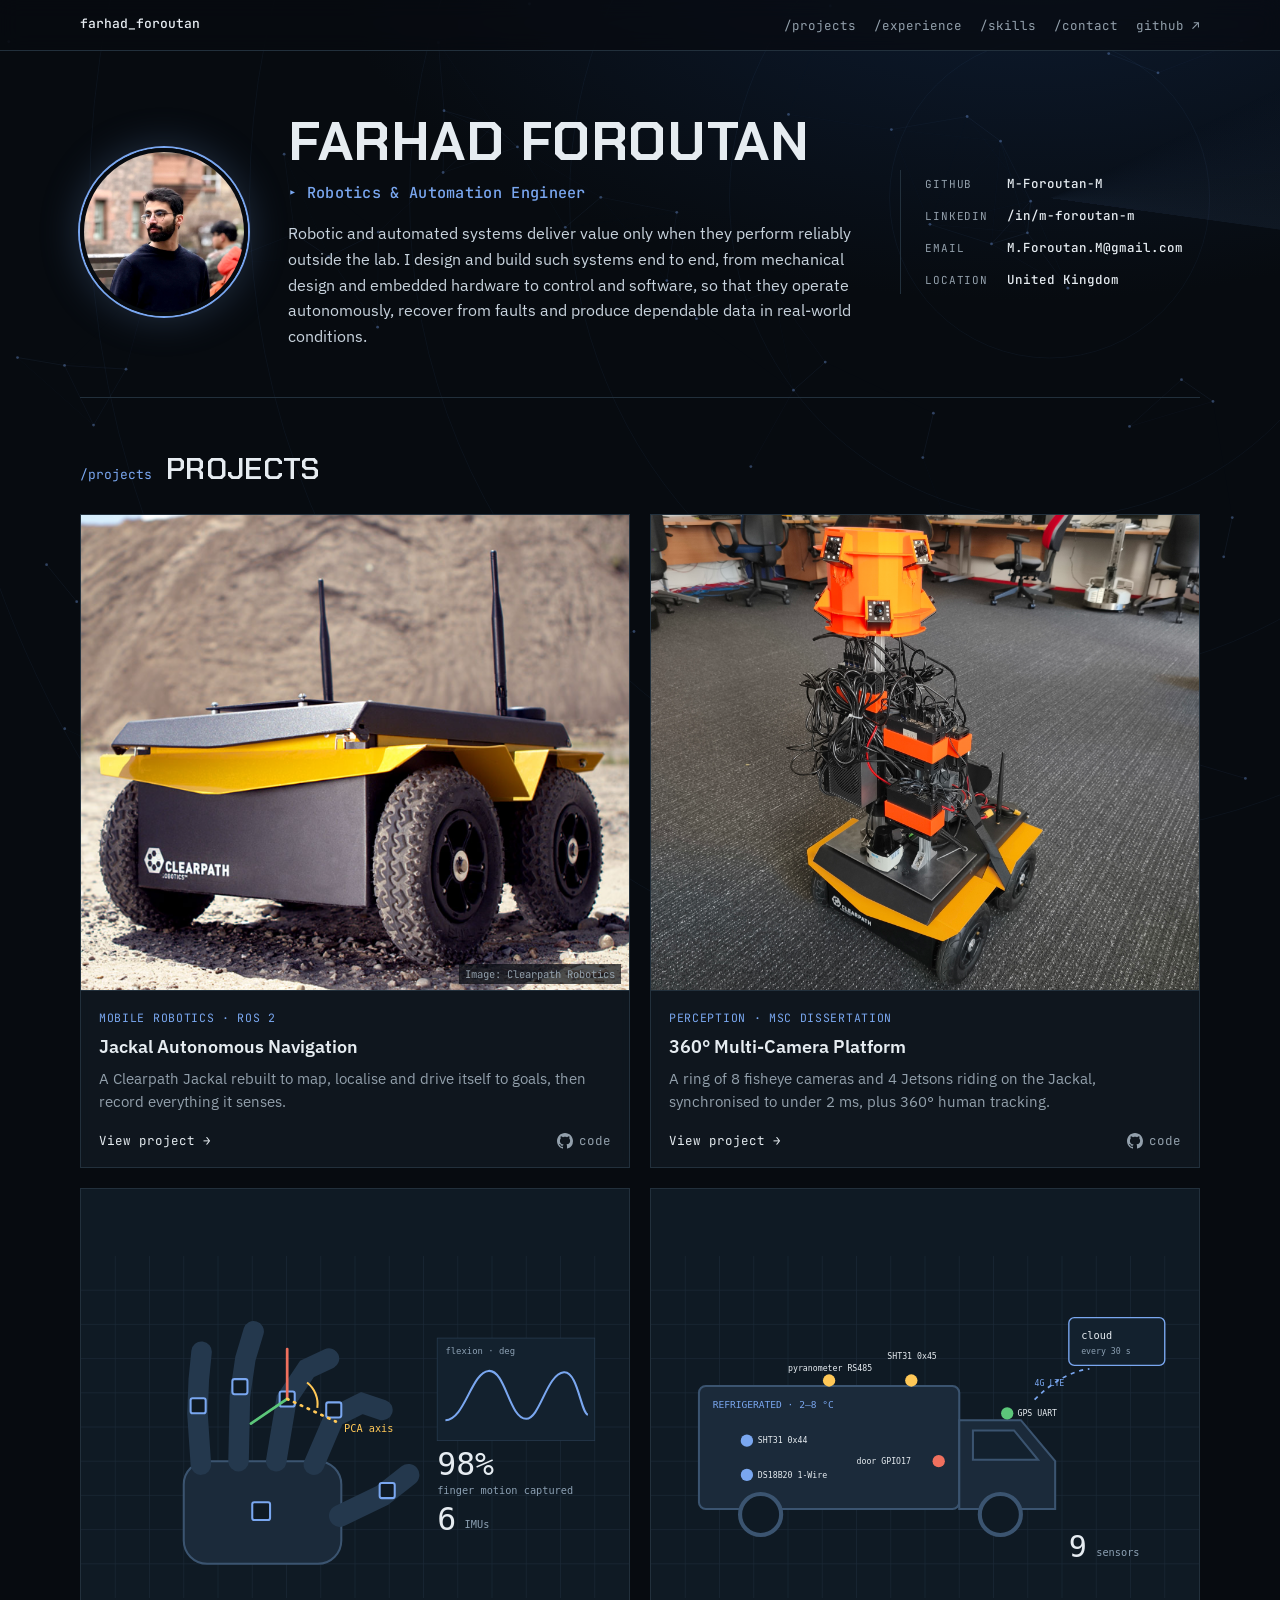
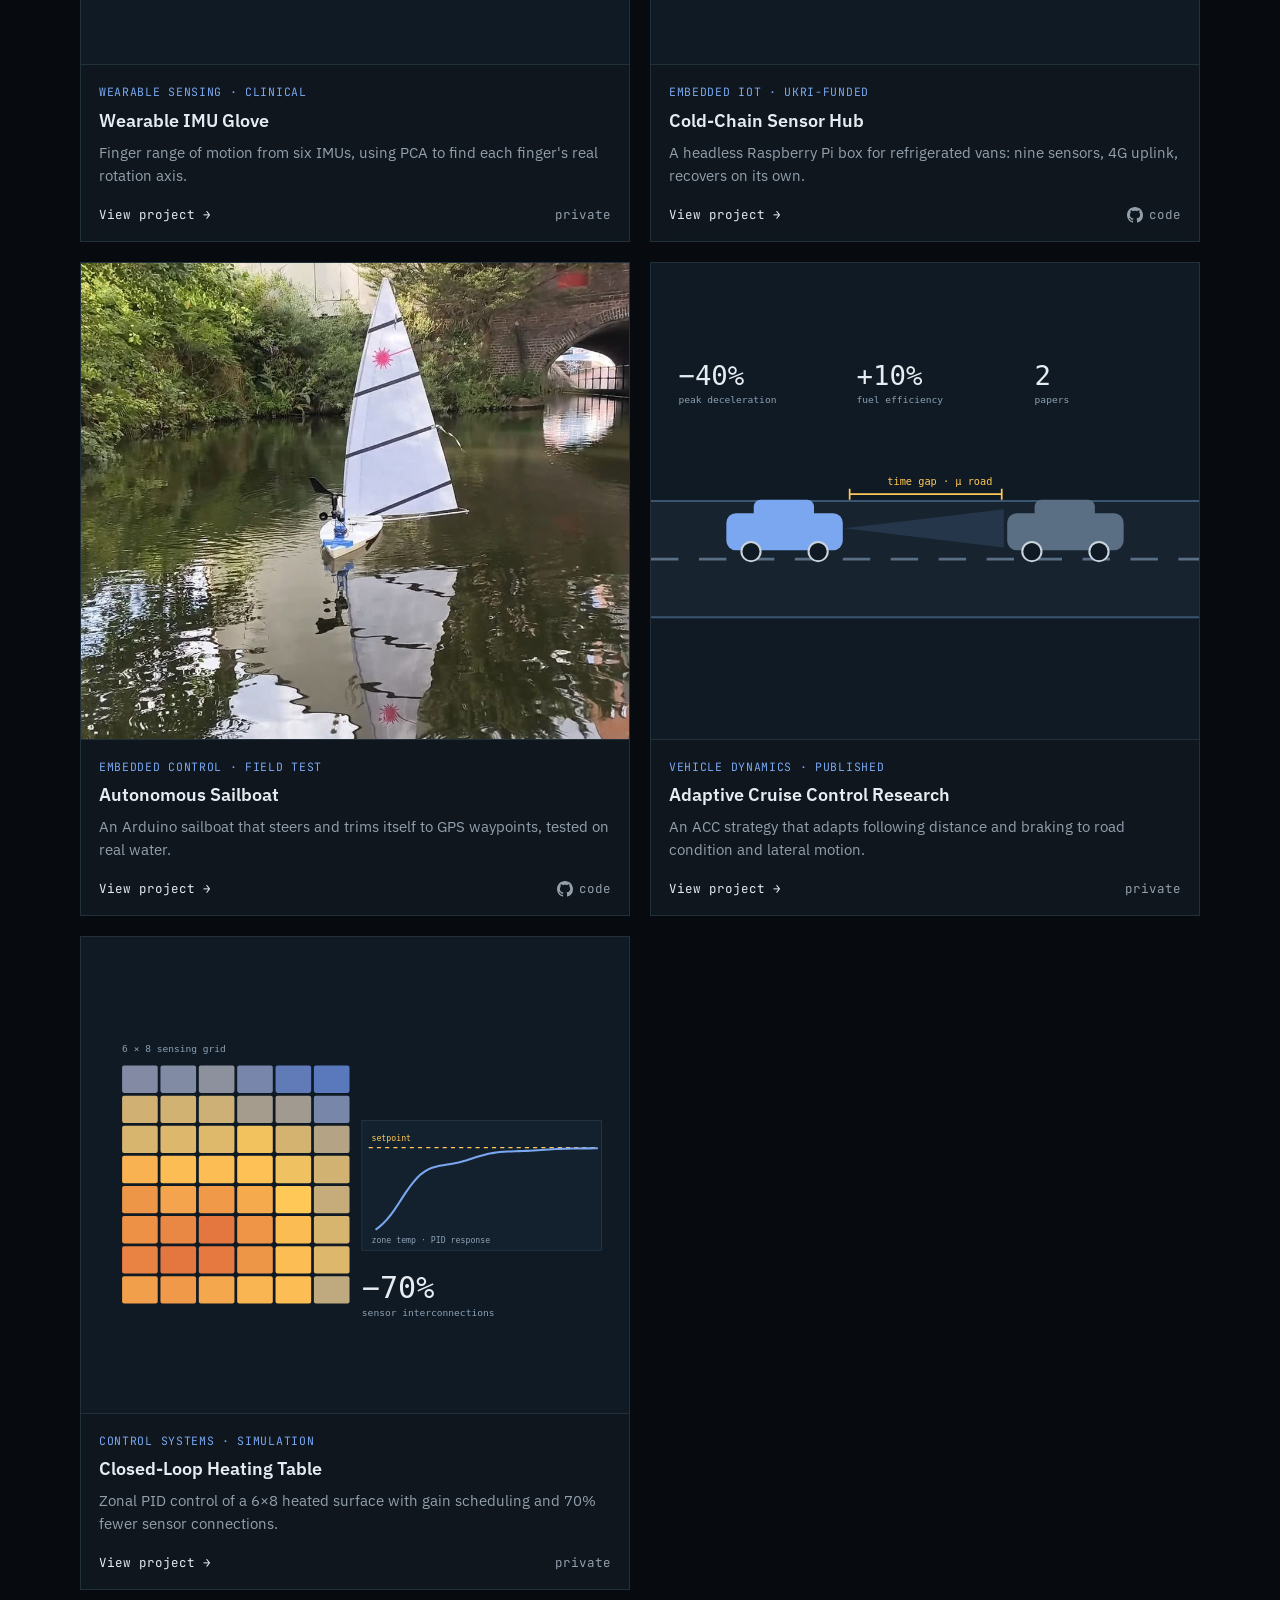
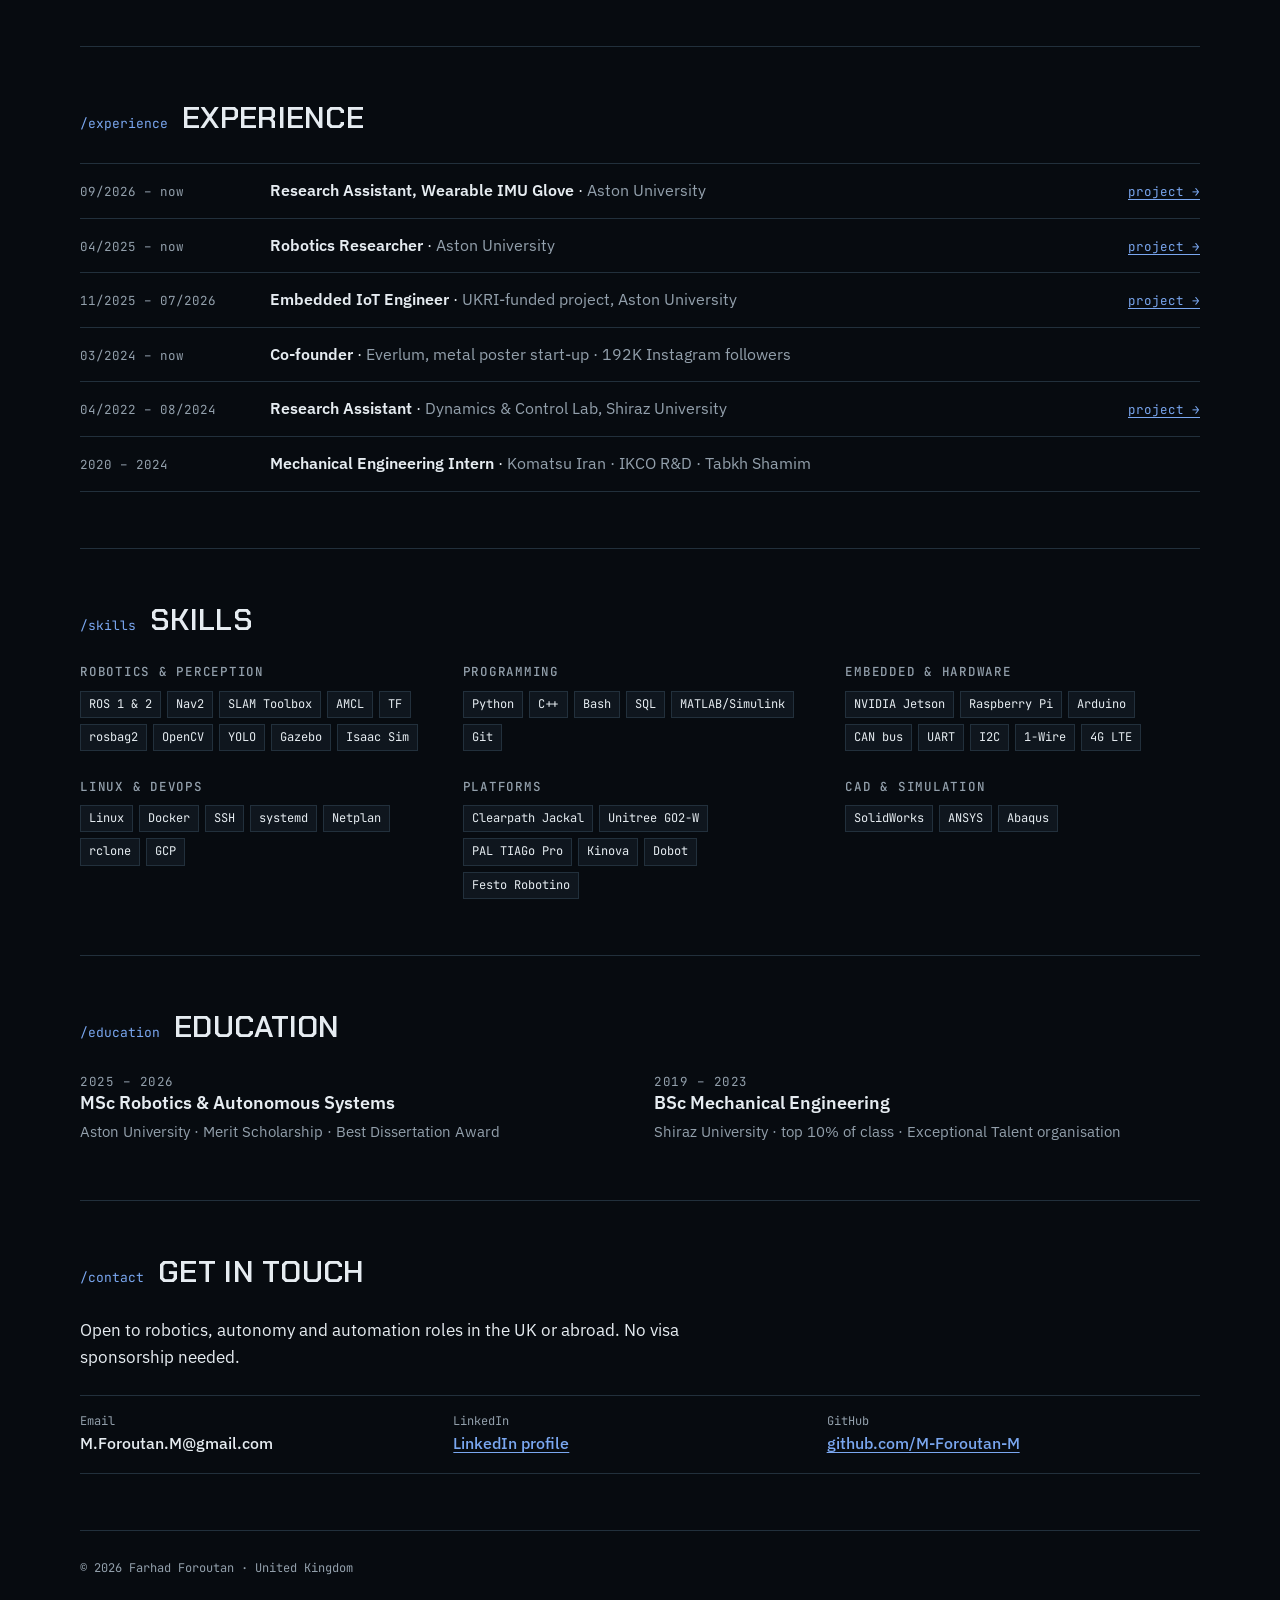
==== index.html @ db60fd9a "Force browsers to load the latest CSS and scripts Co-Authored-By: Claude Opus 5.5 <noreply@anthropic" ====
<!doctype html>
<html lang="en">
<head>
<meta charset="utf-8">
<meta name="viewport" content="width=device-width, initial-scale=1, viewport-fit=cover">
<title>Farhad Foroutan</title>
<meta name="claude:viewport-fit-sides" content="cover">
<meta name="description" content="Farhad Foroutan, Robotics and Automation Engineer in United Kingdom: autonomous mobile robots, multi-camera perception, embedded IoT and wearable sensing.">
<link rel="preconnect" href="https://fonts.googleapis.com"><link rel="preconnect" href="https://fonts.gstatic.com" crossorigin><link rel="stylesheet" href="https://fonts.googleapis.com/css2?family=Barlow+Condensed:wght@500;600;700&family=IBM+Plex+Sans:wght@400;500;600&family=JetBrains+Mono:wght@400;500&display=swap">
<link rel="stylesheet" href="assets/site.css?v=2">
</head>
<body>
<nav class="nav" aria-label="Main"><div class="wrap">
<a class="brand" href="#top">farhad_foroutan</a>
<ul><li><a href="#projects">/projects</a></li><li><a href="#experience">/experience</a></li><li><a href="#skills">/skills</a></li><li><a href="#contact">/contact</a></li>
<li><a href="https://github.com/M-Foroutan-M" target="_blank" rel="noopener" aria-label="GitHub profile">github ↗</a></li></ul>
</div></nav>
<main class="wrap" id="top">
<header class="intro">
  <img class="intro-photo" src="assets/img/me.jpg" alt="Portrait of Farhad Foroutan" width="168" height="168">
  <div class="intro-text">
    <h1>Farhad Foroutan</h1>
    <p class="role">▸ Robotics &amp; Automation Engineer</p>
    <p class="lede">Robotic and automated systems deliver value only when they perform reliably outside the lab. I design and build such systems end to end, from mechanical design and embedded hardware to control and software, so that they operate autonomously, recover from faults and produce dependable data in real-world conditions.</p>
  </div>
  <ul class="vitals" aria-label="Contact details">
    <li><span>GitHub</span><a href="https://github.com/M-Foroutan-M" target="_blank" rel="noopener">M-Foroutan-M</a></li>
    <li><span>LinkedIn</span><a href="https://www.linkedin.com/in/m-foroutan-m" target="_blank" rel="noopener">/in/m-foroutan-m</a></li>
    <li><span>Email</span><a href="mailto:M.Foroutan.M@gmail.com">M.Foroutan.M@gmail.com</a></li>
    <li><span>Location</span><b>United Kingdom</b></li>
  </ul>
</header>

<section class="sec" id="projects">
<div class="sec-head"><code>/projects</code><h2>Projects</h2></div>
<div class="grid">
<article class="card big">
<div class="thumb contain"><img src="assets/img/jackal-clearpath.png" alt="" loading="lazy"><a class="credit" href="https://docs.clearpathrobotics.com/" target="_blank" rel="noopener">Image: Clearpath Robotics</a></div>
<div class="body">
<div class="tag">Mobile robotics · ROS 2</div>
<h3><a href="projects/jackal.html">Jackal Autonomous Navigation</a></h3>
<p>A Clearpath Jackal rebuilt to map, localise and drive itself to goals, then record everything it senses.</p>
<div class="foot"><span class="more">View project →</span><a class="gh" href="https://github.com/M-Foroutan-M/jackal_clearpath" target="_blank" rel="noopener" aria-label="Jackal Autonomous Navigation on GitHub"><svg viewBox="0 0 16 16" aria-hidden="true"><path d="M8 0C3.58 0 0 3.58 0 8c0 3.54 2.29 6.53 5.47 7.59.4.07.55-.17.55-.38 0-.19-.01-.82-.01-1.49-2.01.37-2.53-.49-2.69-.94-.09-.23-.48-.94-.82-1.13-.28-.15-.68-.52-.01-.53.63-.01 1.08.58 1.23.82.72 1.21 1.87.87 2.33.66.07-.52.28-.87.51-1.07-1.78-.2-3.64-.89-3.64-3.95 0-.87.31-1.59.82-2.15-.08-.2-.36-1.02.08-2.12 0 0 .67-.21 2.2.82.64-.18 1.32-.27 2-.27.68 0 1.36.09 2 .27 1.53-1.04 2.2-.82 2.2-.82.44 1.1.16 1.92.08 2.12.51.56.82 1.27.82 2.15 0 3.07-1.87 3.75-3.65 3.95.29.25.54.73.54 1.48 0 1.07-.01 1.93-.01 2.2 0 .21.15.46.55.38A8.013 8.013 0 0016 8c0-4.42-3.58-8-8-8z"/></svg>code</a></div>
</div></article>
<article class="card big">
<div class="thumb"><img src="assets/img/camring-thumb.jpg?v=2" alt="" loading="lazy"></div>
<div class="body">
<div class="tag">Perception · MSc dissertation</div>
<h3><a href="projects/multi-camera.html">360° Multi-Camera Platform</a></h3>
<p>A ring of 8 fisheye cameras and 4 Jetsons riding on the Jackal, synchronised to under 2 ms, plus 360° human tracking.</p>
<div class="foot"><span class="more">View project →</span><a class="gh" href="https://github.com/M-Foroutan-M/jackal_clearpath" target="_blank" rel="noopener" aria-label="360° Multi-Camera Platform on GitHub"><svg viewBox="0 0 16 16" aria-hidden="true"><path d="M8 0C3.58 0 0 3.58 0 8c0 3.54 2.29 6.53 5.47 7.59.4.07.55-.17.55-.38 0-.19-.01-.82-.01-1.49-2.01.37-2.53-.49-2.69-.94-.09-.23-.48-.94-.82-1.13-.28-.15-.68-.52-.01-.53.63-.01 1.08.58 1.23.82.72 1.21 1.87.87 2.33.66.07-.52.28-.87.51-1.07-1.78-.2-3.64-.89-3.64-3.95 0-.87.31-1.59.82-2.15-.08-.2-.36-1.02.08-2.12 0 0 .67-.21 2.2.82.64-.18 1.32-.27 2-.27.68 0 1.36.09 2 .27 1.53-1.04 2.2-.82 2.2-.82.44 1.1.16 1.92.08 2.12.51.56.82 1.27.82 2.15 0 3.07-1.87 3.75-3.65 3.95.29.25.54.73.54 1.48 0 1.07-.01 1.93-.01 2.2 0 .21.15.46.55.38A8.013 8.013 0 0016 8c0-4.42-3.58-8-8-8z"/></svg>code</a></div>
</div></article>
<article class="card ">
<div class="thumb"><img src="assets/img/cover-imu.svg" alt="" loading="lazy"></div>
<div class="body">
<div class="tag">Wearable sensing · Clinical</div>
<h3><a href="projects/imu-glove.html">Wearable IMU Glove</a></h3>
<p>Finger range of motion from six IMUs, using PCA to find each finger&#x27;s real rotation axis.</p>
<div class="foot"><span class="more">View project →</span><span class="private">private</span></div>
</div></article>
<article class="card ">
<div class="thumb"><img src="assets/img/cover-iot.svg" alt="" loading="lazy"></div>
<div class="body">
<div class="tag">Embedded IoT · UKRI-funded</div>
<h3><a href="projects/cold-chain-iot.html">Cold-Chain Sensor Hub</a></h3>
<p>A headless Raspberry Pi box for refrigerated vans: nine sensors, 4G uplink, recovers on its own.</p>
<div class="foot"><span class="more">View project →</span><a class="gh" href="https://github.com/M-Foroutan-M/Refrigeration-Sensor-Hub" target="_blank" rel="noopener" aria-label="Cold-Chain Sensor Hub on GitHub"><svg viewBox="0 0 16 16" aria-hidden="true"><path d="M8 0C3.58 0 0 3.58 0 8c0 3.54 2.29 6.53 5.47 7.59.4.07.55-.17.55-.38 0-.19-.01-.82-.01-1.49-2.01.37-2.53-.49-2.69-.94-.09-.23-.48-.94-.82-1.13-.28-.15-.68-.52-.01-.53.63-.01 1.08.58 1.23.82.72 1.21 1.87.87 2.33.66.07-.52.28-.87.51-1.07-1.78-.2-3.64-.89-3.64-3.95 0-.87.31-1.59.82-2.15-.08-.2-.36-1.02.08-2.12 0 0 .67-.21 2.2.82.64-.18 1.32-.27 2-.27.68 0 1.36.09 2 .27 1.53-1.04 2.2-.82 2.2-.82.44 1.1.16 1.92.08 2.12.51.56.82 1.27.82 2.15 0 3.07-1.87 3.75-3.65 3.95.29.25.54.73.54 1.48 0 1.07-.01 1.93-.01 2.2 0 .21.15.46.55.38A8.013 8.013 0 0016 8c0-4.42-3.58-8-8-8z"/></svg>code</a></div>
</div></article>
<article class="card ">
<div class="thumb"><img src="assets/img/sailboat-water.jpg" alt="" loading="lazy"></div>
<div class="body">
<div class="tag">Embedded control · Field test</div>
<h3><a href="projects/sailboat.html">Autonomous Sailboat</a></h3>
<p>An Arduino sailboat that steers and trims itself to GPS waypoints, tested on real water.</p>
<div class="foot"><span class="more">View project →</span><a class="gh" href="https://github.com/M-Foroutan-M/autonmous_sailboat" target="_blank" rel="noopener" aria-label="Autonomous Sailboat on GitHub"><svg viewBox="0 0 16 16" aria-hidden="true"><path d="M8 0C3.58 0 0 3.58 0 8c0 3.54 2.29 6.53 5.47 7.59.4.07.55-.17.55-.38 0-.19-.01-.82-.01-1.49-2.01.37-2.53-.49-2.69-.94-.09-.23-.48-.94-.82-1.13-.28-.15-.68-.52-.01-.53.63-.01 1.08.58 1.23.82.72 1.21 1.87.87 2.33.66.07-.52.28-.87.51-1.07-1.78-.2-3.64-.89-3.64-3.95 0-.87.31-1.59.82-2.15-.08-.2-.36-1.02.08-2.12 0 0 .67-.21 2.2.82.64-.18 1.32-.27 2-.27.68 0 1.36.09 2 .27 1.53-1.04 2.2-.82 2.2-.82.44 1.1.16 1.92.08 2.12.51.56.82 1.27.82 2.15 0 3.07-1.87 3.75-3.65 3.95.29.25.54.73.54 1.48 0 1.07-.01 1.93-.01 2.2 0 .21.15.46.55.38A8.013 8.013 0 0016 8c0-4.42-3.58-8-8-8z"/></svg>code</a></div>
</div></article>
<article class="card half">
<div class="thumb"><img src="assets/img/cover-acc.svg" alt="" loading="lazy"></div>
<div class="body">
<div class="tag">Vehicle dynamics · Published</div>
<h3><a href="projects/acc-research.html">Adaptive Cruise Control Research</a></h3>
<p>An ACC strategy that adapts following distance and braking to road condition and lateral motion.</p>
<div class="foot"><span class="more">View project →</span><span class="private">private</span></div>
</div></article>
<article class="card half">
<div class="thumb"><img src="assets/img/cover-heating.svg" alt="" loading="lazy"></div>
<div class="body">
<div class="tag">Control systems · Simulation</div>
<h3><a href="projects/heating-table.html">Closed-Loop Heating Table</a></h3>
<p>Zonal PID control of a 6×8 heated surface with gain scheduling and 70% fewer sensor connections.</p>
<div class="foot"><span class="more">View project →</span><span class="private">private</span></div>
</div></article>
</div>
</section>

<section class="sec" id="experience">
<div class="sec-head"><code>/experience</code><h2>Experience</h2></div>
<ul class="timeline">
<li><span class="when">09/2026 – now</span><span class="what"><b>Research Assistant, Wearable IMU Glove</b> · <span>Aston University</span></span><a href="projects/imu-glove.html">project →</a></li>
<li><span class="when">04/2025 – now</span><span class="what"><b>Robotics Researcher</b> · <span>Aston University</span></span><a href="projects/jackal.html">project →</a></li>
<li><span class="when">11/2025 – 07/2026</span><span class="what"><b>Embedded IoT Engineer</b> · <span>UKRI-funded project, Aston University</span></span><a href="projects/cold-chain-iot.html">project →</a></li>
<li><span class="when">03/2024 – now</span><span class="what"><b>Co-founder</b> · <span>Everlum, metal poster start-up · 192K Instagram followers</span></span><span></span></li>
<li><span class="when">04/2022 – 08/2024</span><span class="what"><b>Research Assistant</b> · <span>Dynamics &amp; Control Lab, Shiraz University</span></span><a href="projects/acc-research.html">project →</a></li>
<li><span class="when">2020 – 2024</span><span class="what"><b>Mechanical Engineering Intern</b> · <span>Komatsu Iran · IKCO R&amp;D · Tabkh Shamim</span></span><span></span></li>
</ul>
</section>

<section class="sec" id="skills">
<div class="sec-head"><code>/skills</code><h2>Skills</h2></div>
<div class="skills">
<div><h3>Robotics &amp; perception</h3><div class="chips"><span>ROS 1 &amp; 2</span><span>Nav2</span><span>SLAM Toolbox</span><span>AMCL</span><span>TF</span><span>rosbag2</span><span>OpenCV</span><span>YOLO</span><span>Gazebo</span><span>Isaac Sim</span></div></div>
<div><h3>Programming</h3><div class="chips"><span>Python</span><span>C++</span><span>Bash</span><span>SQL</span><span>MATLAB/Simulink</span><span>Git</span></div></div>
<div><h3>Embedded &amp; hardware</h3><div class="chips"><span>NVIDIA Jetson</span><span>Raspberry Pi</span><span>Arduino</span><span>CAN bus</span><span>UART</span><span>I2C</span><span>1-Wire</span><span>4G LTE</span></div></div>
<div><h3>Linux &amp; DevOps</h3><div class="chips"><span>Linux</span><span>Docker</span><span>SSH</span><span>systemd</span><span>Netplan</span><span>rclone</span><span>GCP</span></div></div>
<div><h3>Platforms</h3><div class="chips"><span>Clearpath Jackal</span><span>Unitree GO2-W</span><span>PAL TIAGo Pro</span><span>Kinova</span><span>Dobot</span><span>Festo Robotino</span></div></div>
<div><h3>CAD &amp; simulation</h3><div class="chips"><span>SolidWorks</span><span>ANSYS</span><span>Abaqus</span></div></div>
</div>
</section>

<section class="sec" id="education">
<div class="sec-head"><code>/education</code><h2>Education</h2></div>
<div class="edu">
<div><div class="eyebrow">2025 – 2026</div><h3>MSc Robotics &amp; Autonomous Systems</h3><p>Aston University · Merit Scholarship · Best Dissertation Award</p></div>
<div><div class="eyebrow">2019 – 2023</div><h3>BSc Mechanical Engineering</h3><p>Shiraz University · top 10% of class · Exceptional Talent organisation</p></div>
</div>
</section>

<section class="sec" id="contact">
<div class="sec-head"><code>/contact</code><h2>Get in touch</h2></div>
<p class="lede">Open to robotics, autonomy and automation roles in the UK or abroad. No visa sponsorship needed.</p>
<div class="contact">
<div><span>Email</span><b>M.Foroutan.M@gmail.com</b></div>
<div><span>LinkedIn</span><a href="https://www.linkedin.com/in/m-foroutan-m" target="_blank" rel="noopener">LinkedIn profile</a></div>
<div><span>GitHub</span><a href="https://github.com/M-Foroutan-M" target="_blank" rel="noopener">github.com/M-Foroutan-M</a></div>
</div>
</section>
<footer>© 2026 Farhad Foroutan · United Kingdom</footer>
</main>
<script src="assets/bg.js?v=2"></script>
</body>
</html>
---- assets/site.css ----
@import url("https://fonts.googleapis.com/css2?family=Chakra+Petch:wght@500;600;700&display=swap");
/* Layout: engineering-notebook site. Wide photo-led project grid on home; project pages = header, big visual, metric strip, short notes, gallery */
:root{
  --bg:#F2F4F6; --surface:#FFFFFF; --ink:#16202A; --muted:#5A6672; --line:#D5DBE1;
  --accent:#1D58B8; --accent-soft:#E2EAF7; --panel:#0F1A24;
  --ax-x:#D2412F; --ax-y:#2E9A4B; --ax-z:#2F63D6; --warm:#C98A00;
  --f-display:"Barlow Condensed","Arial Narrow",Arial,sans-serif;
  --f-body:"IBM Plex Sans",-apple-system,"Segoe UI",Roboto,sans-serif;
  --f-mono:"JetBrains Mono",ui-monospace,Menlo,Consolas,monospace;
}
@media (prefers-color-scheme: dark){:root:not([data-theme="light"]){
  --bg:#0B1117; --surface:#131B23; --ink:#E6ECF1; --muted:#93A0AC; --line:#25303B;
  --accent:#7AA7F0; --accent-soft:#18283C; --panel:#0F1A24;
  --ax-x:#F0705E; --ax-y:#5CC77A; --ax-z:#7AA0FF; --warm:#FFC857; color-scheme:dark}}
:root[data-theme="dark"]{
  --bg:#0B1117; --surface:#131B23; --ink:#E6ECF1; --muted:#93A0AC; --line:#25303B;
  --accent:#7AA7F0; --accent-soft:#18283C; --panel:#0F1A24;
  --ax-x:#F0705E; --ax-y:#5CC77A; --ax-z:#7AA0FF; --warm:#FFC857; color-scheme:dark}

*{box-sizing:border-box}
html{scroll-behavior:smooth}
body{margin:0;background:var(--bg);color:var(--ink);font-family:var(--f-body);font-size:16px;line-height:1.6;
  padding-left:max(16px,env(safe-area-inset-left,0px));padding-right:max(16px,env(safe-area-inset-right,0px))}
img{max-width:100%;display:block}
a{color:var(--accent);text-underline-offset:3px}
a:focus-visible,button:focus-visible{outline:2px solid var(--accent);outline-offset:3px}
.wrap{max-width:1120px;margin:0 auto}
.mono{font-family:var(--f-mono)}

/* nav */
.nav{position:sticky;top:env(safe-area-inset-top,0px);z-index:10;background:var(--bg);border-bottom:1px solid var(--line);
  margin-left:calc(-1 * max(16px,env(safe-area-inset-left,0px)));margin-right:calc(-1 * max(16px,env(safe-area-inset-right,0px)));
  padding-left:max(16px,env(safe-area-inset-left,0px));padding-right:max(16px,env(safe-area-inset-right,0px))}
.nav .wrap{display:flex;align-items:center;justify-content:space-between;gap:16px;padding-block:12px;flex-wrap:wrap}
.brand{font-family:var(--f-mono);font-size:13px;color:var(--ink);text-decoration:none;font-weight:500}
.nav ul{list-style:none;display:flex;gap:18px;margin:0;padding:0;flex-wrap:wrap;align-items:center}
.nav ul a{font-family:var(--f-mono);font-size:12.5px;color:var(--muted);text-decoration:none}
.nav ul a:hover{color:var(--accent)}

/* type */
h1,h2{font-family:var(--f-display);text-transform:uppercase;text-wrap:balance;margin:0}
h1{font-weight:700;font-size:clamp(2.8rem,7vw,5.2rem);line-height:.92;letter-spacing:-.005em}
h2{font-weight:600;font-size:2.1rem;line-height:1;letter-spacing:.01em}
h3{font-size:1.1rem;font-weight:600;margin:0;line-height:1.3}
.eyebrow{font-family:var(--f-mono);font-size:12.5px;color:var(--muted);letter-spacing:.04em}
.lede{max-width:60ch;margin:0;font-size:1.05rem}
.sec{padding-block:56px;border-top:1px solid var(--line)}
.sec-head{display:flex;align-items:baseline;gap:14px;margin-bottom:28px;flex-wrap:wrap}
.sec-head code{font-family:var(--f-mono);font-size:13px;color:var(--accent)}

/* buttons */
.btns{display:flex;flex-wrap:wrap;gap:10px}
.btn{display:inline-flex;align-items:center;gap:8px;font-family:var(--f-mono);font-size:13px;padding:10px 16px;border:1px solid var(--ink);color:var(--ink);text-decoration:none;background:transparent;line-height:1.2}
.btn svg{width:16px;height:16px;fill:currentColor;flex:none}
.btn.primary{background:var(--ink);color:var(--bg)}
.btn:hover{border-color:var(--accent);color:var(--accent)}
.btn.primary:hover{background:var(--accent);border-color:var(--accent);color:var(--bg)}

/* home hero */
.hero{display:grid;grid-template-columns:1.25fr 1fr;gap:48px;align-items:center;padding-block:56px}
.hero > *{min-width:0}
.hero .role{font-family:var(--f-display);font-weight:500;font-size:1.6rem;color:var(--accent);margin:12px 0 16px}
.hero .lede{margin-bottom:26px}
.hero-photo{position:relative;margin:0}
.hero-photo img{width:100%;aspect-ratio:1/1;object-fit:cover;border:1px solid var(--line)}
.hero-photo figcaption{position:absolute;left:0;bottom:0;background:var(--panel);color:#C9D4DE;font-family:var(--f-mono);font-size:11.5px;padding:6px 10px}

.facts{display:grid;grid-template-columns:repeat(4,1fr);border-top:1px solid var(--line);border-bottom:1px solid var(--line);margin-bottom:8px}
.facts div{padding:16px 14px;border-left:1px solid var(--line);min-width:0}
.facts div:first-child{border-left:0;padding-left:0}
.facts b{display:block;font-family:var(--f-display);font-size:2.1rem;font-weight:600;line-height:1;font-variant-numeric:tabular-nums}
.facts span{font-size:13px;color:var(--muted)}

/* project grid */
.grid{display:grid;grid-template-columns:repeat(6,1fr);gap:20px}
.card{grid-column:span 2;position:relative;background:var(--surface);border:1px solid var(--line);display:flex;flex-direction:column;min-width:0;transition:border-color .15s,transform .15s}
.card.big{grid-column:span 3}
.card.half{grid-column:span 3}
.card:hover{border-color:var(--accent);transform:translateY(-2px)}
.card .thumb{aspect-ratio:16/10;overflow:hidden;background:var(--panel);border-bottom:1px solid var(--line)}
.card .thumb img{width:100%;height:100%;object-fit:cover;transition:transform .4s}
.card:hover .thumb img{transform:scale(1.03)}
.card .body{padding:18px 18px 16px;display:flex;flex-direction:column;gap:8px;flex:1}
.card .tag{font-family:var(--f-mono);font-size:11.5px;color:var(--accent);text-transform:uppercase;letter-spacing:.06em}
.card h3 a{color:var(--ink);text-decoration:none}
.card h3 a::after{content:"";position:absolute;inset:0;z-index:1}
.card p{margin:0;font-size:14.5px;color:var(--muted)}
.card .foot{margin-top:auto;padding-top:10px;display:flex;justify-content:space-between;align-items:center;gap:10px;font-family:var(--f-mono);font-size:12.5px}
.card .more{color:var(--ink)}
.card:hover .more{color:var(--accent)}
.gh{position:relative;z-index:2;display:inline-flex;align-items:center;gap:6px;color:var(--muted);text-decoration:none}
.gh svg{width:16px;height:16px;fill:currentColor}
.gh:hover{color:var(--accent)}
.private{color:var(--muted)}

/* timeline */
.timeline{list-style:none;margin:0;padding:0;border-top:1px solid var(--line)}
.timeline li{display:grid;grid-template-columns:170px 1fr auto;gap:20px;padding-block:14px;border-bottom:1px solid var(--line);align-items:baseline}
.timeline li > *{min-width:0}
.timeline .when{font-family:var(--f-mono);font-size:12.5px;color:var(--muted);font-variant-numeric:tabular-nums}
.timeline .what b{font-weight:600}
.timeline .what span{color:var(--muted)}
.timeline a{font-family:var(--f-mono);font-size:12.5px;white-space:nowrap}

/* skills */
.skills{display:grid;grid-template-columns:repeat(3,1fr);gap:28px}
.skills > div{min-width:0}
.skills h3{font-family:var(--f-mono);font-size:12.5px;font-weight:500;color:var(--muted);margin-bottom:10px;text-transform:uppercase;letter-spacing:.06em}
.chips{display:flex;flex-wrap:wrap;gap:6px}
.chips span{font-family:var(--f-mono);font-size:12px;border:1px solid var(--line);background:var(--surface);padding:3px 8px}

.edu{display:grid;grid-template-columns:1fr 1fr;gap:28px}
.edu > div{min-width:0}
.edu p{margin:6px 0 0;font-size:15px;color:var(--muted)}

.contact{display:grid;grid-template-columns:repeat(3,1fr);border-top:1px solid var(--line);margin-top:24px}
.contact div{padding:16px 0;border-bottom:1px solid var(--line);min-width:0}
.contact span{display:block;font-family:var(--f-mono);font-size:12px;color:var(--muted)}
.contact a,.contact b{font-weight:500;overflow-wrap:anywhere}
footer{padding-block:28px 40px;font-family:var(--f-mono);font-size:12px;color:var(--muted);border-top:1px solid var(--line)}

/* project page */
.p-head{padding-block:44px 28px;display:grid;gap:16px}
.p-head .back{font-family:var(--f-mono);font-size:12.5px;color:var(--muted);text-decoration:none}
.p-head .back:hover{color:var(--accent)}
.p-visual{margin:0;background:var(--panel);border:1px solid var(--line);position:relative;overflow:hidden}
.p-visual img{width:100%;max-height:640px;object-fit:cover}
.p-visual canvas{display:block;width:100%;height:auto;aspect-ratio:16/9;max-width:100%}
.p-visual .cap{position:absolute;left:0;bottom:0;background:rgba(15,26,36,.88);color:#C9D4DE;font-family:var(--f-mono);font-size:11.5px;padding:6px 10px}
.controls{display:flex;flex-wrap:wrap;gap:8px;align-items:center;padding:12px 14px;background:var(--panel);border-top:1px solid #22313F;font-family:var(--f-mono);font-size:12px;color:#C9D4DE}
.controls button{font-family:var(--f-mono);font-size:12px;background:transparent;color:#C9D4DE;border:1px solid #3B5470;padding:6px 10px;cursor:pointer}
.controls button[aria-pressed="true"]{background:#7AA7F0;color:#0F1A24;border-color:#7AA7F0}
.controls .hint{margin-left:auto;color:#8CA0B3}
.metrics{display:grid;grid-template-columns:repeat(3,1fr);border-bottom:1px solid var(--line);margin-block:0 8px}
.metrics div{padding:20px 16px;border-left:1px solid var(--line);min-width:0}
.metrics div:first-child{border-left:0;padding-left:0}
.metrics b{display:block;font-family:var(--f-display);font-size:2.4rem;font-weight:600;line-height:1}
.metrics span{font-size:13.5px;color:var(--muted)}
.notes{display:grid;grid-template-columns:repeat(2,1fr);gap:28px 40px}
.notes > div{min-width:0}
.notes h3{margin-bottom:6px}
.notes p{margin:0;color:var(--muted);max-width:60ch}
.gallery{display:grid;grid-template-columns:repeat(auto-fill,minmax(260px,1fr));gap:16px}
.gallery figure{margin:0;background:var(--surface);border:1px solid var(--line);min-width:0}
.gallery a{display:block;aspect-ratio:4/3;overflow:hidden;background:var(--panel)}
.gallery img{width:100%;height:100%;object-fit:cover;transition:transform .3s}
.gallery img.contain{object-fit:contain;background:#fff}
.gallery a:hover img{transform:scale(1.03)}
.gallery figcaption{padding:10px 12px;font-size:13.5px;color:var(--muted)}
.pager{display:grid;grid-template-columns:1fr 1fr;gap:16px}
.pager a{display:block;padding:18px;border:1px solid var(--line);background:var(--surface);text-decoration:none;color:var(--ink);min-width:0}
.pager a:hover{border-color:var(--accent)}
.pager span{display:block;font-family:var(--f-mono);font-size:12px;color:var(--muted)}
.pager .next{text-align:right}
.note-box{font-size:14px;color:var(--muted);border-left:3px solid var(--line);padding-left:12px;margin:0}

@media (max-width:860px){
  .grid{grid-template-columns:repeat(2,1fr)}
  .card,.card.big,.card.half{grid-column:span 1}
  .skills{grid-template-columns:1fr 1fr}
}
@media (max-width:860px) and (min-width:641px){.card.big:first-child{grid-column:span 2}}
@media (max-width:640px){
  .hero{grid-template-columns:1fr;gap:28px;padding-block:36px}
  .grid{grid-template-columns:1fr}
  .facts{grid-template-columns:repeat(2,1fr)}
  .facts div:nth-child(3){border-left:0;padding-left:0}
  .facts div:nth-child(n+3){border-top:1px solid var(--line)}
  .timeline li{grid-template-columns:1fr;gap:2px}
  .skills,.edu,.notes,.contact,.pager{grid-template-columns:1fr}
  .metrics{grid-template-columns:1fr}
  .metrics div{border-left:0;padding-left:0;border-top:1px solid var(--line)}
  .metrics div:first-child{border-top:0}
  .nav ul{gap:12px}
  .controls .hint{margin-left:0;width:100%}
}
@media (prefers-reduced-motion:reduce){*{transition:none!important;scroll-behavior:auto!important}}
.duo{display:grid;grid-template-columns:1fr 1fr;gap:16px}
.duo .p-visual img{aspect-ratio:4/5;max-height:640px;width:100%;object-fit:cover}
@media (max-width:640px){.duo{grid-template-columns:1fr}.duo .p-visual img{aspect-ratio:4/3}}

/* ===== Dark theme, tech font, animated background, new intro ===== */
:root:root:root{
  --bg:#070B10; --surface:rgba(17,25,33,.85); --ink:#E6ECF1; --muted:#93A0AC; --line:#22303C;
  --accent:#7AA7F0; --accent-soft:#18283C; --panel:#0F1A24;
  --ax-x:#F0705E; --ax-y:#5CC77A; --ax-z:#7AA0FF; --warm:#FFC857;
  --f-display:"Chakra Petch","Arial Narrow",Arial,sans-serif;
  color-scheme:dark;
}
body{background:radial-gradient(1100px 600px at 80% -10%,#0E1D33 0%,transparent 65%),var(--bg);background-attachment:fixed}
#bg{position:fixed;inset:0;width:100%;height:100%;z-index:0;pointer-events:none}
main{position:relative;z-index:1}
.nav{background:rgba(7,11,16,.72);-webkit-backdrop-filter:blur(10px);backdrop-filter:blur(10px)}
.card{-webkit-backdrop-filter:blur(6px);backdrop-filter:blur(6px)}
h1{letter-spacing:.01em}
h2{font-size:1.9rem}

/* intro: round photo | text | contact table */
.intro{display:grid;grid-template-columns:168px minmax(0,1fr) 300px;gap:40px;align-items:center;padding-block:64px 48px}
.intro > *{min-width:0}
.intro-photo{width:168px;height:168px;border-radius:50%;object-fit:cover;border:4px solid var(--bg);box-shadow:0 0 0 2px var(--accent),0 0 40px rgba(122,167,240,.25)}
.intro h1{font-size:clamp(2.2rem,4.4vw,3.4rem);line-height:1}
.intro .role{font-family:var(--f-mono);font-size:.95rem;font-weight:500;color:var(--accent);margin:12px 0 16px;letter-spacing:.02em}
.intro .lede{margin:0;max-width:60ch;font-size:1rem;color:#C9D4DE}
.vitals{list-style:none;margin:0;padding:4px 0 4px 24px;border-top:0;border-left:1px solid var(--line);display:grid;gap:12px}
.vitals li{display:grid;grid-template-columns:72px minmax(0,1fr);gap:10px;align-items:baseline;font-family:var(--f-mono);font-size:12.5px;min-width:0}
.vitals span{font-size:11px;color:var(--muted);text-transform:uppercase;letter-spacing:.08em}
.vitals a,.vitals b{color:var(--ink);font-weight:500;text-decoration:none;overflow-wrap:anywhere}
.vitals a:hover{color:var(--accent)}
@media (max-width:900px){
  .intro{grid-template-columns:140px minmax(0,1fr);gap:28px}
  .intro-photo{width:140px;height:140px}
  .vitals{grid-column:1 / -1;border-left:0;padding:16px 0 0;border-top:1px solid var(--line);grid-template-columns:repeat(2,minmax(0,1fr))}
}
@media (max-width:640px){
  .intro{grid-template-columns:1fr;padding-block:36px 28px}
  .intro-photo{width:120px;height:120px}
  .vitals{grid-template-columns:1fr}
}

/* project pages: image + text feature rows */
.feature{display:grid;grid-template-columns:minmax(0,1.15fr) minmax(0,1fr);gap:44px;align-items:center;padding-block:48px;border-top:1px solid var(--line)}
.feature.flip .feature-media{order:2}
.feature.solo{grid-template-columns:minmax(0,.8fr) minmax(0,1.2fr);align-items:start}
.feature-media{margin:0;display:grid;gap:12px;min-width:0}
.feature-media a{display:block}
.feature-media img{width:100%;border:1px solid var(--line);background:var(--panel)}
.feature-media .pair{display:grid;grid-template-columns:1fr 1fr;gap:12px}
.feature-media .pair img{aspect-ratio:4/3;object-fit:cover}
.feature-media a:hover img{border-color:var(--accent)}
.feature-media figcaption{font-family:var(--f-mono);font-size:11.5px;color:var(--muted)}
.feature-text{min-width:0}
.feature-text .kicker{font-family:var(--f-mono);font-size:12px;color:var(--accent);text-transform:uppercase;letter-spacing:.08em;margin-bottom:8px}
.feature-text h3{font-family:var(--f-display);font-size:1.7rem;font-weight:600;line-height:1.15;margin:0 0 14px}
.feature-text p{margin:0 0 12px;color:#C9D4DE;max-width:62ch}
.feature-text .chips{margin-top:16px}
.feature-text .more-link{margin-top:16px;font-family:var(--f-mono);font-size:13px}
@media (max-width:760px){
  .feature,.feature.solo{grid-template-columns:minmax(0,1fr);gap:20px;padding-block:36px}
  .feature.flip .feature-media{order:0}
  .feature.solo h3{margin-bottom:0}
}

/* project page: full-width summary */
.p-head .lede{max-width:none}

/* project page: tools panel */
.toolbox{display:grid;grid-template-columns:repeat(3,minmax(0,1fr));border:1px solid var(--line);background:var(--surface);-webkit-backdrop-filter:blur(6px);backdrop-filter:blur(6px)}
.tool-group{padding:20px 22px;border-left:1px solid var(--line);min-width:0;--dot:var(--accent)}
.tool-group:first-child{border-left:0}
.tool-group:nth-child(2){--dot:var(--ax-y)}
.tool-group:nth-child(3){--dot:var(--warm)}
.tool-group h4{margin:0 0 14px;font-family:var(--f-mono);font-size:11.5px;font-weight:500;color:var(--dot);text-transform:uppercase;letter-spacing:.08em}
.tools{display:flex;flex-wrap:wrap;gap:8px}
.tools span{display:inline-flex;align-items:center;gap:8px;font-family:var(--f-mono);font-size:12.5px;color:var(--ink);padding:5px 10px;border:1px solid var(--line);background:rgba(255,255,255,.03);transition:border-color .15s,background .15s}
.tools span::before{content:"";flex:none;width:6px;height:6px;border-radius:50%;background:var(--dot);box-shadow:0 0 8px var(--dot)}
.tools span:hover{border-color:var(--dot);background:rgba(255,255,255,.07)}
@media (max-width:760px){
  .toolbox{grid-template-columns:minmax(0,1fr)}
  .tool-group{border-left:0;border-top:1px solid var(--line)}
  .tool-group:first-child{border-top:0}
}

/* project page: summary next to an image */
.p-intro{display:grid;grid-template-columns:minmax(0,1.1fr) minmax(0,1fr);gap:40px;align-items:center}
.p-intro > *{min-width:0}
.p-intro .lede{max-width:62ch;margin-bottom:22px}
.p-head-media{margin:0;padding:18px;border:1px solid var(--line);background:radial-gradient(circle at 50% 60%,rgba(122,167,240,.16),transparent 70%),var(--surface)}
.p-head-media img{width:100%;max-height:300px;object-fit:contain}
.p-head-media figcaption{margin-top:8px;font-family:var(--f-mono);font-size:11px;color:var(--muted);text-align:right}
.p-head-media figcaption a{color:var(--muted)}
.p-head-media figcaption a:hover{color:var(--accent)}
@media (max-width:760px){.p-intro{grid-template-columns:minmax(0,1fr);gap:24px}}

/* home card: product image with credit */
.card .thumb.contain{position:relative;display:flex;align-items:center;justify-content:center;padding:16px;background:radial-gradient(circle at 50% 60%,rgba(122,167,240,.18),transparent 70%),var(--panel)}
.card .thumb.contain img{object-fit:contain}
.thumb .credit{position:absolute;right:8px;bottom:6px;z-index:2;font-family:var(--f-mono);font-size:10.5px;color:var(--muted);text-decoration:none;background:rgba(7,11,16,.7);padding:2px 6px}
.thumb .credit:hover{color:var(--accent)}

/* project page: part headings, wide figure, pipeline stages */
.part-head{padding-block:64px 16px;border-top:1px solid var(--line)}
.part-head .kicker{font-family:var(--f-mono);font-size:12px;color:var(--accent);text-transform:uppercase;letter-spacing:.08em}
.part-head h2{margin-top:8px}
.part-head p{margin:12px 0 0;color:#C9D4DE;max-width:62ch}
.feature-media .pair.tall img{aspect-ratio:3/4}
.wide-figure{margin:24px 0 0}
.wide-figure a{display:block}
.wide-figure img{width:100%;border:1px solid var(--line);background:var(--panel)}
.wide-figure a:hover img{border-color:var(--accent)}
.wide-figure figcaption{margin-top:10px;font-family:var(--f-mono);font-size:11.5px;color:var(--muted)}
.stages{list-style:none;margin:28px 0 8px;padding:0;display:grid;grid-template-columns:repeat(5,minmax(0,1fr));gap:14px;counter-reset:st}
.stages li{position:relative;min-width:0;padding:16px;background:var(--surface);border:1px solid var(--line)}
.stages li::before{counter-increment:st;content:"0" counter(st);display:block;margin-bottom:8px;font-family:var(--f-mono);font-size:12px;color:var(--accent)}
.stages li:not(:last-child)::after{content:"›";position:absolute;right:-12px;top:50%;transform:translateY(-50%);font-family:var(--f-mono);font-size:18px;color:var(--accent)}
.stages h4{margin:0 0 6px;font-family:var(--f-display);font-size:1.05rem;font-weight:600}
.stages p{margin:0;font-size:13.5px;line-height:1.5;color:var(--muted)}
@media (max-width:900px){.stages{grid-template-columns:repeat(2,minmax(0,1fr))}.stages li::after{display:none}}
@media (max-width:640px){.stages{grid-template-columns:minmax(0,1fr)}.part-head{padding-block:48px 8px}}

/* remove frames around header and card images, show tall photos uncropped */
.p-head-media{padding:0;border:0;background:none}
.p-head-media img{display:block;margin-inline:auto;width:auto;max-width:100%;max-height:440px;object-fit:contain}
.card .thumb.contain{padding:0;background:var(--panel)}
.card .thumb.contain img{object-fit:cover}
.feature-media .pair.tall{align-items:start}
.feature-media .pair.tall img{aspect-ratio:auto;height:auto;object-fit:contain}


.card .thumb img[src$=".svg"]{object-fit:contain}

/* project page: inline diagrams */
.diagram{border:1px solid var(--line);background:var(--surface);padding:12px}
.diagram svg{display:block;width:100%;height:auto;font-family:var(--f-mono);font-size:13px}
.diagram .grid-l path{stroke:var(--line);stroke-width:1}
.diagram .panel-r{fill:rgba(255,255,255,.02);stroke:var(--line)}
.diagram .s-line{stroke:var(--line);stroke-width:1;fill:none}
.diagram .s-accent{stroke:var(--accent)} .diagram .f-accent{fill:var(--accent)} .diagram .t-accent{fill:var(--accent)}
.diagram .s-green{stroke:var(--ax-y)} .diagram .f-green{fill:var(--ax-y)} .diagram .t-green{fill:var(--ax-y)}
.diagram .s-warm{stroke:var(--warm)} .diagram .f-warm{fill:var(--warm)} .diagram .t-warm{fill:var(--warm)}
.diagram .s-muted{stroke:var(--muted)} .diagram .f-muted{fill:var(--muted)} .diagram .t-muted{fill:var(--muted)}
.diagram .f-ink{fill:var(--ink)} .diagram .t-ink{fill:var(--ink)} .diagram .s-bg{stroke:var(--bg)}

/* home: every project card the same size and shape */
@media (min-width:861px){
  .card,.card.big,.card.half{grid-column:span 3}
}
.card .thumb{aspect-ratio:1837/1597 !important}

/* sailboat page: boat photo and parts grid */
.boat-media{background:var(--surface);border:1px solid var(--line);padding:20px;display:flex;justify-content:center}
.boat-media img{width:auto;max-width:100%;max-height:520px;border:0;background:none}
.parts{display:grid;grid-template-columns:repeat(4,minmax(0,1fr));gap:10px;margin-top:18px}
.parts figure{margin:0;min-width:0;display:flex;flex-direction:column;align-items:center;gap:8px;padding:12px 8px;background:var(--surface);border:1px solid var(--line);transition:border-color .15s}
.parts figure:hover{border-color:var(--accent)}
.parts img{width:100%;height:64px;object-fit:contain}
.parts figcaption{font-family:var(--f-mono);font-size:11px;line-height:1.3;color:var(--muted);text-align:center}
.credit-line{margin-top:14px;font-family:var(--f-mono);font-size:11.5px;color:var(--muted)}
.credit-line a{color:var(--muted)}
.credit-line a:hover{color:var(--accent)}
@media (max-width:640px){.parts{grid-template-columns:repeat(2,minmax(0,1fr))}}
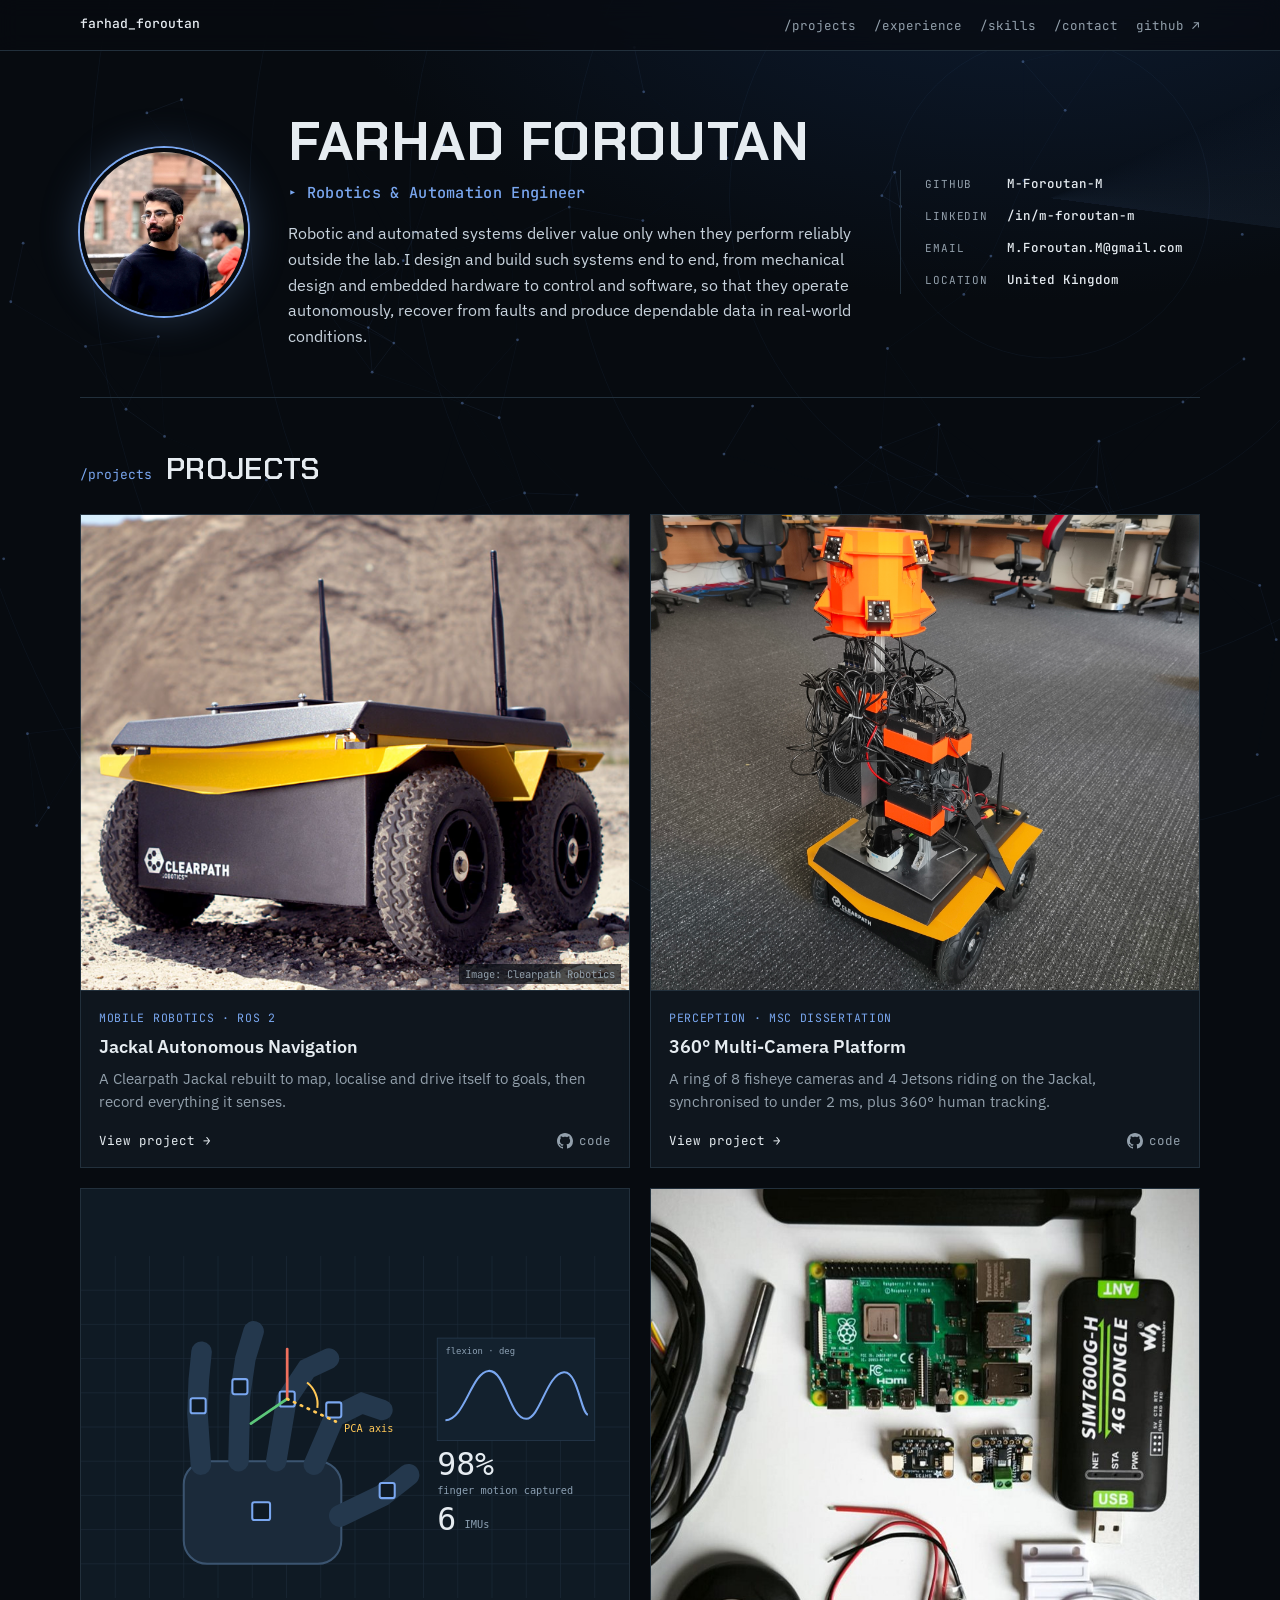
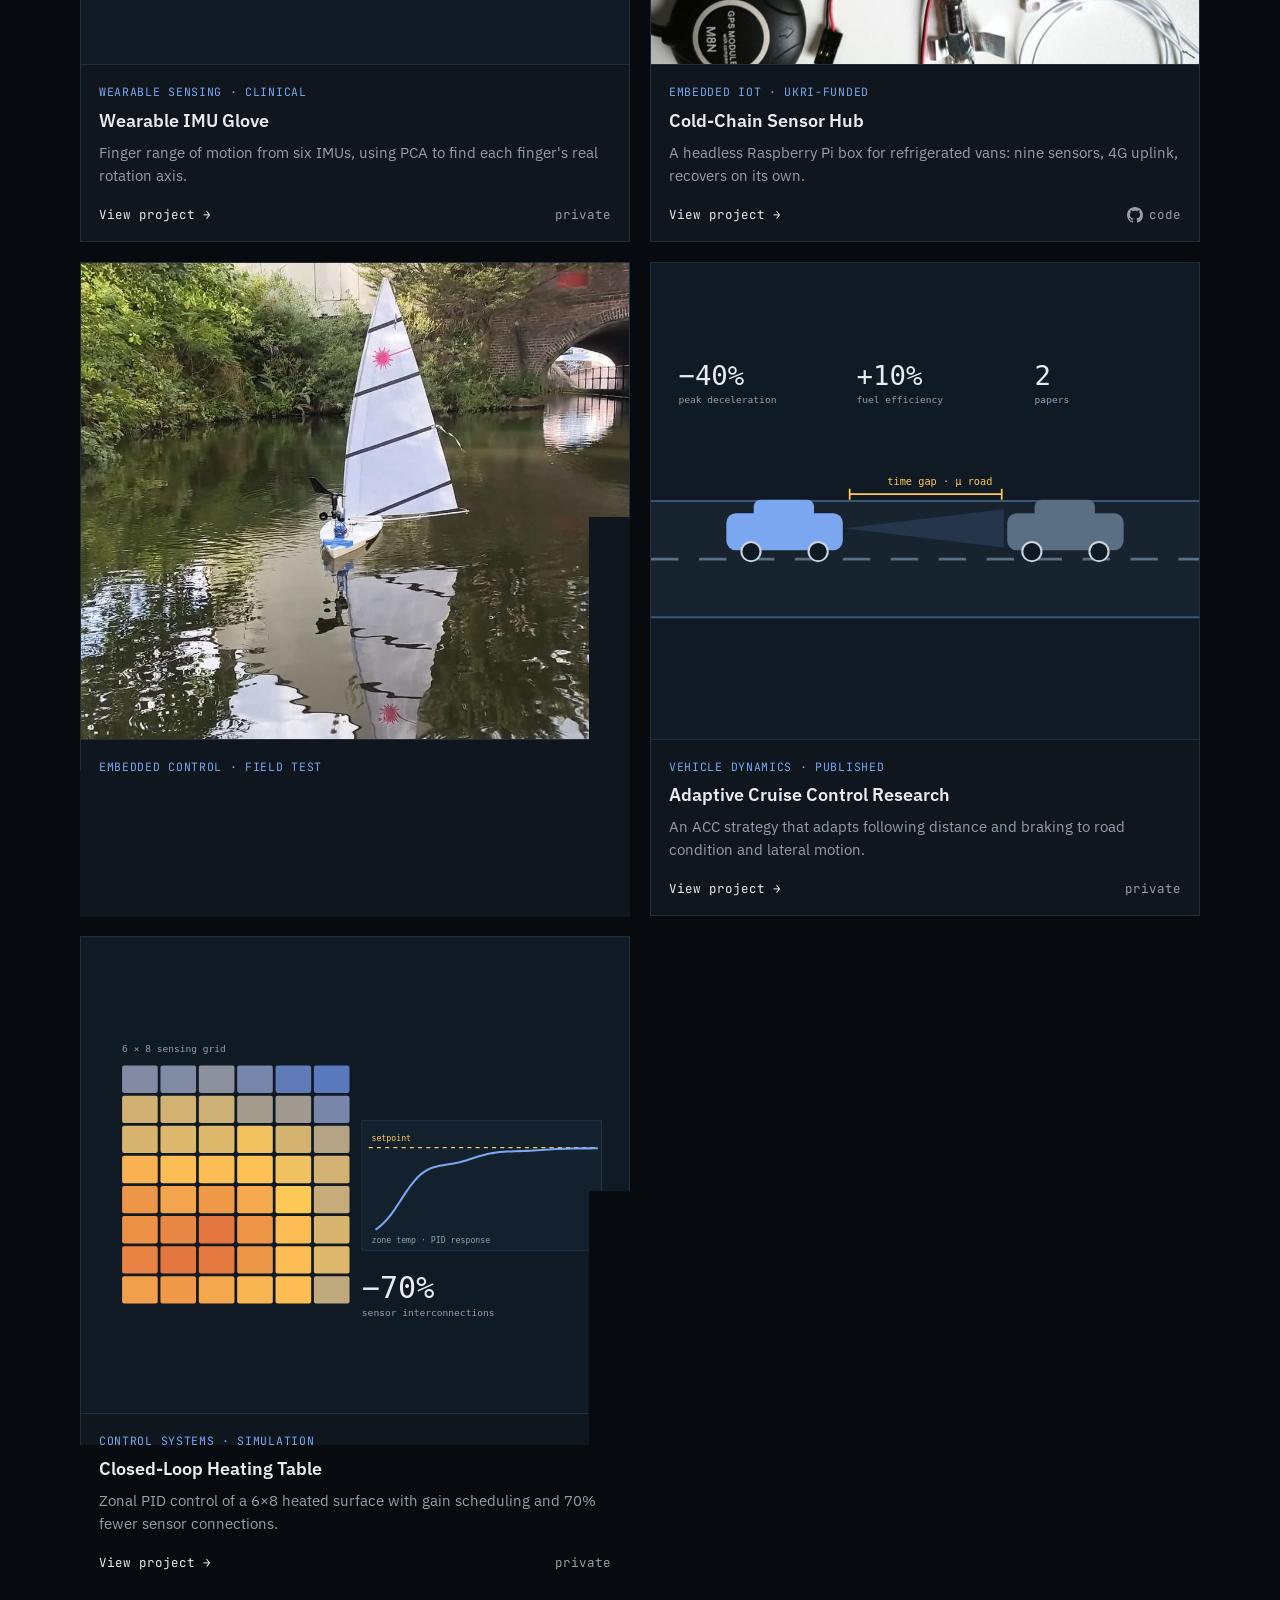
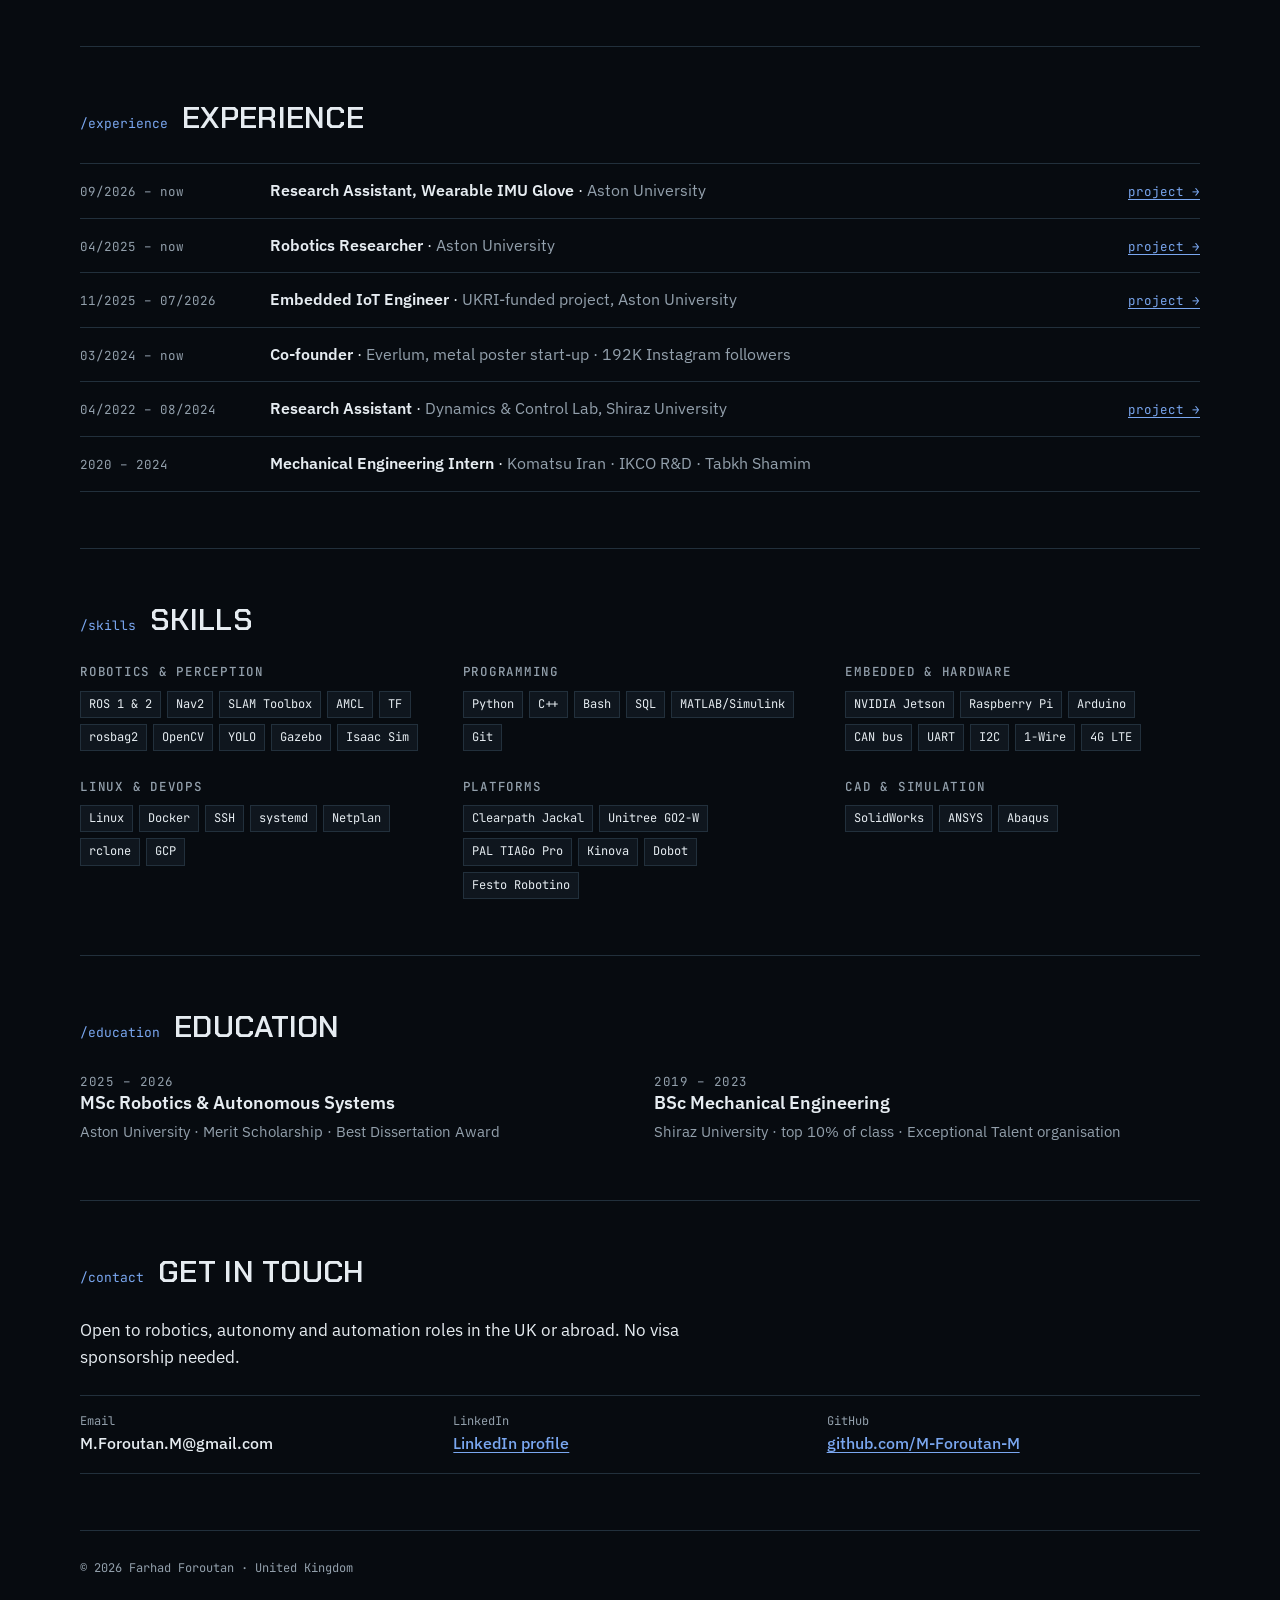
==== commit b8bf0790: "Rebuild cold-chain sensor hub page with real photos and diagrams Co-Authored-By: Claude Opus 5.5 <no" ====
--- a/index.html
+++ b/index.html
@@ -7,7 +7,7 @@
 <meta name="claude:viewport-fit-sides" content="cover">
 <meta name="description" content="Farhad Foroutan, Robotics and Automation Engineer in United Kingdom: autonomous mobile robots, multi-camera perception, embedded IoT and wearable sensing.">
 <link rel="preconnect" href="https://fonts.googleapis.com"><link rel="preconnect" href="https://fonts.gstatic.com" crossorigin><link rel="stylesheet" href="https://fonts.googleapis.com/css2?family=Barlow+Condensed:wght@500;600;700&family=IBM+Plex+Sans:wght@400;500;600&family=JetBrains+Mono:wght@400;500&display=swap">
-<link rel="stylesheet" href="assets/site.css?v=2">
+<link rel="stylesheet" href="assets/site.css?v=3">
 </head>
 <body>
 <nav class="nav" aria-label="Main"><div class="wrap">
@@ -43,7 +43,7 @@
 <div class="foot"><span class="more">View project →</span><a class="gh" href="https://github.com/M-Foroutan-M/jackal_clearpath" target="_blank" rel="noopener" aria-label="Jackal Autonomous Navigation on GitHub"><svg viewBox="0 0 16 16" aria-hidden="true"><path d="M8 0C3.58 0 0 3.58 0 8c0 3.54 2.29 6.53 5.47 7.59.4.07.55-.17.55-.38 0-.19-.01-.82-.01-1.49-2.01.37-2.53-.49-2.69-.94-.09-.23-.48-.94-.82-1.13-.28-.15-.68-.52-.01-.53.63-.01 1.08.58 1.23.82.72 1.21 1.87.87 2.33.66.07-.52.28-.87.51-1.07-1.78-.2-3.64-.89-3.64-3.95 0-.87.31-1.59.82-2.15-.08-.2-.36-1.02.08-2.12 0 0 .67-.21 2.2.82.64-.18 1.32-.27 2-.27.68 0 1.36.09 2 .27 1.53-1.04 2.2-.82 2.2-.82.44 1.1.16 1.92.08 2.12.51.56.82 1.27.82 2.15 0 3.07-1.87 3.75-3.65 3.95.29.25.54.73.54 1.48 0 1.07-.01 1.93-.01 2.2 0 .21.15.46.55.38A8.013 8.013 0 0016 8c0-4.42-3.58-8-8-8z"/></svg>code</a></div>
 </div></article>
 <article class="card big">
-<div class="thumb"><img src="assets/img/camring-thumb.jpg?v=2" alt="" loading="lazy"></div>
+<div class="thumb"><img src="assets/img/camring-thumb.jpg?v=3" alt="" loading="lazy"></div>
 <div class="body">
 <div class="tag">Perception · MSc dissertation</div>
 <h3><a href="projects/multi-camera.html">360° Multi-Camera Platform</a></h3>
@@ -59,7 +59,7 @@
 <div class="foot"><span class="more">View project →</span><span class="private">private</span></div>
 </div></article>
 <article class="card ">
-<div class="thumb"><img src="assets/img/cover-iot.svg" alt="" loading="lazy"></div>
+<div class="thumb"><img src="assets/img/hub-components.jpg" alt="" loading="lazy"></div>
 <div class="body">
 <div class="tag">Embedded IoT · UKRI-funded</div>
 <h3><a href="projects/cold-chain-iot.html">Cold-Chain Sensor Hub</a></h3>
@@ -136,6 +136,6 @@
 </section>
 <footer>© 2026 Farhad Foroutan · United Kingdom</footer>
 </main>
-<script src="assets/bg.js?v=2"></script>
+<script src="assets/bg.js?v=3"></script>
 </body>
 </html>
--- a/assets/site.css
+++ b/assets/site.css
@@ -339,3 +339,12 @@
 .credit-line a{color:var(--muted)}
 .credit-line a:hover{color:var(--accent)}
 @media (max-width:640px){.parts{grid-template-columns:repeat(2,minmax(0,1fr))}}
+
+/* project page: code panel (JSON record) */
+.code-panel{border:1px solid var(--line);background:var(--surface);padding:18px 20px;overflow-x:auto}
+.code-panel pre{margin:0;font-family:var(--f-mono);font-size:12.5px;line-height:1.65;color:var(--ink);white-space:pre}
+.code-panel .k{color:var(--accent)}
+.code-panel .s{color:var(--ax-y)}
+.code-panel .n{color:var(--warm)}
+.code-panel .b{color:var(--ax-x)}
+.code-panel .c{color:var(--muted)}
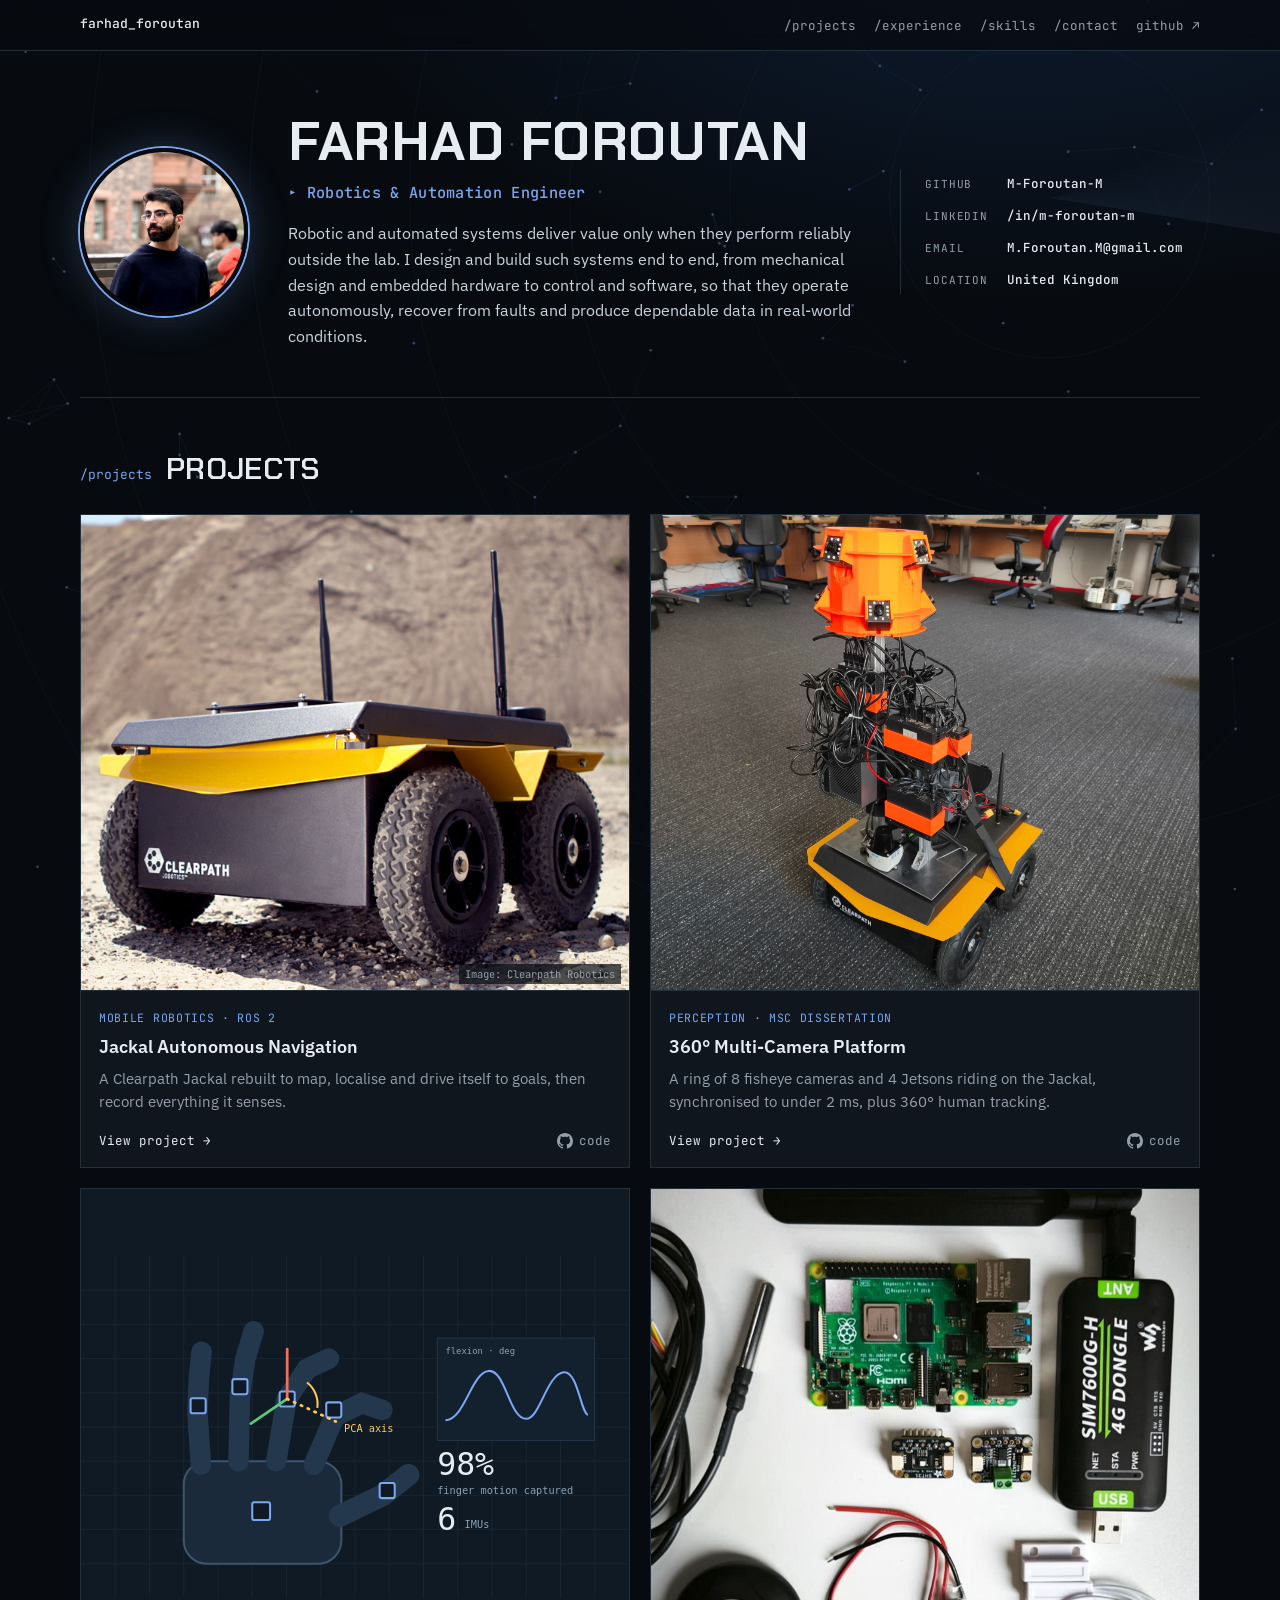
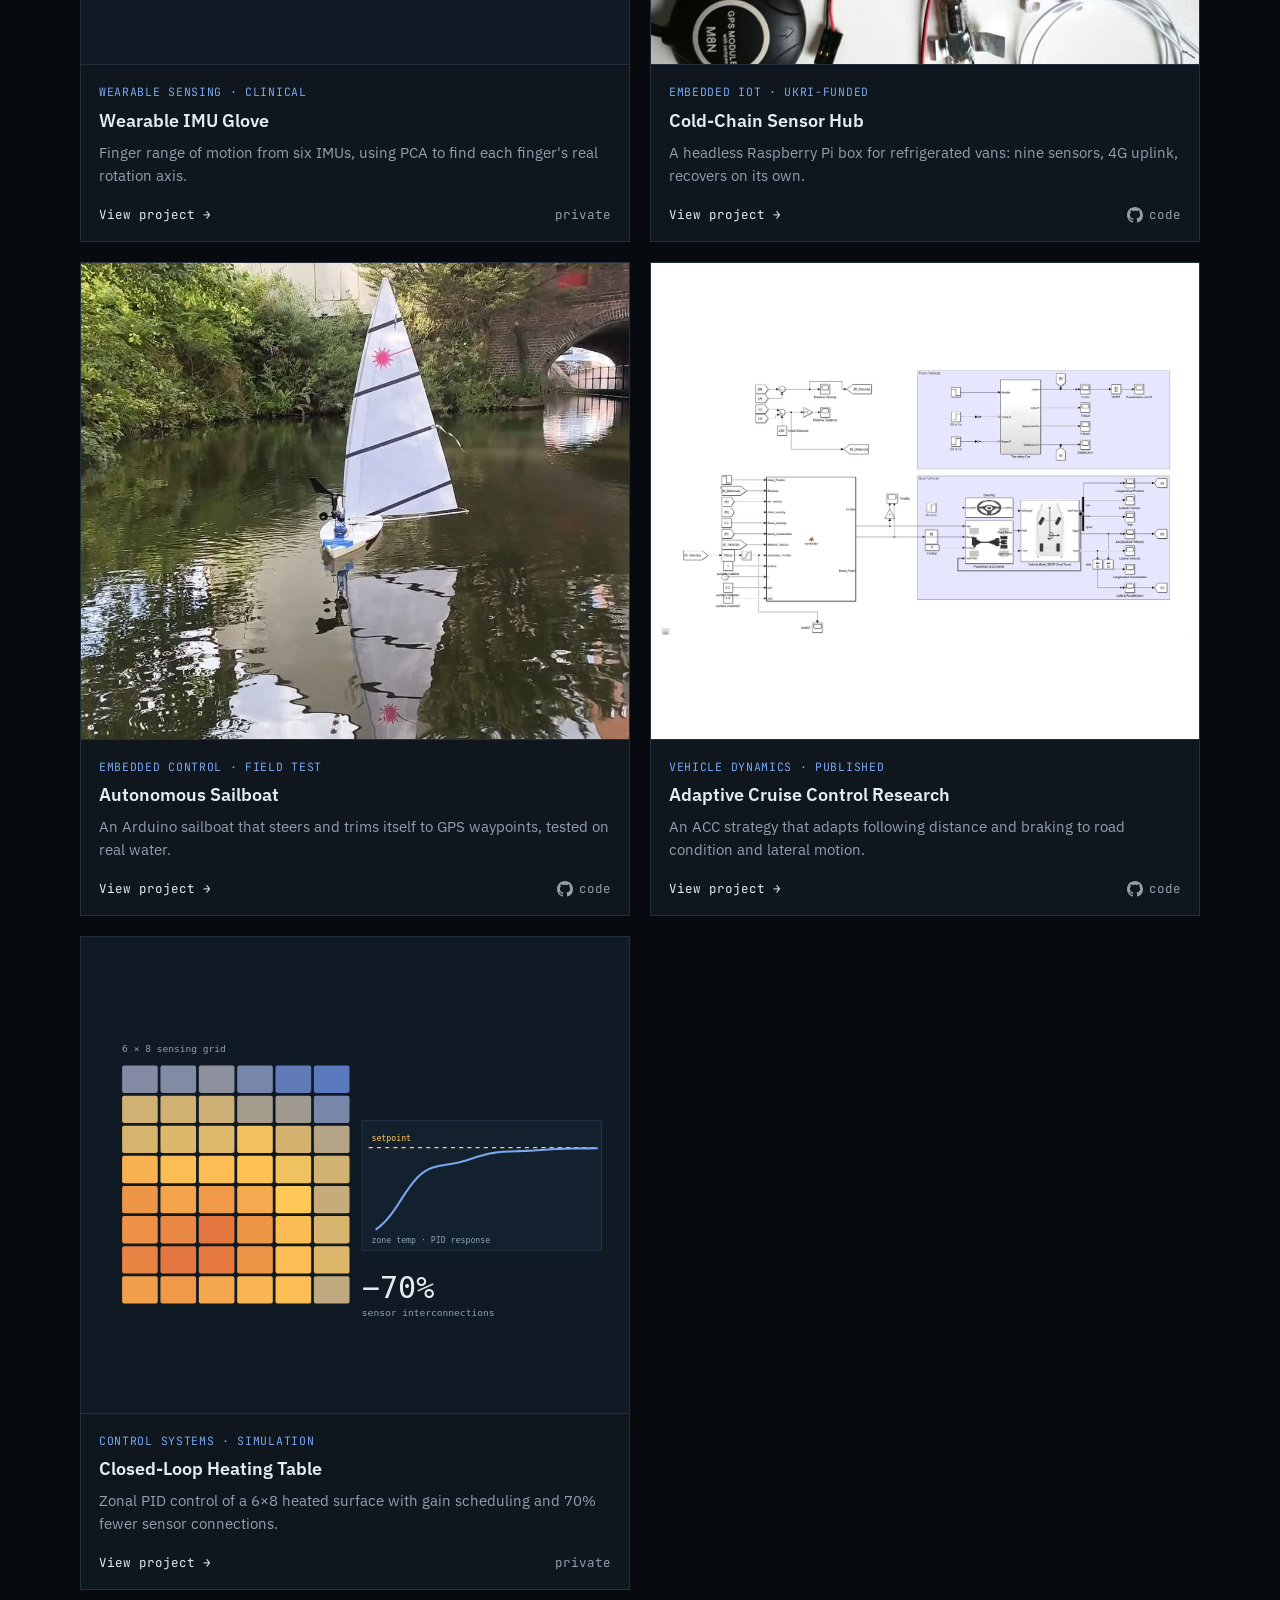
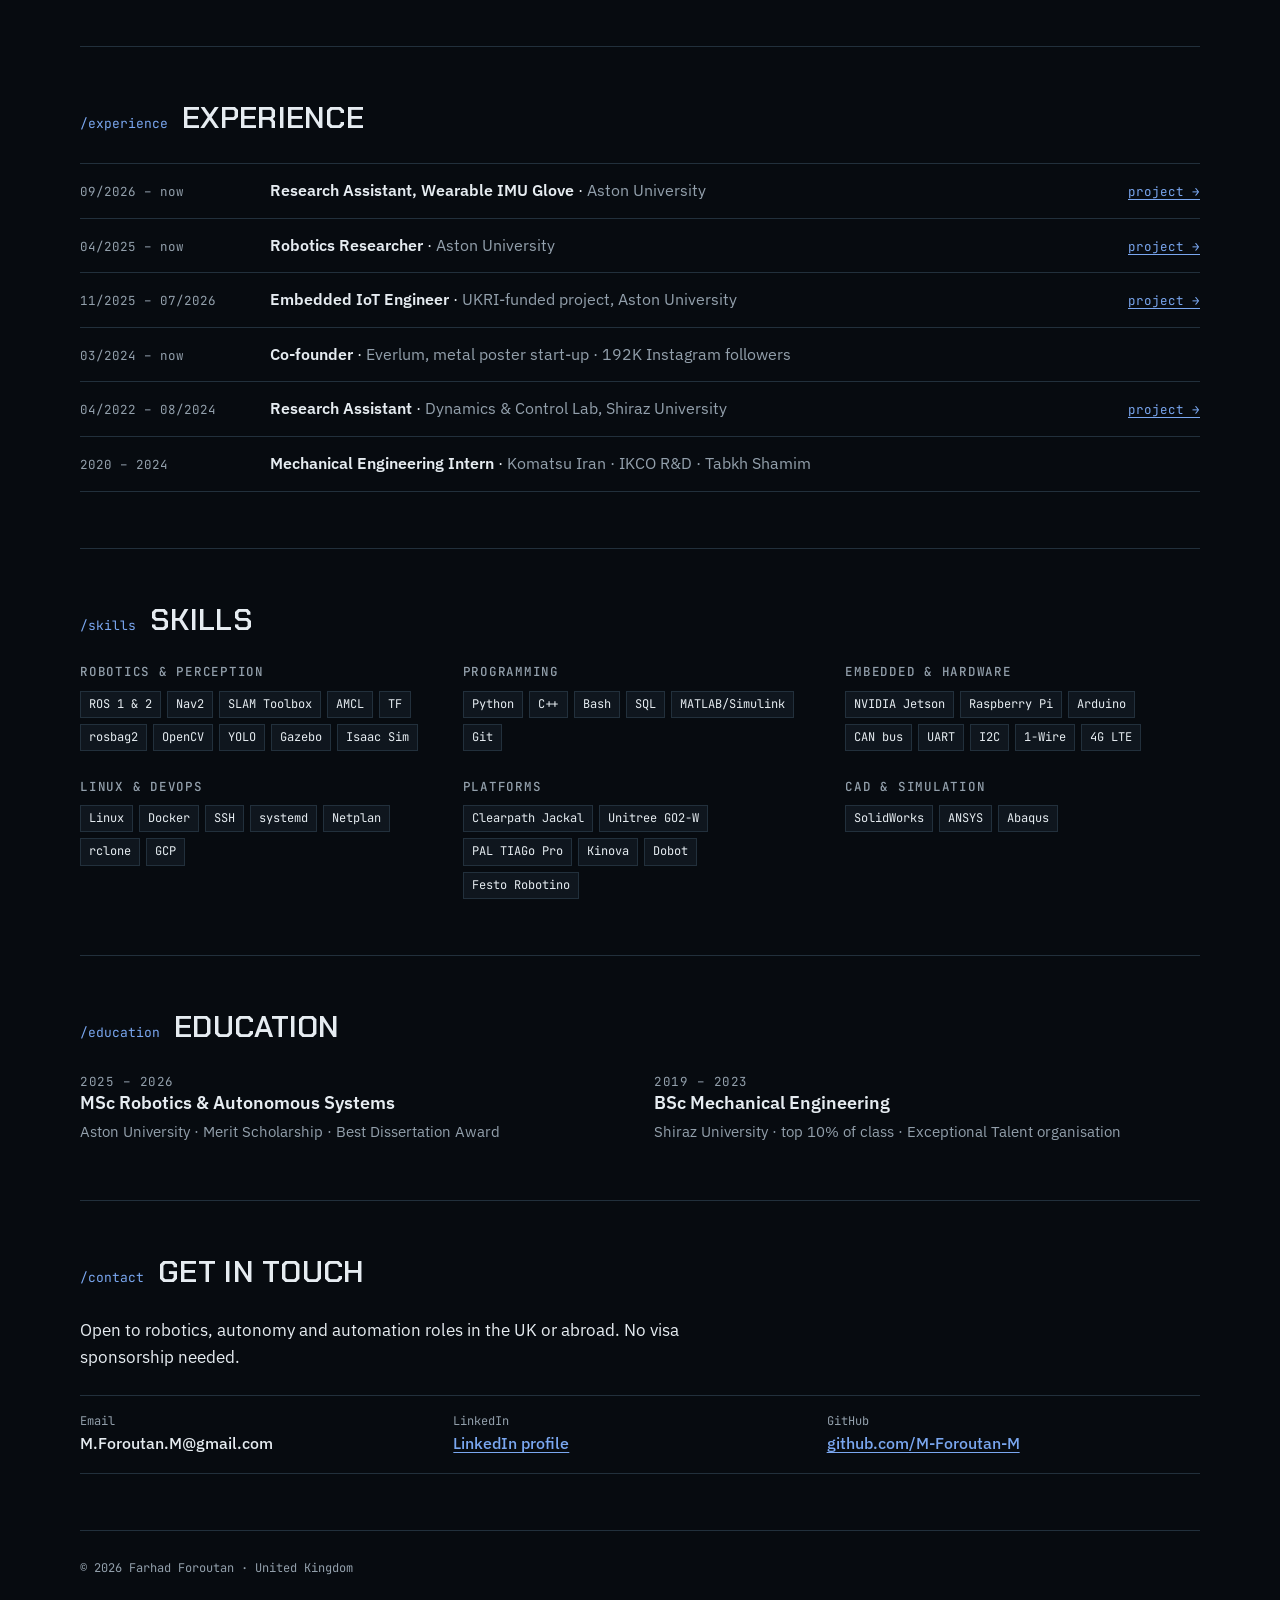
==== commit ffa9bd8c: "Rebuild adaptive cruise control page with Simulink model images Co-Authored-By: Claude Opus 5.5 <nor" ====
--- a/index.html
+++ b/index.html
@@ -7,7 +7,7 @@
 <meta name="claude:viewport-fit-sides" content="cover">
 <meta name="description" content="Farhad Foroutan, Robotics and Automation Engineer in United Kingdom: autonomous mobile robots, multi-camera perception, embedded IoT and wearable sensing.">
 <link rel="preconnect" href="https://fonts.googleapis.com"><link rel="preconnect" href="https://fonts.gstatic.com" crossorigin><link rel="stylesheet" href="https://fonts.googleapis.com/css2?family=Barlow+Condensed:wght@500;600;700&family=IBM+Plex+Sans:wght@400;500;600&family=JetBrains+Mono:wght@400;500&display=swap">
-<link rel="stylesheet" href="assets/site.css?v=3">
+<link rel="stylesheet" href="assets/site.css?v=4">
 </head>
 <body>
 <nav class="nav" aria-label="Main"><div class="wrap">
@@ -43,7 +43,7 @@
 <div class="foot"><span class="more">View project →</span><a class="gh" href="https://github.com/M-Foroutan-M/jackal_clearpath" target="_blank" rel="noopener" aria-label="Jackal Autonomous Navigation on GitHub"><svg viewBox="0 0 16 16" aria-hidden="true"><path d="M8 0C3.58 0 0 3.58 0 8c0 3.54 2.29 6.53 5.47 7.59.4.07.55-.17.55-.38 0-.19-.01-.82-.01-1.49-2.01.37-2.53-.49-2.69-.94-.09-.23-.48-.94-.82-1.13-.28-.15-.68-.52-.01-.53.63-.01 1.08.58 1.23.82.72 1.21 1.87.87 2.33.66.07-.52.28-.87.51-1.07-1.78-.2-3.64-.89-3.64-3.95 0-.87.31-1.59.82-2.15-.08-.2-.36-1.02.08-2.12 0 0 .67-.21 2.2.82.64-.18 1.32-.27 2-.27.68 0 1.36.09 2 .27 1.53-1.04 2.2-.82 2.2-.82.44 1.1.16 1.92.08 2.12.51.56.82 1.27.82 2.15 0 3.07-1.87 3.75-3.65 3.95.29.25.54.73.54 1.48 0 1.07-.01 1.93-.01 2.2 0 .21.15.46.55.38A8.013 8.013 0 0016 8c0-4.42-3.58-8-8-8z"/></svg>code</a></div>
 </div></article>
 <article class="card big">
-<div class="thumb"><img src="assets/img/camring-thumb.jpg?v=3" alt="" loading="lazy"></div>
+<div class="thumb"><img src="assets/img/camring-thumb.jpg?v=4" alt="" loading="lazy"></div>
 <div class="body">
 <div class="tag">Perception · MSc dissertation</div>
 <h3><a href="projects/multi-camera.html">360° Multi-Camera Platform</a></h3>
@@ -75,12 +75,12 @@
 <div class="foot"><span class="more">View project →</span><a class="gh" href="https://github.com/M-Foroutan-M/autonmous_sailboat" target="_blank" rel="noopener" aria-label="Autonomous Sailboat on GitHub"><svg viewBox="0 0 16 16" aria-hidden="true"><path d="M8 0C3.58 0 0 3.58 0 8c0 3.54 2.29 6.53 5.47 7.59.4.07.55-.17.55-.38 0-.19-.01-.82-.01-1.49-2.01.37-2.53-.49-2.69-.94-.09-.23-.48-.94-.82-1.13-.28-.15-.68-.52-.01-.53.63-.01 1.08.58 1.23.82.72 1.21 1.87.87 2.33.66.07-.52.28-.87.51-1.07-1.78-.2-3.64-.89-3.64-3.95 0-.87.31-1.59.82-2.15-.08-.2-.36-1.02.08-2.12 0 0 .67-.21 2.2.82.64-.18 1.32-.27 2-.27.68 0 1.36.09 2 .27 1.53-1.04 2.2-.82 2.2-.82.44 1.1.16 1.92.08 2.12.51.56.82 1.27.82 2.15 0 3.07-1.87 3.75-3.65 3.95.29.25.54.73.54 1.48 0 1.07-.01 1.93-.01 2.2 0 .21.15.46.55.38A8.013 8.013 0 0016 8c0-4.42-3.58-8-8-8z"/></svg>code</a></div>
 </div></article>
 <article class="card half">
-<div class="thumb"><img src="assets/img/cover-acc.svg" alt="" loading="lazy"></div>
+<div class="thumb"><img src="assets/img/acc-thumb.jpg" alt="" loading="lazy"></div>
 <div class="body">
 <div class="tag">Vehicle dynamics · Published</div>
 <h3><a href="projects/acc-research.html">Adaptive Cruise Control Research</a></h3>
 <p>An ACC strategy that adapts following distance and braking to road condition and lateral motion.</p>
-<div class="foot"><span class="more">View project →</span><span class="private">private</span></div>
+<div class="foot"><span class="more">View project →</span><a class="gh" href="https://github.com/M-Foroutan-M/simulink-adaptive-cruise-control-with-surface-awareness" target="_blank" rel="noopener" aria-label="Adaptive Cruise Control Research on GitHub"><svg viewBox="0 0 16 16" aria-hidden="true"><path d="M8 0C3.58 0 0 3.58 0 8c0 3.54 2.29 6.53 5.47 7.59.4.07.55-.17.55-.38 0-.19-.01-.82-.01-1.49-2.01.37-2.53-.49-2.69-.94-.09-.23-.48-.94-.82-1.13-.28-.15-.68-.52-.01-.53.63-.01 1.08.58 1.23.82.72 1.21 1.87.87 2.33.66.07-.52.28-.87.51-1.07-1.78-.2-3.64-.89-3.64-3.95 0-.87.31-1.59.82-2.15-.08-.2-.36-1.02.08-2.12 0 0 .67-.21 2.2.82.64-.18 1.32-.27 2-.27.68 0 1.36.09 2 .27 1.53-1.04 2.2-.82 2.2-.82.44 1.1.16 1.92.08 2.12.51.56.82 1.27.82 2.15 0 3.07-1.87 3.75-3.65 3.95.29.25.54.73.54 1.48 0 1.07-.01 1.93-.01 2.2 0 .21.15.46.55.38A8.013 8.013 0 0016 8c0-4.42-3.58-8-8-8z"/></svg>code</a></div>
 </div></article>
 <article class="card half">
 <div class="thumb"><img src="assets/img/cover-heating.svg" alt="" loading="lazy"></div>
@@ -136,6 +136,6 @@
 </section>
 <footer>© 2026 Farhad Foroutan · United Kingdom</footer>
 </main>
-<script src="assets/bg.js?v=3"></script>
+<script src="assets/bg.js?v=4"></script>
 </body>
 </html>
--- a/assets/site.css
+++ b/assets/site.css
@@ -348,3 +348,7 @@
 .code-panel .n{color:var(--warm)}
 .code-panel .b{color:var(--ax-x)}
 .code-panel .c{color:var(--muted)}
+
+/* project page: citation and narrow figure images */
+.feature-text .cite{font-size:14px;color:var(--muted);border-left:2px solid var(--line);padding-left:12px}
+.feature-media img.narrow{width:auto;max-width:100%;max-height:460px;margin-inline:auto;display:block}
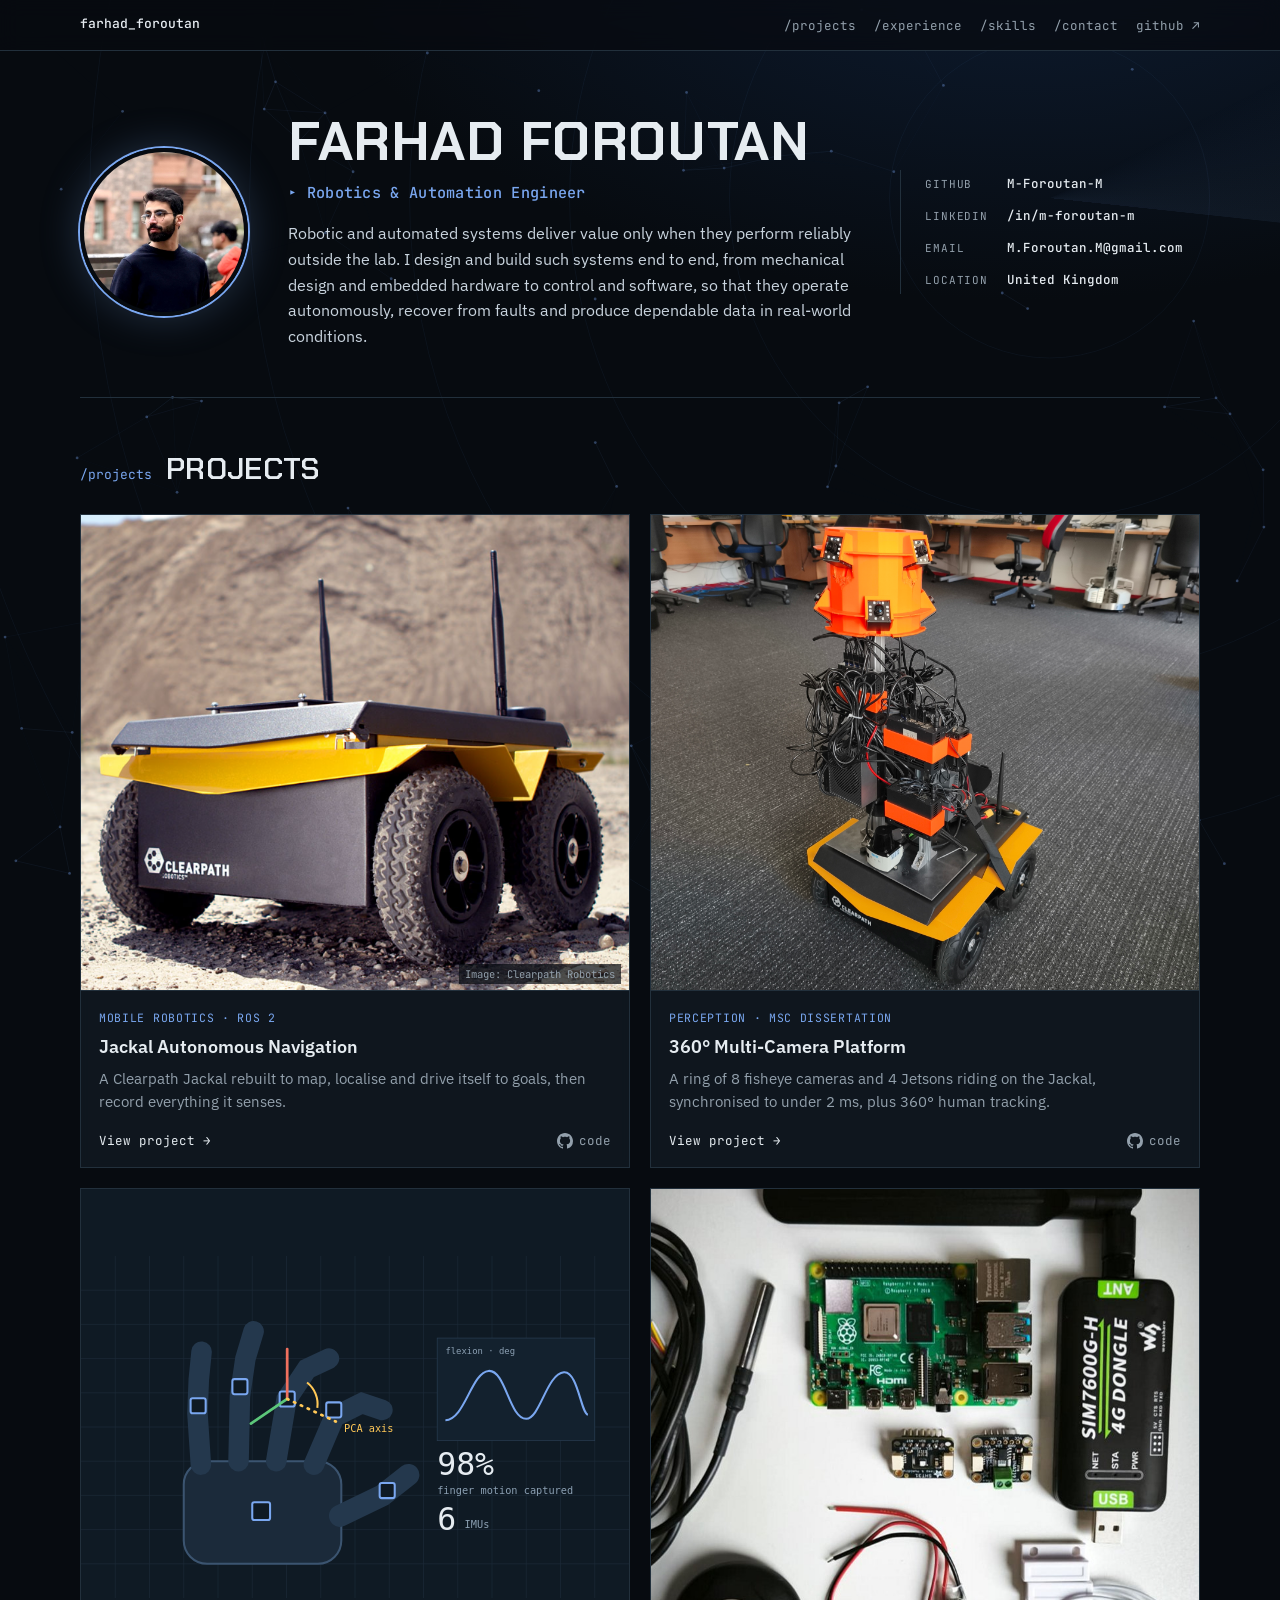
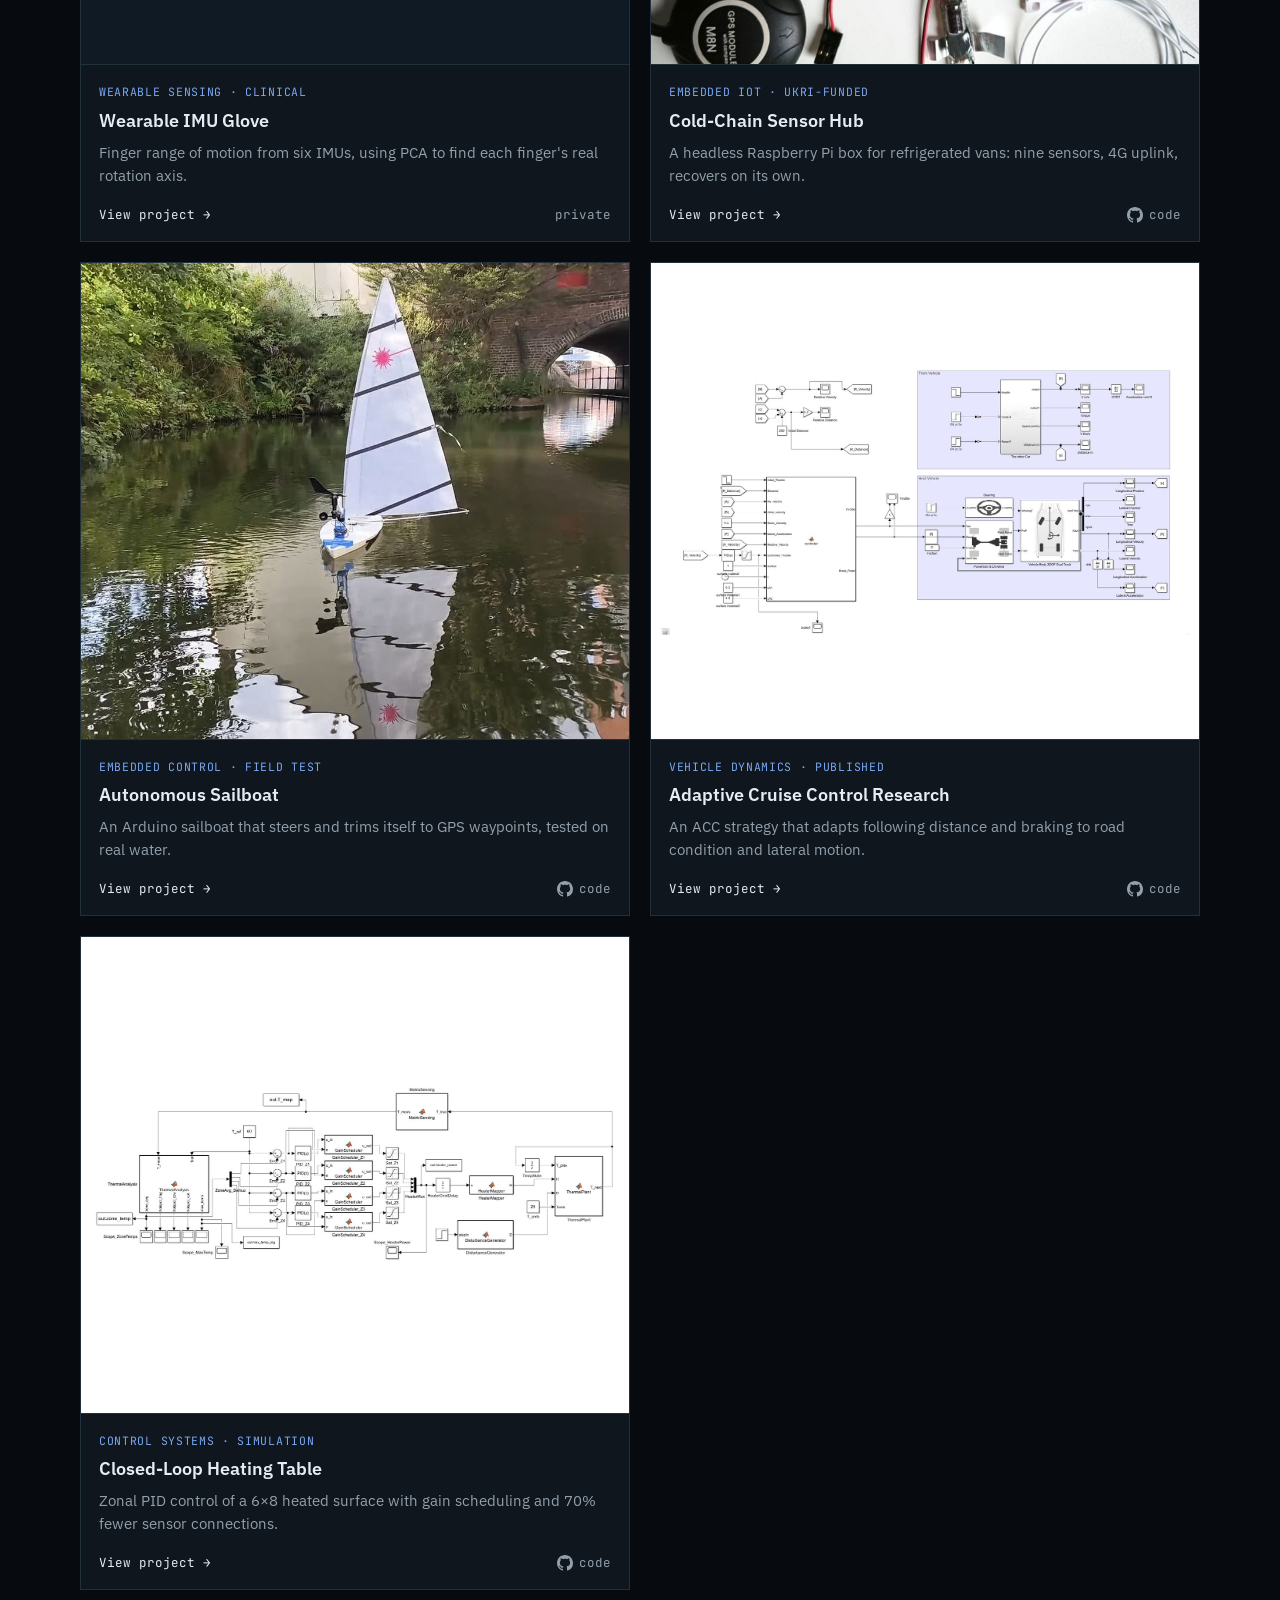
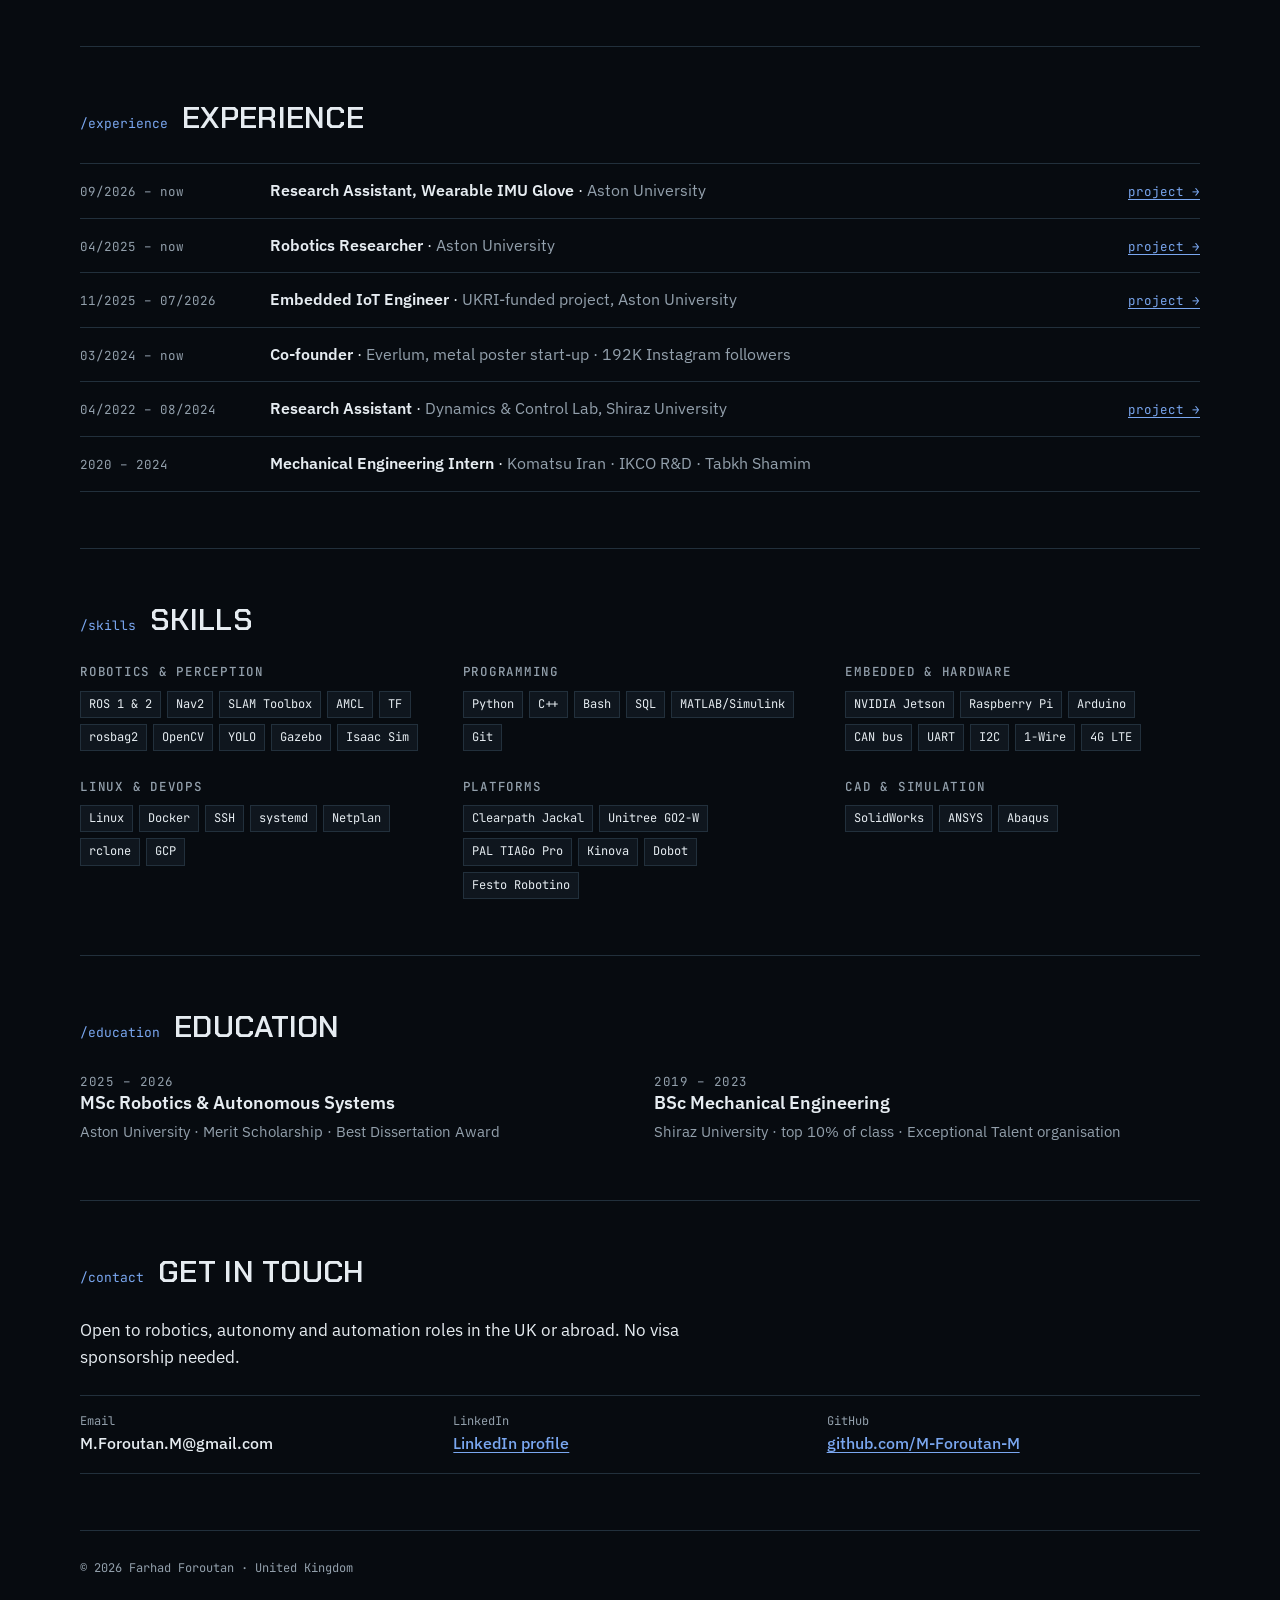
==== commit 4acfd556: "Rebuild IMU glove and heating table pages; heating sim now uses 4 zones Co-Authored-By: Claude Opus " ====
--- a/index.html
+++ b/index.html
@@ -7,7 +7,7 @@
 <meta name="claude:viewport-fit-sides" content="cover">
 <meta name="description" content="Farhad Foroutan, Robotics and Automation Engineer in United Kingdom: autonomous mobile robots, multi-camera perception, embedded IoT and wearable sensing.">
 <link rel="preconnect" href="https://fonts.googleapis.com"><link rel="preconnect" href="https://fonts.gstatic.com" crossorigin><link rel="stylesheet" href="https://fonts.googleapis.com/css2?family=Barlow+Condensed:wght@500;600;700&family=IBM+Plex+Sans:wght@400;500;600&family=JetBrains+Mono:wght@400;500&display=swap">
-<link rel="stylesheet" href="assets/site.css?v=4">
+<link rel="stylesheet" href="assets/site.css?v=6">
 </head>
 <body>
 <nav class="nav" aria-label="Main"><div class="wrap">
@@ -43,7 +43,7 @@
 <div class="foot"><span class="more">View project →</span><a class="gh" href="https://github.com/M-Foroutan-M/jackal_clearpath" target="_blank" rel="noopener" aria-label="Jackal Autonomous Navigation on GitHub"><svg viewBox="0 0 16 16" aria-hidden="true"><path d="M8 0C3.58 0 0 3.58 0 8c0 3.54 2.29 6.53 5.47 7.59.4.07.55-.17.55-.38 0-.19-.01-.82-.01-1.49-2.01.37-2.53-.49-2.69-.94-.09-.23-.48-.94-.82-1.13-.28-.15-.68-.52-.01-.53.63-.01 1.08.58 1.23.82.72 1.21 1.87.87 2.33.66.07-.52.28-.87.51-1.07-1.78-.2-3.64-.89-3.64-3.95 0-.87.31-1.59.82-2.15-.08-.2-.36-1.02.08-2.12 0 0 .67-.21 2.2.82.64-.18 1.32-.27 2-.27.68 0 1.36.09 2 .27 1.53-1.04 2.2-.82 2.2-.82.44 1.1.16 1.92.08 2.12.51.56.82 1.27.82 2.15 0 3.07-1.87 3.75-3.65 3.95.29.25.54.73.54 1.48 0 1.07-.01 1.93-.01 2.2 0 .21.15.46.55.38A8.013 8.013 0 0016 8c0-4.42-3.58-8-8-8z"/></svg>code</a></div>
 </div></article>
 <article class="card big">
-<div class="thumb"><img src="assets/img/camring-thumb.jpg?v=4" alt="" loading="lazy"></div>
+<div class="thumb"><img src="assets/img/camring-thumb.jpg?v=6" alt="" loading="lazy"></div>
 <div class="body">
 <div class="tag">Perception · MSc dissertation</div>
 <h3><a href="projects/multi-camera.html">360° Multi-Camera Platform</a></h3>
@@ -83,12 +83,12 @@
 <div class="foot"><span class="more">View project →</span><a class="gh" href="https://github.com/M-Foroutan-M/simulink-adaptive-cruise-control-with-surface-awareness" target="_blank" rel="noopener" aria-label="Adaptive Cruise Control Research on GitHub"><svg viewBox="0 0 16 16" aria-hidden="true"><path d="M8 0C3.58 0 0 3.58 0 8c0 3.54 2.29 6.53 5.47 7.59.4.07.55-.17.55-.38 0-.19-.01-.82-.01-1.49-2.01.37-2.53-.49-2.69-.94-.09-.23-.48-.94-.82-1.13-.28-.15-.68-.52-.01-.53.63-.01 1.08.58 1.23.82.72 1.21 1.87.87 2.33.66.07-.52.28-.87.51-1.07-1.78-.2-3.64-.89-3.64-3.95 0-.87.31-1.59.82-2.15-.08-.2-.36-1.02.08-2.12 0 0 .67-.21 2.2.82.64-.18 1.32-.27 2-.27.68 0 1.36.09 2 .27 1.53-1.04 2.2-.82 2.2-.82.44 1.1.16 1.92.08 2.12.51.56.82 1.27.82 2.15 0 3.07-1.87 3.75-3.65 3.95.29.25.54.73.54 1.48 0 1.07-.01 1.93-.01 2.2 0 .21.15.46.55.38A8.013 8.013 0 0016 8c0-4.42-3.58-8-8-8z"/></svg>code</a></div>
 </div></article>
 <article class="card half">
-<div class="thumb"><img src="assets/img/cover-heating.svg" alt="" loading="lazy"></div>
+<div class="thumb"><img src="assets/img/heat-thumb.jpg" alt="" loading="lazy"></div>
 <div class="body">
 <div class="tag">Control systems · Simulation</div>
 <h3><a href="projects/heating-table.html">Closed-Loop Heating Table</a></h3>
 <p>Zonal PID control of a 6×8 heated surface with gain scheduling and 70% fewer sensor connections.</p>
-<div class="foot"><span class="more">View project →</span><span class="private">private</span></div>
+<div class="foot"><span class="more">View project →</span><a class="gh" href="https://github.com/M-Foroutan-M/smart-thermal-table-simulink-control" target="_blank" rel="noopener" aria-label="Closed-Loop Heating Table on GitHub"><svg viewBox="0 0 16 16" aria-hidden="true"><path d="M8 0C3.58 0 0 3.58 0 8c0 3.54 2.29 6.53 5.47 7.59.4.07.55-.17.55-.38 0-.19-.01-.82-.01-1.49-2.01.37-2.53-.49-2.69-.94-.09-.23-.48-.94-.82-1.13-.28-.15-.68-.52-.01-.53.63-.01 1.08.58 1.23.82.72 1.21 1.87.87 2.33.66.07-.52.28-.87.51-1.07-1.78-.2-3.64-.89-3.64-3.95 0-.87.31-1.59.82-2.15-.08-.2-.36-1.02.08-2.12 0 0 .67-.21 2.2.82.64-.18 1.32-.27 2-.27.68 0 1.36.09 2 .27 1.53-1.04 2.2-.82 2.2-.82.44 1.1.16 1.92.08 2.12.51.56.82 1.27.82 2.15 0 3.07-1.87 3.75-3.65 3.95.29.25.54.73.54 1.48 0 1.07-.01 1.93-.01 2.2 0 .21.15.46.55.38A8.013 8.013 0 0016 8c0-4.42-3.58-8-8-8z"/></svg>code</a></div>
 </div></article>
 </div>
 </section>
@@ -136,6 +136,6 @@
 </section>
 <footer>© 2026 Farhad Foroutan · United Kingdom</footer>
 </main>
-<script src="assets/bg.js?v=4"></script>
+<script src="assets/bg.js?v=6"></script>
 </body>
 </html>
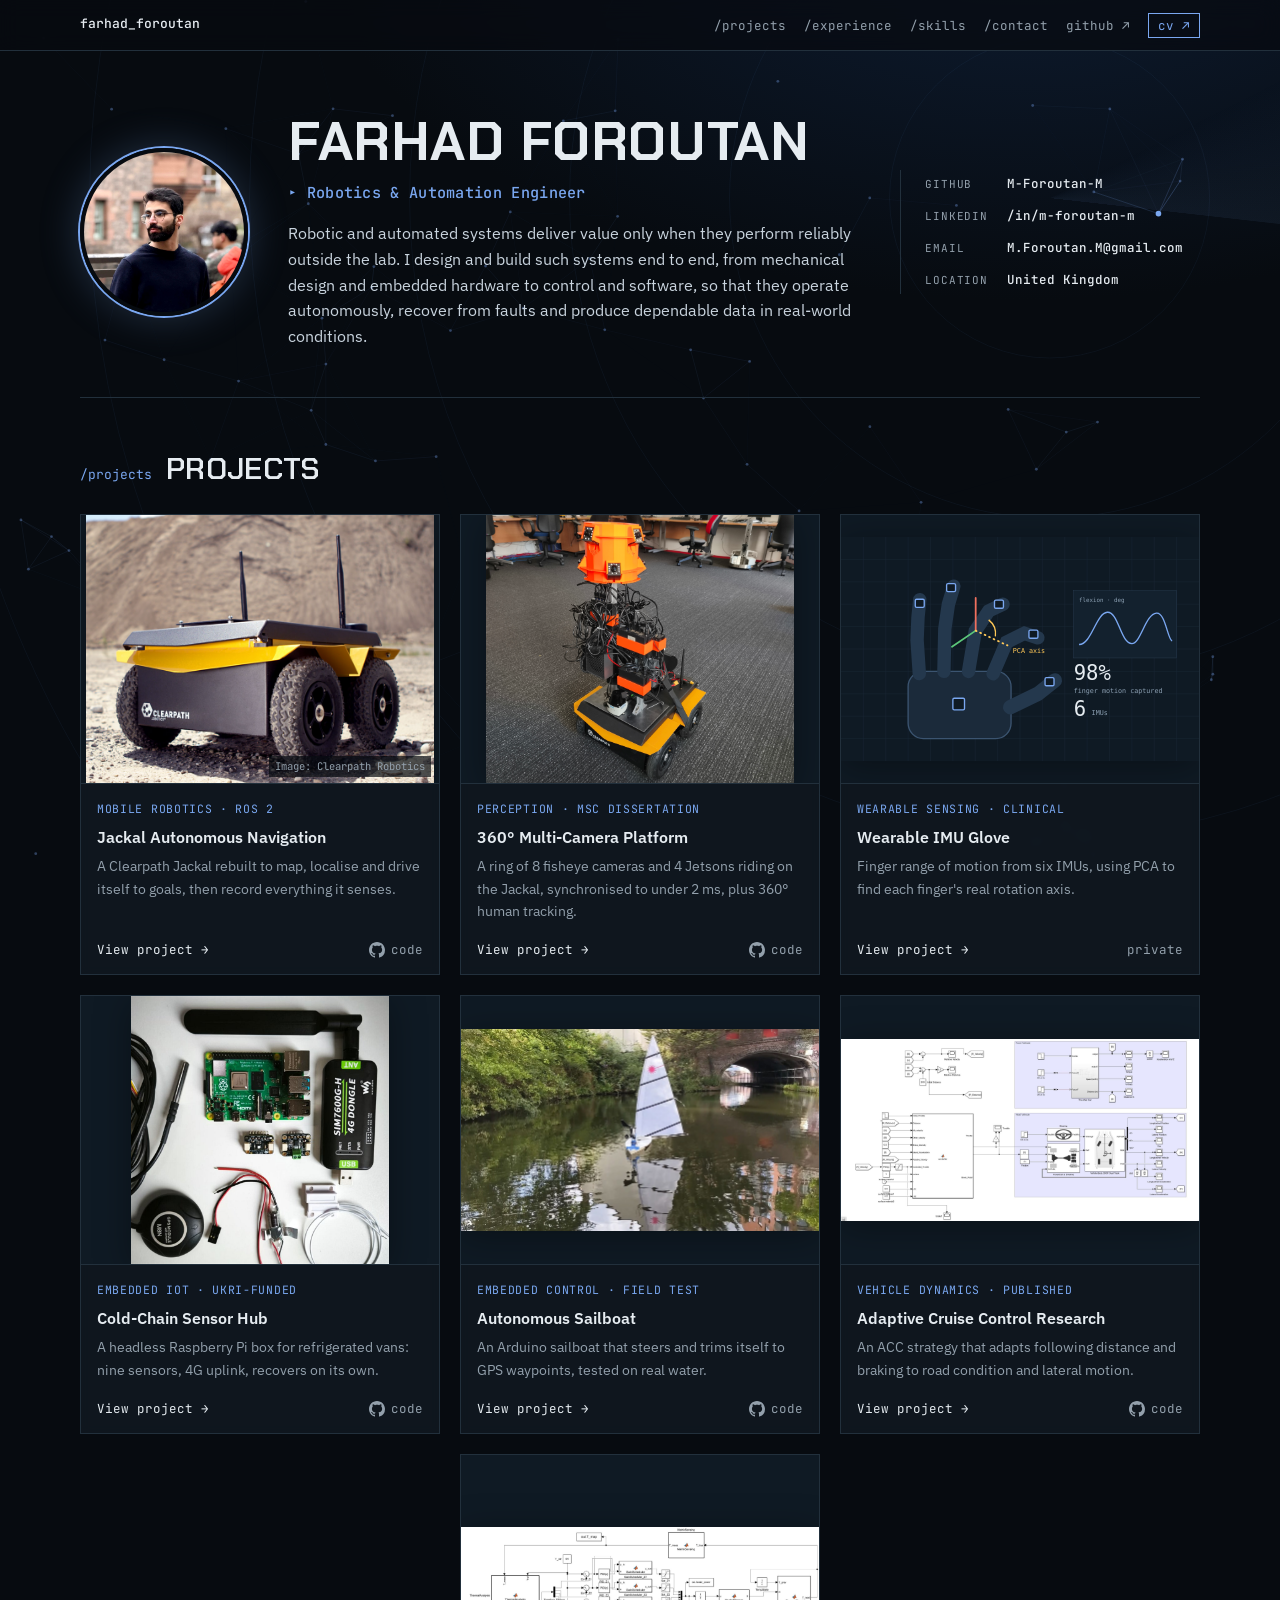
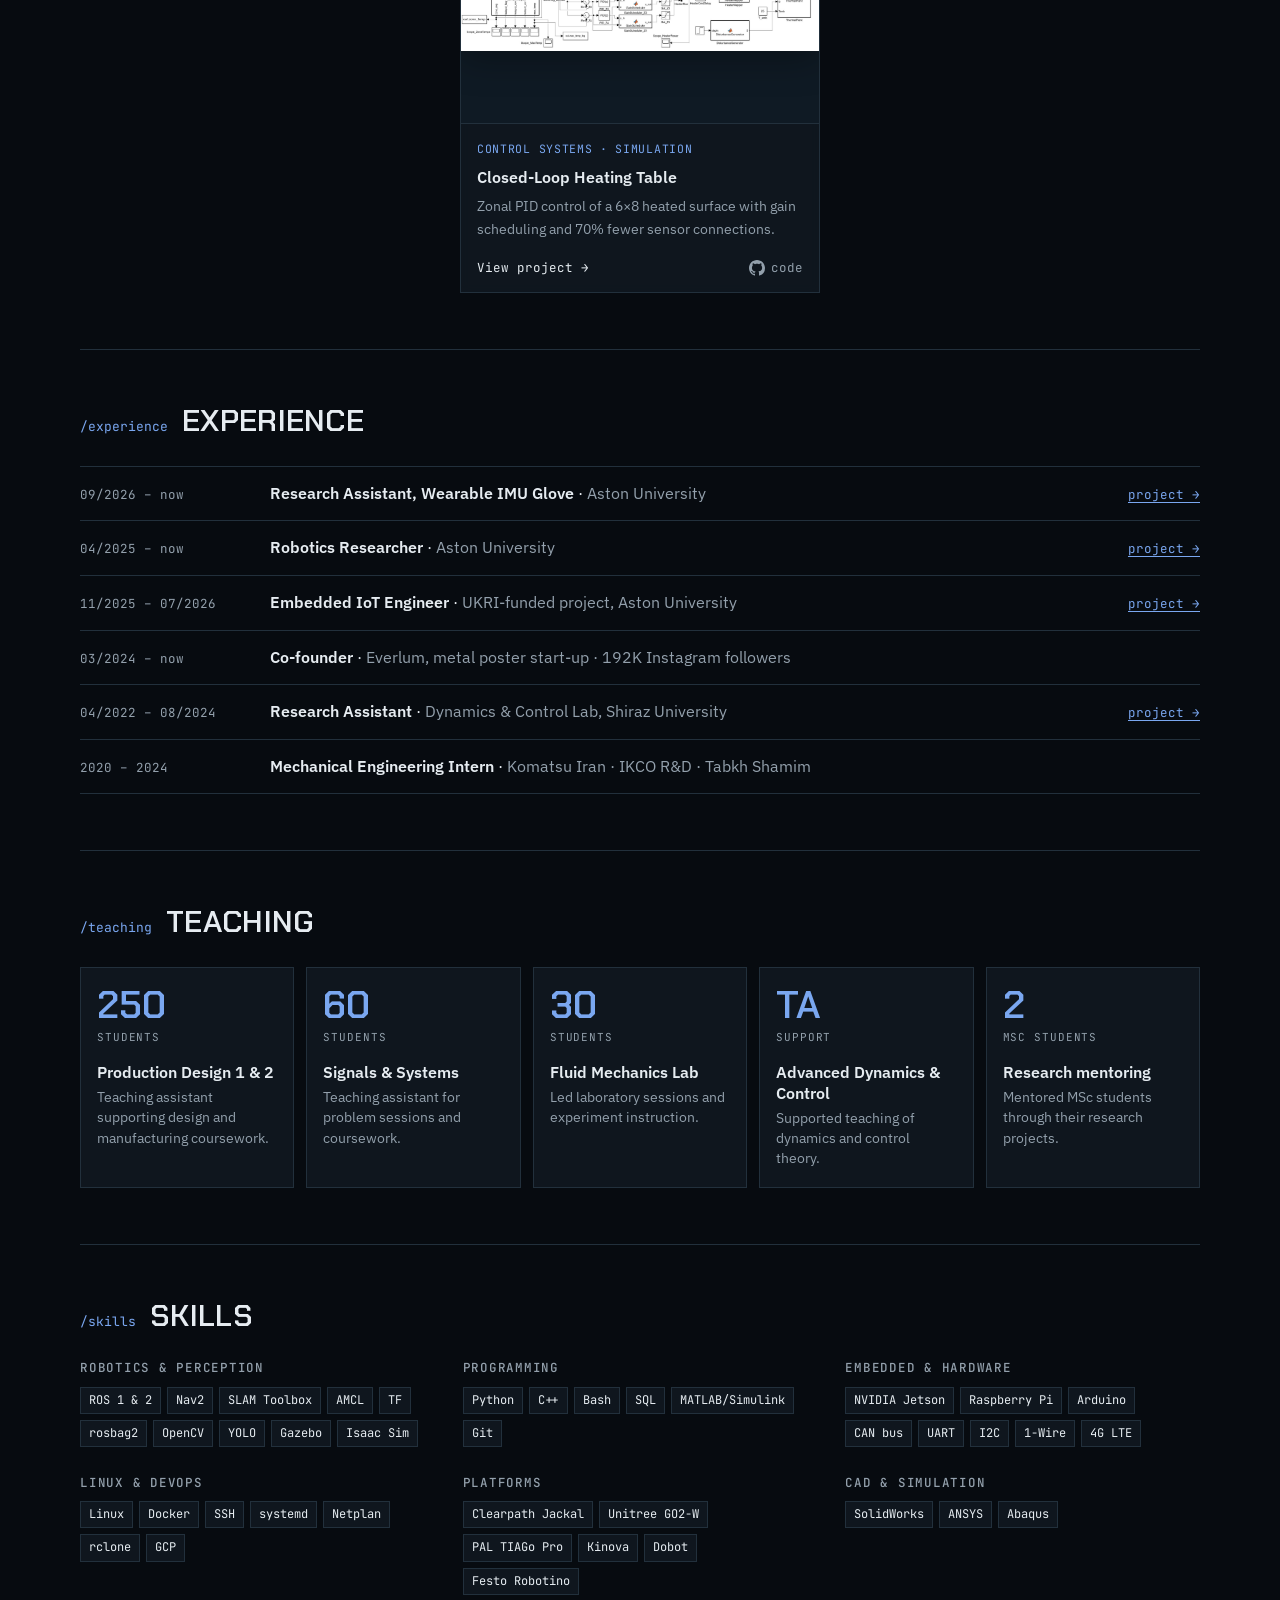
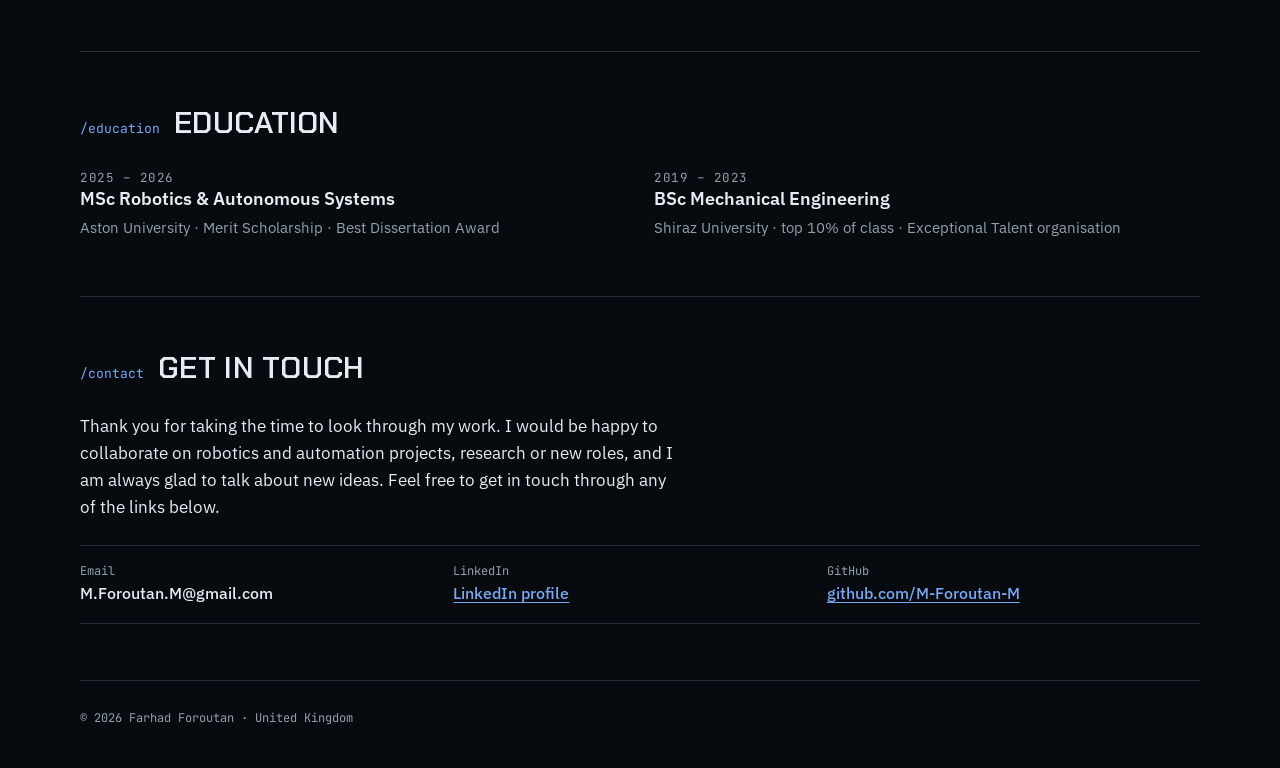
==== commit c366514b: "Add CV link, teaching section, warmer contact text; compact uncropped project thumbnails; glove IMUs" ====
--- a/index.html
+++ b/index.html
@@ -7,13 +7,13 @@
 <meta name="claude:viewport-fit-sides" content="cover">
 <meta name="description" content="Farhad Foroutan, Robotics and Automation Engineer in United Kingdom: autonomous mobile robots, multi-camera perception, embedded IoT and wearable sensing.">
 <link rel="preconnect" href="https://fonts.googleapis.com"><link rel="preconnect" href="https://fonts.gstatic.com" crossorigin><link rel="stylesheet" href="https://fonts.googleapis.com/css2?family=Barlow+Condensed:wght@500;600;700&family=IBM+Plex+Sans:wght@400;500;600&family=JetBrains+Mono:wght@400;500&display=swap">
-<link rel="stylesheet" href="assets/site.css?v=6">
+<link rel="stylesheet" href="assets/site.css?v=7">
 </head>
 <body>
 <nav class="nav" aria-label="Main"><div class="wrap">
 <a class="brand" href="#top">farhad_foroutan</a>
 <ul><li><a href="#projects">/projects</a></li><li><a href="#experience">/experience</a></li><li><a href="#skills">/skills</a></li><li><a href="#contact">/contact</a></li>
-<li><a href="https://github.com/M-Foroutan-M" target="_blank" rel="noopener" aria-label="GitHub profile">github ↗</a></li></ul>
+<li><a href="https://github.com/M-Foroutan-M" target="_blank" rel="noopener" aria-label="GitHub profile">github ↗</a></li><li><a class="nav-cv" href="cv.pdf" target="_blank" rel="noopener">cv ↗</a></li></ul>
 </div></nav>
 <main class="wrap" id="top">
 <header class="intro">
@@ -35,7 +35,7 @@
 <div class="sec-head"><code>/projects</code><h2>Projects</h2></div>
 <div class="grid">
 <article class="card big">
-<div class="thumb contain"><img src="assets/img/jackal-clearpath.png" alt="" loading="lazy"><a class="credit" href="https://docs.clearpathrobotics.com/" target="_blank" rel="noopener">Image: Clearpath Robotics</a></div>
+<div class="thumb contain" style="--thumb:url(assets/img/jackal-clearpath.png)"><img src="assets/img/jackal-clearpath.png" alt="" loading="lazy"><a class="credit" href="https://docs.clearpathrobotics.com/" target="_blank" rel="noopener">Image: Clearpath Robotics</a></div>
 <div class="body">
 <div class="tag">Mobile robotics · ROS 2</div>
 <h3><a href="projects/jackal.html">Jackal Autonomous Navigation</a></h3>
@@ -43,7 +43,7 @@
 <div class="foot"><span class="more">View project →</span><a class="gh" href="https://github.com/M-Foroutan-M/jackal_clearpath" target="_blank" rel="noopener" aria-label="Jackal Autonomous Navigation on GitHub"><svg viewBox="0 0 16 16" aria-hidden="true"><path d="M8 0C3.58 0 0 3.58 0 8c0 3.54 2.29 6.53 5.47 7.59.4.07.55-.17.55-.38 0-.19-.01-.82-.01-1.49-2.01.37-2.53-.49-2.69-.94-.09-.23-.48-.94-.82-1.13-.28-.15-.68-.52-.01-.53.63-.01 1.08.58 1.23.82.72 1.21 1.87.87 2.33.66.07-.52.28-.87.51-1.07-1.78-.2-3.64-.89-3.64-3.95 0-.87.31-1.59.82-2.15-.08-.2-.36-1.02.08-2.12 0 0 .67-.21 2.2.82.64-.18 1.32-.27 2-.27.68 0 1.36.09 2 .27 1.53-1.04 2.2-.82 2.2-.82.44 1.1.16 1.92.08 2.12.51.56.82 1.27.82 2.15 0 3.07-1.87 3.75-3.65 3.95.29.25.54.73.54 1.48 0 1.07-.01 1.93-.01 2.2 0 .21.15.46.55.38A8.013 8.013 0 0016 8c0-4.42-3.58-8-8-8z"/></svg>code</a></div>
 </div></article>
 <article class="card big">
-<div class="thumb"><img src="assets/img/camring-thumb.jpg?v=6" alt="" loading="lazy"></div>
+<div class="thumb" style="--thumb:url(assets/img/camring-thumb.jpg)"><img src="assets/img/camring-thumb.jpg?v=7" alt="" loading="lazy"></div>
 <div class="body">
 <div class="tag">Perception · MSc dissertation</div>
 <h3><a href="projects/multi-camera.html">360° Multi-Camera Platform</a></h3>
@@ -51,7 +51,7 @@
 <div class="foot"><span class="more">View project →</span><a class="gh" href="https://github.com/M-Foroutan-M/jackal_clearpath" target="_blank" rel="noopener" aria-label="360° Multi-Camera Platform on GitHub"><svg viewBox="0 0 16 16" aria-hidden="true"><path d="M8 0C3.58 0 0 3.58 0 8c0 3.54 2.29 6.53 5.47 7.59.4.07.55-.17.55-.38 0-.19-.01-.82-.01-1.49-2.01.37-2.53-.49-2.69-.94-.09-.23-.48-.94-.82-1.13-.28-.15-.68-.52-.01-.53.63-.01 1.08.58 1.23.82.72 1.21 1.87.87 2.33.66.07-.52.28-.87.51-1.07-1.78-.2-3.64-.89-3.64-3.95 0-.87.31-1.59.82-2.15-.08-.2-.36-1.02.08-2.12 0 0 .67-.21 2.2.82.64-.18 1.32-.27 2-.27.68 0 1.36.09 2 .27 1.53-1.04 2.2-.82 2.2-.82.44 1.1.16 1.92.08 2.12.51.56.82 1.27.82 2.15 0 3.07-1.87 3.75-3.65 3.95.29.25.54.73.54 1.48 0 1.07-.01 1.93-.01 2.2 0 .21.15.46.55.38A8.013 8.013 0 0016 8c0-4.42-3.58-8-8-8z"/></svg>code</a></div>
 </div></article>
 <article class="card ">
-<div class="thumb"><img src="assets/img/cover-imu.svg" alt="" loading="lazy"></div>
+<div class="thumb" style="--thumb:url(assets/img/cover-imu.svg)"><img src="assets/img/cover-imu.svg?v=7" alt="" loading="lazy"></div>
 <div class="body">
 <div class="tag">Wearable sensing · Clinical</div>
 <h3><a href="projects/imu-glove.html">Wearable IMU Glove</a></h3>
@@ -59,7 +59,7 @@
 <div class="foot"><span class="more">View project →</span><span class="private">private</span></div>
 </div></article>
 <article class="card ">
-<div class="thumb"><img src="assets/img/hub-components.jpg" alt="" loading="lazy"></div>
+<div class="thumb" style="--thumb:url(assets/img/hub-components.jpg)"><img src="assets/img/hub-components.jpg" alt="" loading="lazy"></div>
 <div class="body">
 <div class="tag">Embedded IoT · UKRI-funded</div>
 <h3><a href="projects/cold-chain-iot.html">Cold-Chain Sensor Hub</a></h3>
@@ -67,7 +67,7 @@
 <div class="foot"><span class="more">View project →</span><a class="gh" href="https://github.com/M-Foroutan-M/Refrigeration-Sensor-Hub" target="_blank" rel="noopener" aria-label="Cold-Chain Sensor Hub on GitHub"><svg viewBox="0 0 16 16" aria-hidden="true"><path d="M8 0C3.58 0 0 3.58 0 8c0 3.54 2.29 6.53 5.47 7.59.4.07.55-.17.55-.38 0-.19-.01-.82-.01-1.49-2.01.37-2.53-.49-2.69-.94-.09-.23-.48-.94-.82-1.13-.28-.15-.68-.52-.01-.53.63-.01 1.08.58 1.23.82.72 1.21 1.87.87 2.33.66.07-.52.28-.87.51-1.07-1.78-.2-3.64-.89-3.64-3.95 0-.87.31-1.59.82-2.15-.08-.2-.36-1.02.08-2.12 0 0 .67-.21 2.2.82.64-.18 1.32-.27 2-.27.68 0 1.36.09 2 .27 1.53-1.04 2.2-.82 2.2-.82.44 1.1.16 1.92.08 2.12.51.56.82 1.27.82 2.15 0 3.07-1.87 3.75-3.65 3.95.29.25.54.73.54 1.48 0 1.07-.01 1.93-.01 2.2 0 .21.15.46.55.38A8.013 8.013 0 0016 8c0-4.42-3.58-8-8-8z"/></svg>code</a></div>
 </div></article>
 <article class="card ">
-<div class="thumb"><img src="assets/img/sailboat-water.jpg" alt="" loading="lazy"></div>
+<div class="thumb" style="--thumb:url(assets/img/sailboat-water.jpg)"><img src="assets/img/sailboat-water.jpg" alt="" loading="lazy"></div>
 <div class="body">
 <div class="tag">Embedded control · Field test</div>
 <h3><a href="projects/sailboat.html">Autonomous Sailboat</a></h3>
@@ -75,7 +75,7 @@
 <div class="foot"><span class="more">View project →</span><a class="gh" href="https://github.com/M-Foroutan-M/autonmous_sailboat" target="_blank" rel="noopener" aria-label="Autonomous Sailboat on GitHub"><svg viewBox="0 0 16 16" aria-hidden="true"><path d="M8 0C3.58 0 0 3.58 0 8c0 3.54 2.29 6.53 5.47 7.59.4.07.55-.17.55-.38 0-.19-.01-.82-.01-1.49-2.01.37-2.53-.49-2.69-.94-.09-.23-.48-.94-.82-1.13-.28-.15-.68-.52-.01-.53.63-.01 1.08.58 1.23.82.72 1.21 1.87.87 2.33.66.07-.52.28-.87.51-1.07-1.78-.2-3.64-.89-3.64-3.95 0-.87.31-1.59.82-2.15-.08-.2-.36-1.02.08-2.12 0 0 .67-.21 2.2.82.64-.18 1.32-.27 2-.27.68 0 1.36.09 2 .27 1.53-1.04 2.2-.82 2.2-.82.44 1.1.16 1.92.08 2.12.51.56.82 1.27.82 2.15 0 3.07-1.87 3.75-3.65 3.95.29.25.54.73.54 1.48 0 1.07-.01 1.93-.01 2.2 0 .21.15.46.55.38A8.013 8.013 0 0016 8c0-4.42-3.58-8-8-8z"/></svg>code</a></div>
 </div></article>
 <article class="card half">
-<div class="thumb"><img src="assets/img/acc-thumb.jpg" alt="" loading="lazy"></div>
+<div class="thumb" style="--thumb:url(assets/img/acc-full-system.jpg)"><img src="assets/img/acc-full-system.jpg" alt="" loading="lazy"></div>
 <div class="body">
 <div class="tag">Vehicle dynamics · Published</div>
 <h3><a href="projects/acc-research.html">Adaptive Cruise Control Research</a></h3>
@@ -83,7 +83,7 @@
 <div class="foot"><span class="more">View project →</span><a class="gh" href="https://github.com/M-Foroutan-M/simulink-adaptive-cruise-control-with-surface-awareness" target="_blank" rel="noopener" aria-label="Adaptive Cruise Control Research on GitHub"><svg viewBox="0 0 16 16" aria-hidden="true"><path d="M8 0C3.58 0 0 3.58 0 8c0 3.54 2.29 6.53 5.47 7.59.4.07.55-.17.55-.38 0-.19-.01-.82-.01-1.49-2.01.37-2.53-.49-2.69-.94-.09-.23-.48-.94-.82-1.13-.28-.15-.68-.52-.01-.53.63-.01 1.08.58 1.23.82.72 1.21 1.87.87 2.33.66.07-.52.28-.87.51-1.07-1.78-.2-3.64-.89-3.64-3.95 0-.87.31-1.59.82-2.15-.08-.2-.36-1.02.08-2.12 0 0 .67-.21 2.2.82.64-.18 1.32-.27 2-.27.68 0 1.36.09 2 .27 1.53-1.04 2.2-.82 2.2-.82.44 1.1.16 1.92.08 2.12.51.56.82 1.27.82 2.15 0 3.07-1.87 3.75-3.65 3.95.29.25.54.73.54 1.48 0 1.07-.01 1.93-.01 2.2 0 .21.15.46.55.38A8.013 8.013 0 0016 8c0-4.42-3.58-8-8-8z"/></svg>code</a></div>
 </div></article>
 <article class="card half">
-<div class="thumb"><img src="assets/img/heat-thumb.jpg" alt="" loading="lazy"></div>
+<div class="thumb" style="--thumb:url(assets/img/heat-full-system.jpg)"><img src="assets/img/heat-full-system.jpg" alt="" loading="lazy"></div>
 <div class="body">
 <div class="tag">Control systems · Simulation</div>
 <h3><a href="projects/heating-table.html">Closed-Loop Heating Table</a></h3>
@@ -104,6 +104,17 @@
 <li><span class="when">2020 – 2024</span><span class="what"><b>Mechanical Engineering Intern</b> · <span>Komatsu Iran · IKCO R&amp;D · Tabkh Shamim</span></span><span></span></li>
 </ul>
 </section>
+<section class="sec" id="teaching">
+<div class="sec-head"><code>/teaching</code><h2>Teaching</h2></div>
+<div class="teach">
+<div class="teach-item"><b>250</b><span class="teach-unit">students</span><h3>Production Design 1 &amp; 2</h3><p>Teaching assistant supporting design and manufacturing coursework.</p></div>
+<div class="teach-item"><b>60</b><span class="teach-unit">students</span><h3>Signals &amp; Systems</h3><p>Teaching assistant for problem sessions and coursework.</p></div>
+<div class="teach-item"><b>30</b><span class="teach-unit">students</span><h3>Fluid Mechanics Lab</h3><p>Led laboratory sessions and experiment instruction.</p></div>
+<div class="teach-item"><b>TA</b><span class="teach-unit">support</span><h3>Advanced Dynamics &amp; Control</h3><p>Supported teaching of dynamics and control theory.</p></div>
+<div class="teach-item"><b>2</b><span class="teach-unit">MSc students</span><h3>Research mentoring</h3><p>Mentored MSc students through their research projects.</p></div>
+</div>
+</section>
+
 
 <section class="sec" id="skills">
 <div class="sec-head"><code>/skills</code><h2>Skills</h2></div>
@@ -127,7 +138,7 @@
 
 <section class="sec" id="contact">
 <div class="sec-head"><code>/contact</code><h2>Get in touch</h2></div>
-<p class="lede">Open to robotics, autonomy and automation roles in the UK or abroad. No visa sponsorship needed.</p>
+<p class="lede">Thank you for taking the time to look through my work. I would be happy to collaborate on robotics and automation projects, research or new roles, and I am always glad to talk about new ideas. Feel free to get in touch through any of the links below.</p>
 <div class="contact">
 <div><span>Email</span><b>M.Foroutan.M@gmail.com</b></div>
 <div><span>LinkedIn</span><a href="https://www.linkedin.com/in/m-foroutan-m" target="_blank" rel="noopener">LinkedIn profile</a></div>
@@ -136,6 +147,6 @@
 </section>
 <footer>© 2026 Farhad Foroutan · United Kingdom</footer>
 </main>
-<script src="assets/bg.js?v=6"></script>
+<script src="assets/bg.js?v=7"></script>
 </body>
 </html>
--- a/assets/site.css
+++ b/assets/site.css
@@ -352,3 +352,31 @@
 /* project page: citation and narrow figure images */
 .feature-text .cite{font-size:14px;color:var(--muted);border-left:2px solid var(--line);padding-left:12px}
 .feature-media img.narrow{width:auto;max-width:100%;max-height:460px;margin-inline:auto;display:block}
+
+/* nav: CV link stands out */
+.nav ul a.nav-cv{color:var(--accent);border:1px solid var(--accent);padding:3px 9px}
+.nav ul a.nav-cv:hover{background:var(--accent);color:var(--bg)}
+
+/* home: compact grid, 3 per row, thumbnails never cropped.
+   The picture sits whole in the frame; a blurred copy of itself fills the space around it. */
+@media (min-width:861px){
+  .card,.card.big,.card.half{grid-column:span 2}
+  .card:last-child:nth-child(3n+1){grid-column:3 / span 2}
+}
+.card .thumb,.card .thumb.contain{aspect-ratio:4/3 !important;position:relative;isolation:isolate;overflow:hidden;padding:0;background:var(--panel)}
+.card .thumb::before{content:"";position:absolute;inset:-30px;z-index:-1;background:var(--thumb) center/cover no-repeat;filter:blur(22px) brightness(.45) saturate(1.2)}
+.card .thumb img,.card .thumb.contain img{position:relative;width:100%;height:100%;object-fit:contain !important;filter:drop-shadow(0 6px 18px rgba(0,0,0,.35))}
+.card .body{padding:16px 16px 14px}
+.card h3{font-size:1.02rem}
+.card p{font-size:14px}
+
+/* home: teaching */
+.teach{display:grid;grid-template-columns:repeat(5,minmax(0,1fr));gap:12px}
+.teach-item{min-width:0;display:flex;flex-direction:column;gap:4px;padding:18px 16px;background:var(--surface);border:1px solid var(--line);transition:border-color .15s}
+.teach-item:hover{border-color:var(--accent)}
+.teach-item b{font-family:var(--f-display);font-size:2.4rem;font-weight:600;line-height:1;color:var(--accent);font-variant-numeric:tabular-nums}
+.teach-unit{font-family:var(--f-mono);font-size:11px;color:var(--muted);text-transform:uppercase;letter-spacing:.08em}
+.teach-item h3{margin-top:12px;font-size:1rem;line-height:1.3}
+.teach-item p{margin:0;font-size:13.5px;line-height:1.5;color:var(--muted)}
+@media (max-width:900px){.teach{grid-template-columns:repeat(3,minmax(0,1fr))}}
+@media (max-width:640px){.teach{grid-template-columns:repeat(2,minmax(0,1fr))}}
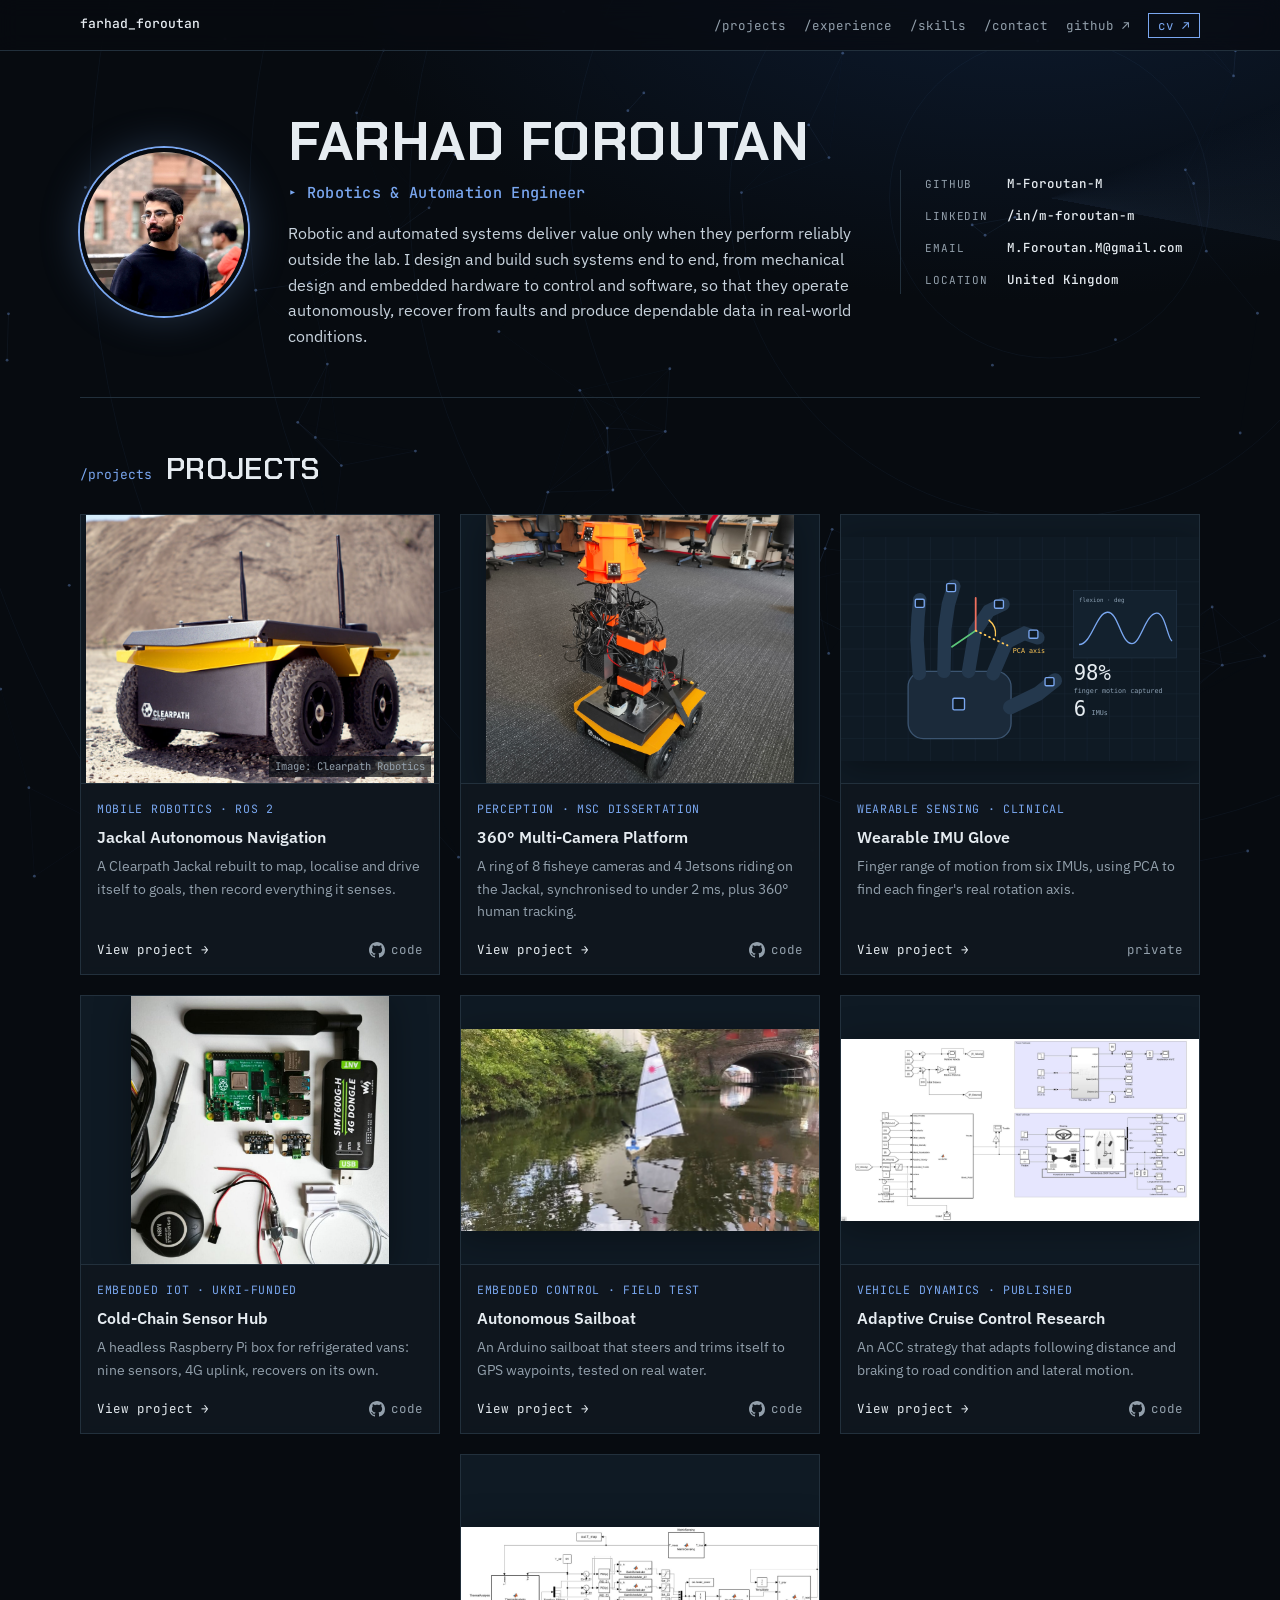
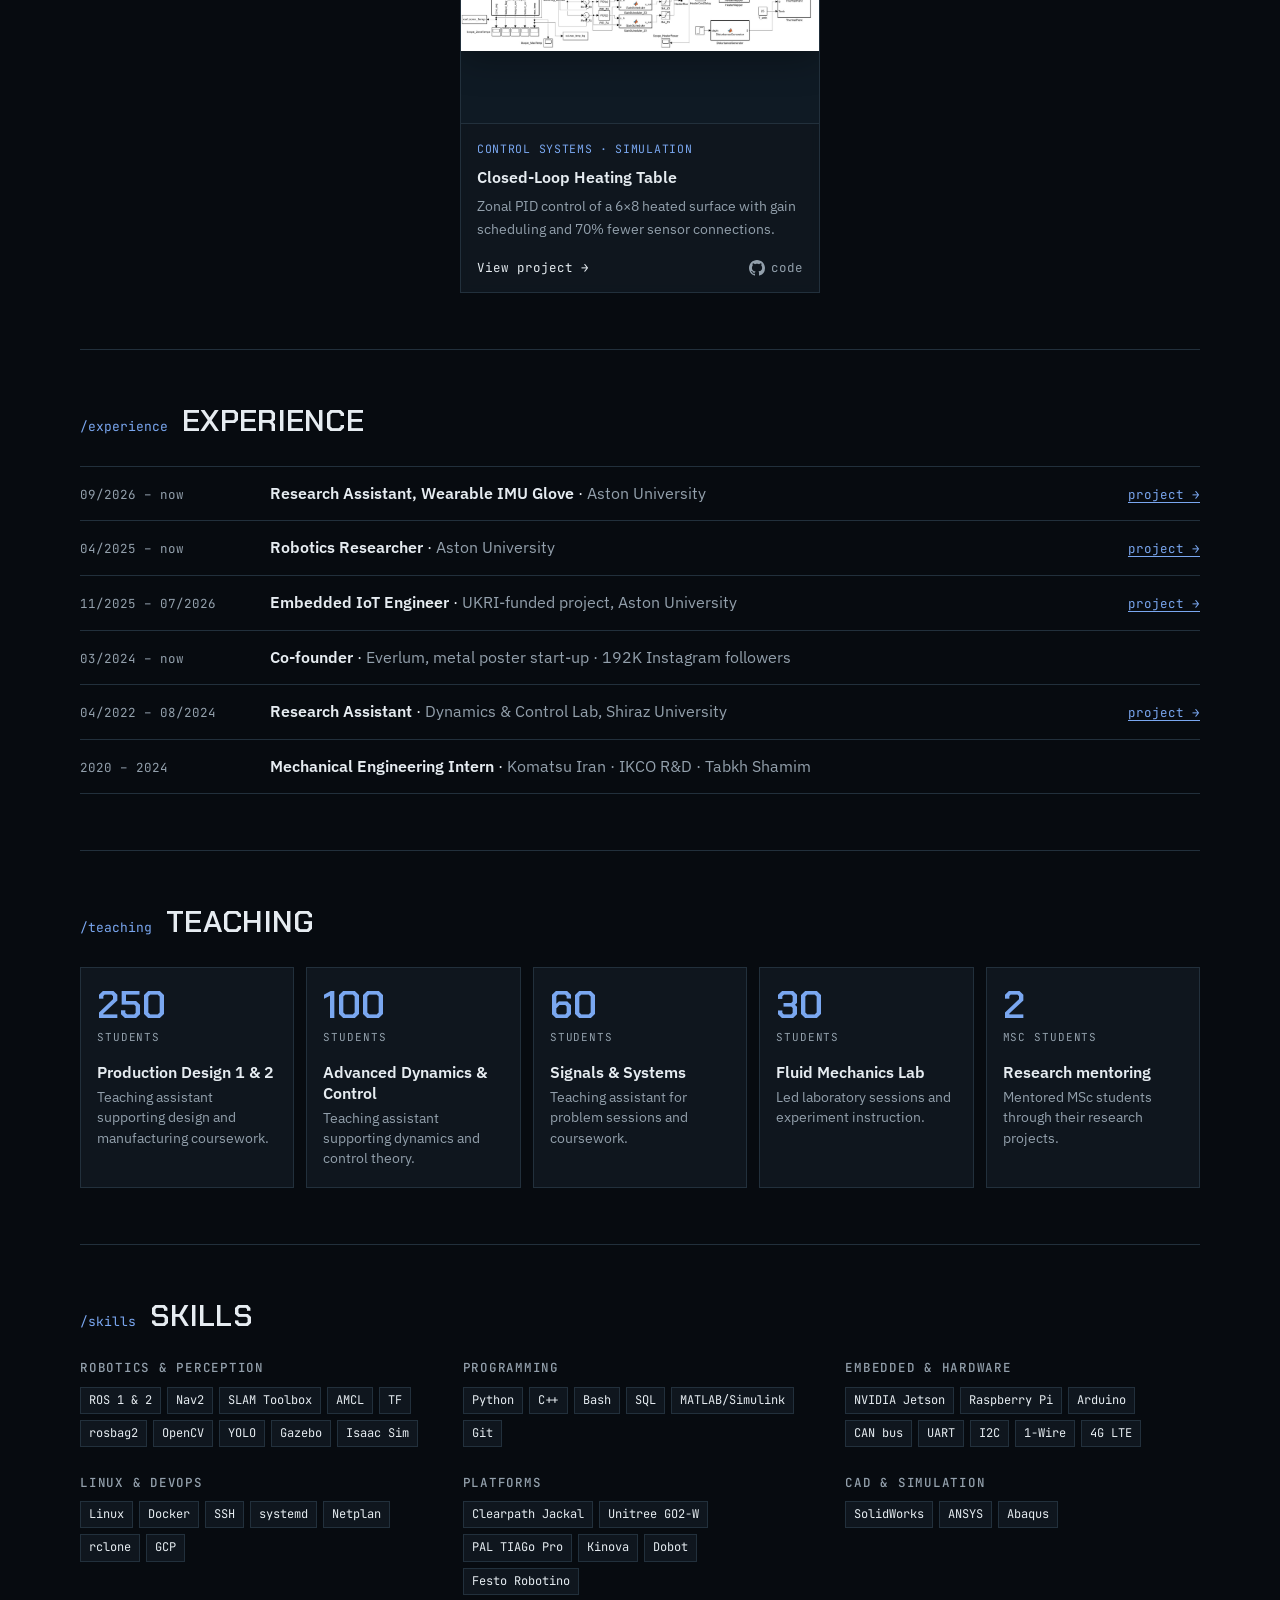
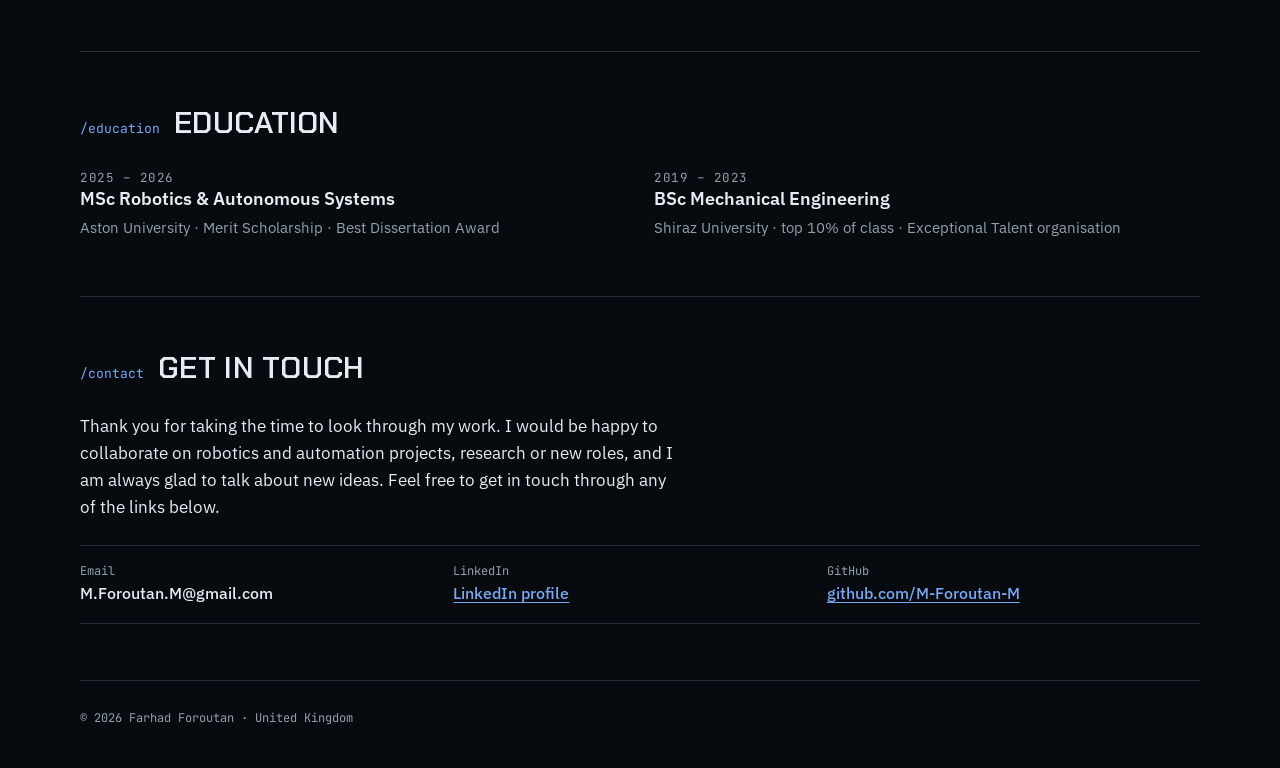
==== commit d414b81e: "Teaching: Advanced Dynamics & Control, 100 students Co-Authored-By: Claude Opus 5.5 <noreply@anthrop" ====
--- a/index.html
+++ b/index.html
@@ -108,9 +108,9 @@
 <div class="sec-head"><code>/teaching</code><h2>Teaching</h2></div>
 <div class="teach">
 <div class="teach-item"><b>250</b><span class="teach-unit">students</span><h3>Production Design 1 &amp; 2</h3><p>Teaching assistant supporting design and manufacturing coursework.</p></div>
+<div class="teach-item"><b>100</b><span class="teach-unit">students</span><h3>Advanced Dynamics &amp; Control</h3><p>Teaching assistant supporting dynamics and control theory.</p></div>
 <div class="teach-item"><b>60</b><span class="teach-unit">students</span><h3>Signals &amp; Systems</h3><p>Teaching assistant for problem sessions and coursework.</p></div>
 <div class="teach-item"><b>30</b><span class="teach-unit">students</span><h3>Fluid Mechanics Lab</h3><p>Led laboratory sessions and experiment instruction.</p></div>
-<div class="teach-item"><b>TA</b><span class="teach-unit">support</span><h3>Advanced Dynamics &amp; Control</h3><p>Supported teaching of dynamics and control theory.</p></div>
 <div class="teach-item"><b>2</b><span class="teach-unit">MSc students</span><h3>Research mentoring</h3><p>Mentored MSc students through their research projects.</p></div>
 </div>
 </section>
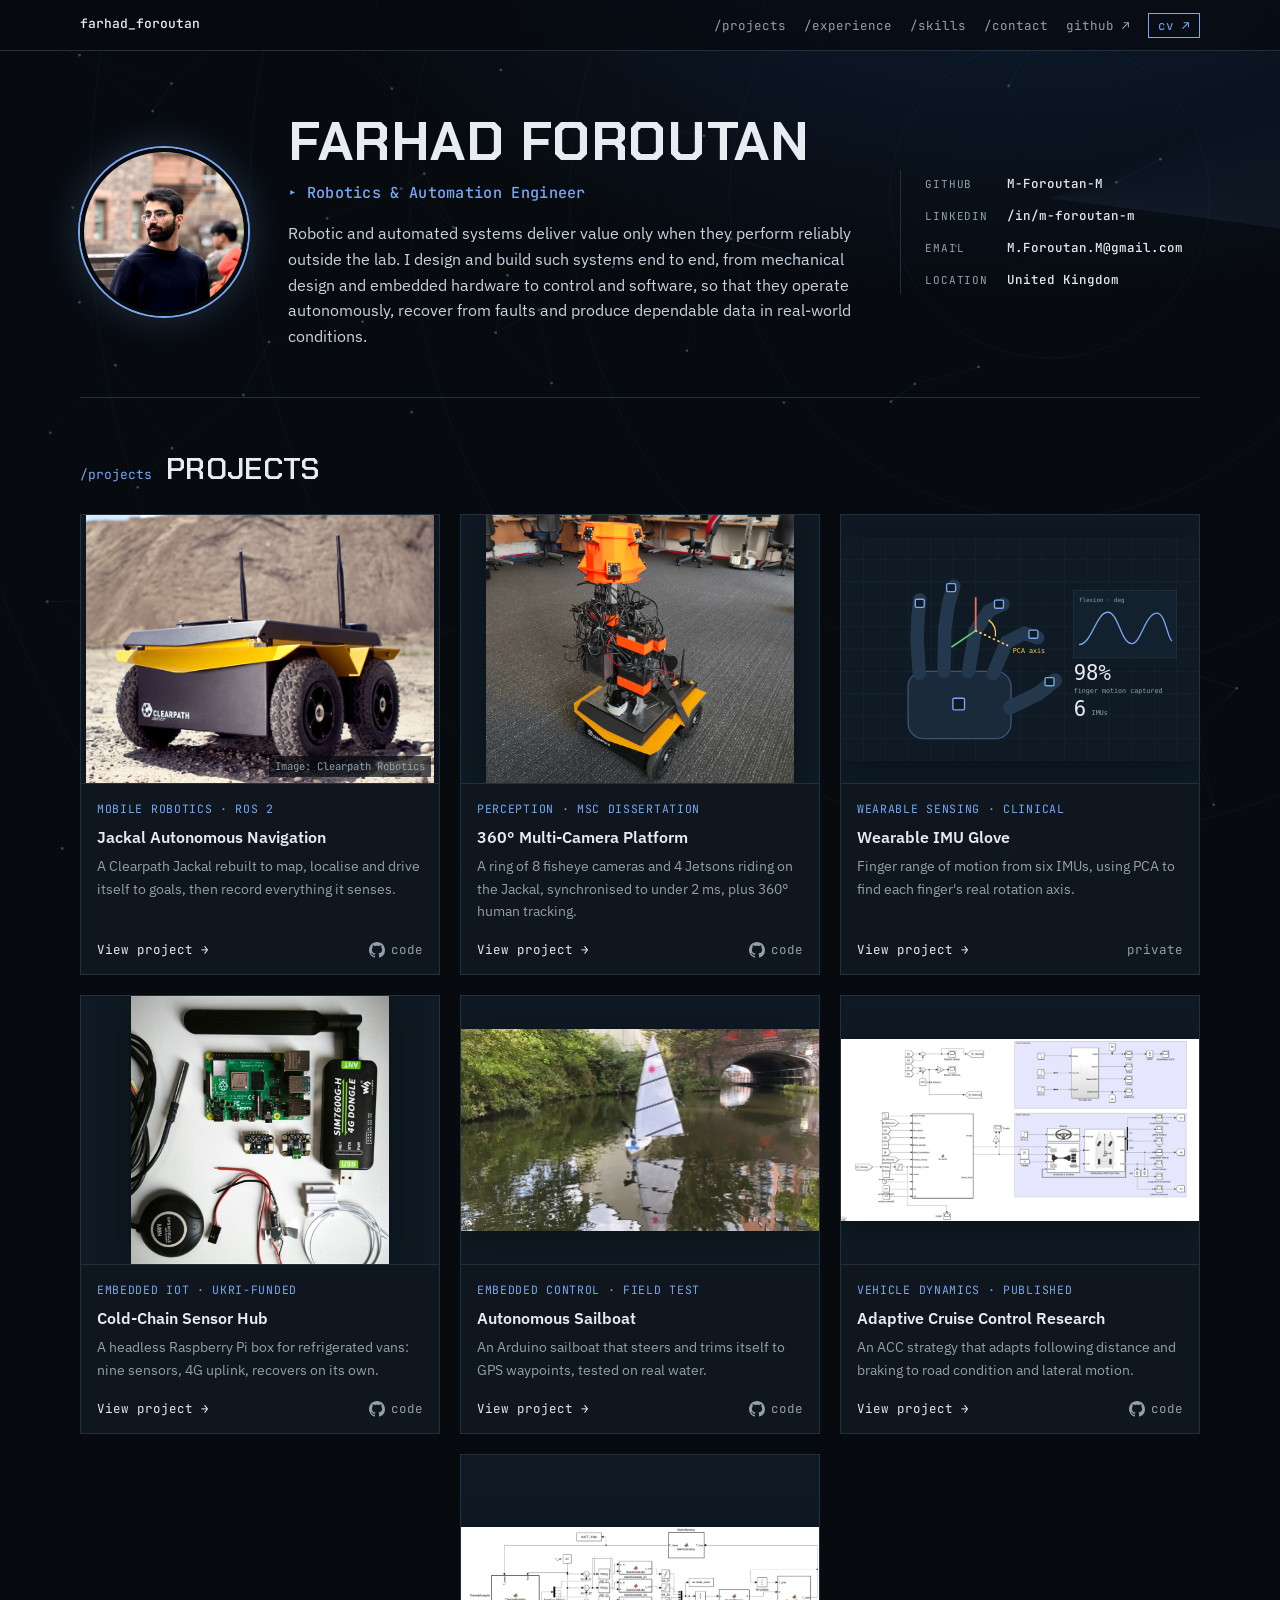
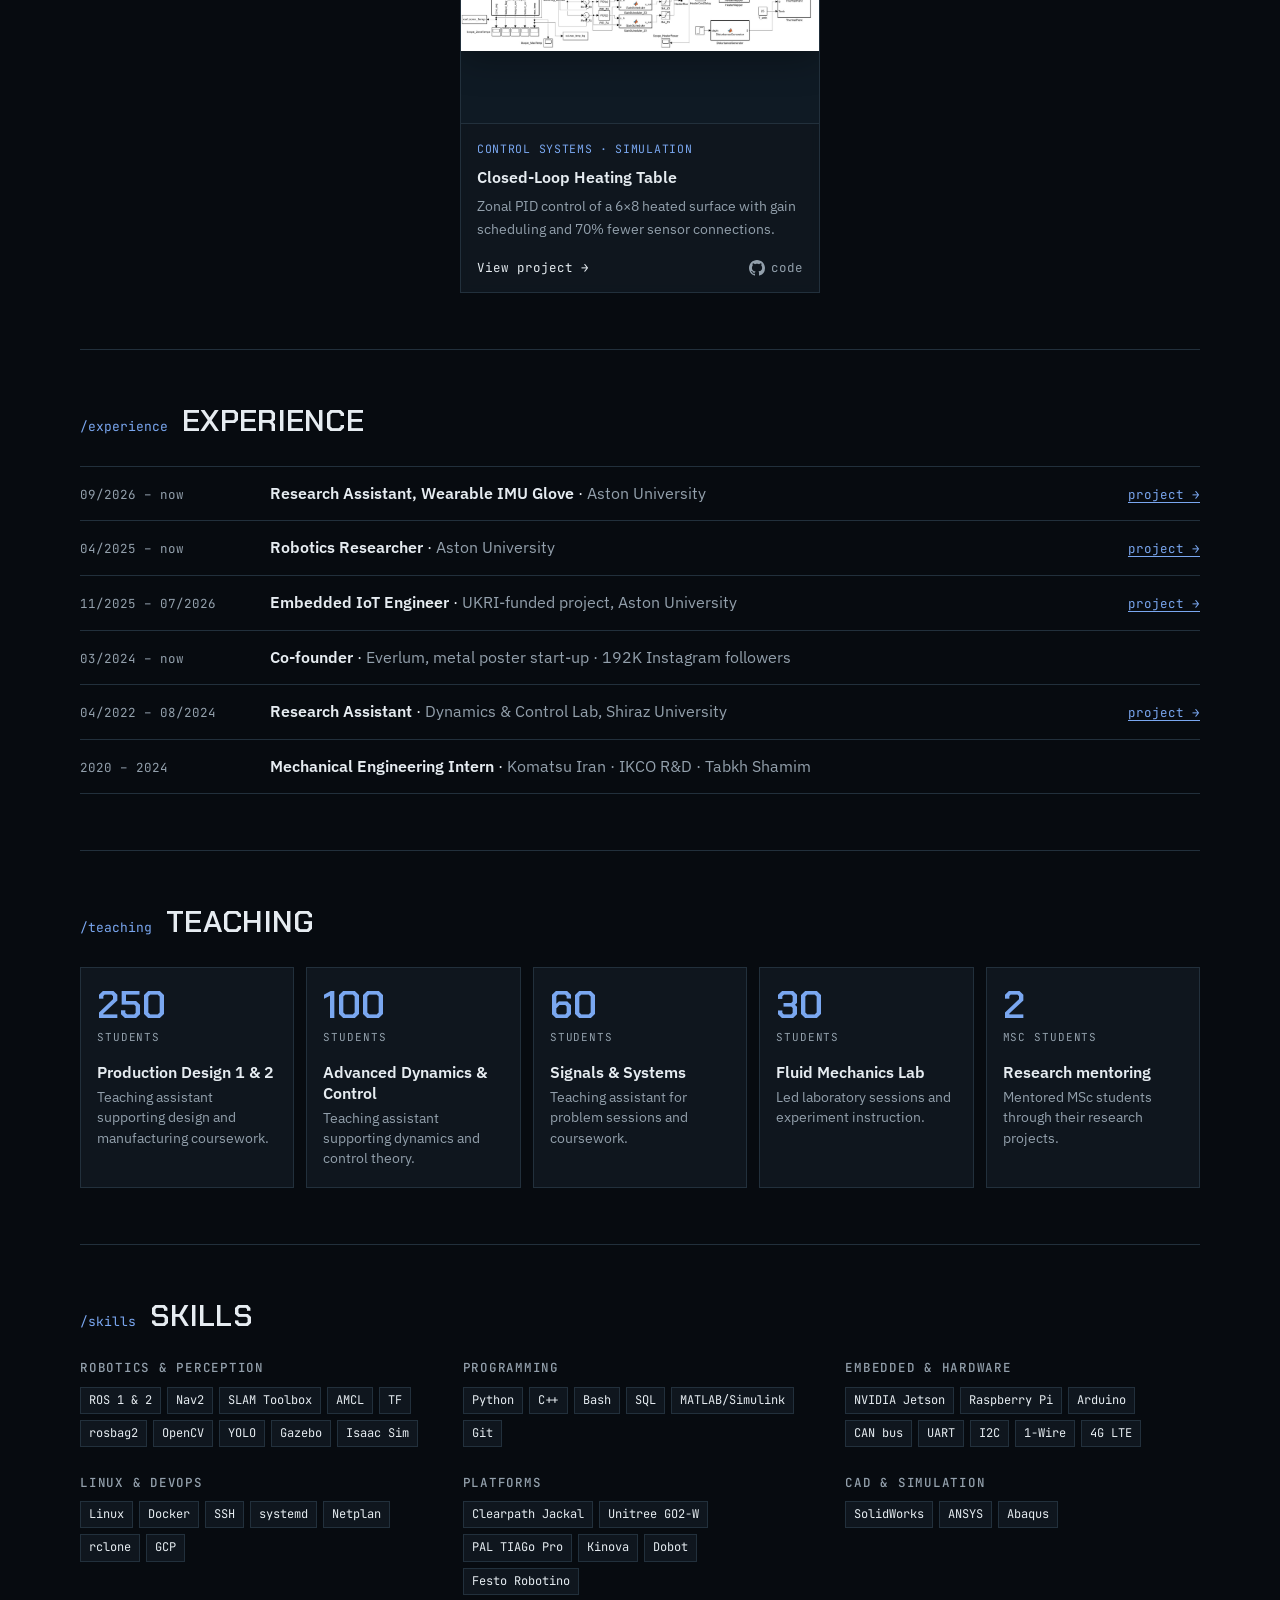
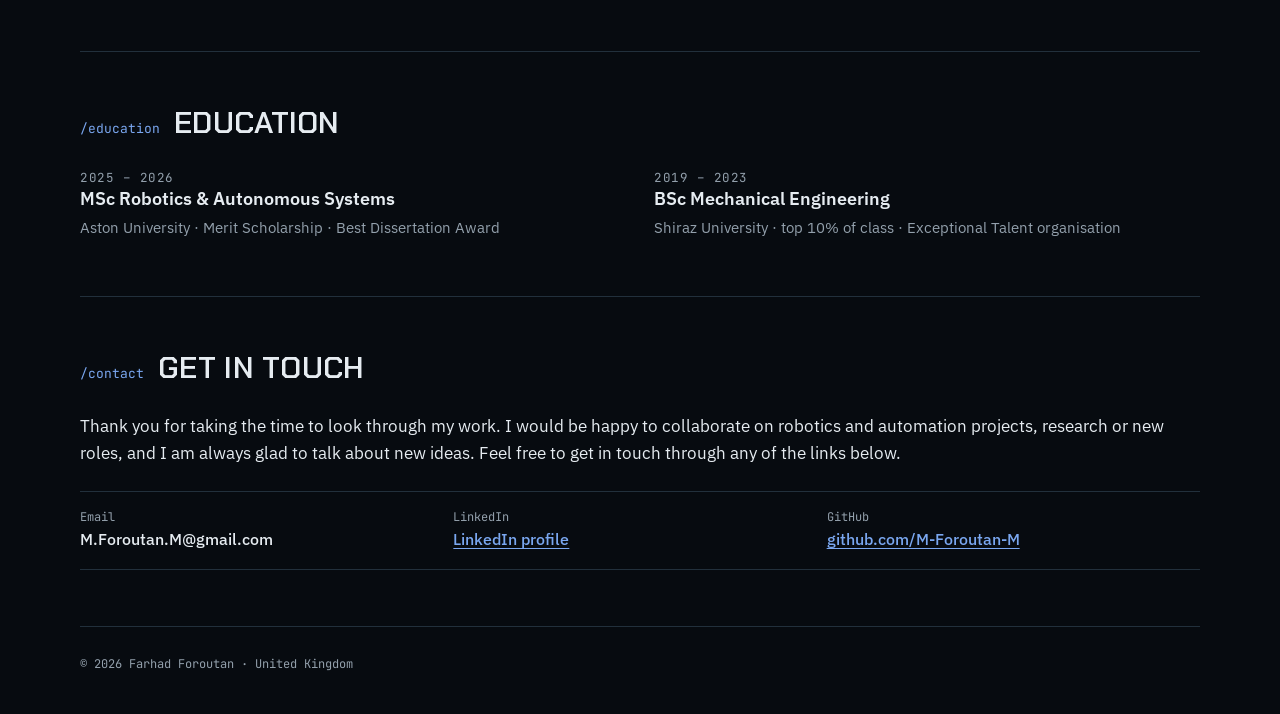
==== commit b64c32cb: "Fix heating sim so zones reach the setpoint; full-width contact paragraph Co-Authored-By: Claude Opu" ====
--- a/index.html
+++ b/index.html
@@ -7,7 +7,7 @@
 <meta name="claude:viewport-fit-sides" content="cover">
 <meta name="description" content="Farhad Foroutan, Robotics and Automation Engineer in United Kingdom: autonomous mobile robots, multi-camera perception, embedded IoT and wearable sensing.">
 <link rel="preconnect" href="https://fonts.googleapis.com"><link rel="preconnect" href="https://fonts.gstatic.com" crossorigin><link rel="stylesheet" href="https://fonts.googleapis.com/css2?family=Barlow+Condensed:wght@500;600;700&family=IBM+Plex+Sans:wght@400;500;600&family=JetBrains+Mono:wght@400;500&display=swap">
-<link rel="stylesheet" href="assets/site.css?v=7">
+<link rel="stylesheet" href="assets/site.css?v=8">
 </head>
 <body>
 <nav class="nav" aria-label="Main"><div class="wrap">
@@ -43,7 +43,7 @@
 <div class="foot"><span class="more">View project →</span><a class="gh" href="https://github.com/M-Foroutan-M/jackal_clearpath" target="_blank" rel="noopener" aria-label="Jackal Autonomous Navigation on GitHub"><svg viewBox="0 0 16 16" aria-hidden="true"><path d="M8 0C3.58 0 0 3.58 0 8c0 3.54 2.29 6.53 5.47 7.59.4.07.55-.17.55-.38 0-.19-.01-.82-.01-1.49-2.01.37-2.53-.49-2.69-.94-.09-.23-.48-.94-.82-1.13-.28-.15-.68-.52-.01-.53.63-.01 1.08.58 1.23.82.72 1.21 1.87.87 2.33.66.07-.52.28-.87.51-1.07-1.78-.2-3.64-.89-3.64-3.95 0-.87.31-1.59.82-2.15-.08-.2-.36-1.02.08-2.12 0 0 .67-.21 2.2.82.64-.18 1.32-.27 2-.27.68 0 1.36.09 2 .27 1.53-1.04 2.2-.82 2.2-.82.44 1.1.16 1.92.08 2.12.51.56.82 1.27.82 2.15 0 3.07-1.87 3.75-3.65 3.95.29.25.54.73.54 1.48 0 1.07-.01 1.93-.01 2.2 0 .21.15.46.55.38A8.013 8.013 0 0016 8c0-4.42-3.58-8-8-8z"/></svg>code</a></div>
 </div></article>
 <article class="card big">
-<div class="thumb" style="--thumb:url(assets/img/camring-thumb.jpg)"><img src="assets/img/camring-thumb.jpg?v=7" alt="" loading="lazy"></div>
+<div class="thumb" style="--thumb:url(assets/img/camring-thumb.jpg)"><img src="assets/img/camring-thumb.jpg?v=8" alt="" loading="lazy"></div>
 <div class="body">
 <div class="tag">Perception · MSc dissertation</div>
 <h3><a href="projects/multi-camera.html">360° Multi-Camera Platform</a></h3>
@@ -51,7 +51,7 @@
 <div class="foot"><span class="more">View project →</span><a class="gh" href="https://github.com/M-Foroutan-M/jackal_clearpath" target="_blank" rel="noopener" aria-label="360° Multi-Camera Platform on GitHub"><svg viewBox="0 0 16 16" aria-hidden="true"><path d="M8 0C3.58 0 0 3.58 0 8c0 3.54 2.29 6.53 5.47 7.59.4.07.55-.17.55-.38 0-.19-.01-.82-.01-1.49-2.01.37-2.53-.49-2.69-.94-.09-.23-.48-.94-.82-1.13-.28-.15-.68-.52-.01-.53.63-.01 1.08.58 1.23.82.72 1.21 1.87.87 2.33.66.07-.52.28-.87.51-1.07-1.78-.2-3.64-.89-3.64-3.95 0-.87.31-1.59.82-2.15-.08-.2-.36-1.02.08-2.12 0 0 .67-.21 2.2.82.64-.18 1.32-.27 2-.27.68 0 1.36.09 2 .27 1.53-1.04 2.2-.82 2.2-.82.44 1.1.16 1.92.08 2.12.51.56.82 1.27.82 2.15 0 3.07-1.87 3.75-3.65 3.95.29.25.54.73.54 1.48 0 1.07-.01 1.93-.01 2.2 0 .21.15.46.55.38A8.013 8.013 0 0016 8c0-4.42-3.58-8-8-8z"/></svg>code</a></div>
 </div></article>
 <article class="card ">
-<div class="thumb" style="--thumb:url(assets/img/cover-imu.svg)"><img src="assets/img/cover-imu.svg?v=7" alt="" loading="lazy"></div>
+<div class="thumb" style="--thumb:url(assets/img/cover-imu.svg)"><img src="assets/img/cover-imu.svg?v=8" alt="" loading="lazy"></div>
 <div class="body">
 <div class="tag">Wearable sensing · Clinical</div>
 <h3><a href="projects/imu-glove.html">Wearable IMU Glove</a></h3>
@@ -147,6 +147,6 @@
 </section>
 <footer>© 2026 Farhad Foroutan · United Kingdom</footer>
 </main>
-<script src="assets/bg.js?v=7"></script>
+<script src="assets/bg.js?v=8"></script>
 </body>
 </html>
--- a/assets/site.css
+++ b/assets/site.css
@@ -380,3 +380,6 @@
 .teach-item p{margin:0;font-size:13.5px;line-height:1.5;color:var(--muted)}
 @media (max-width:900px){.teach{grid-template-columns:repeat(3,minmax(0,1fr))}}
 @media (max-width:640px){.teach{grid-template-columns:repeat(2,minmax(0,1fr))}}
+
+/* home: contact paragraph uses the full width */
+#contact .lede{max-width:none}
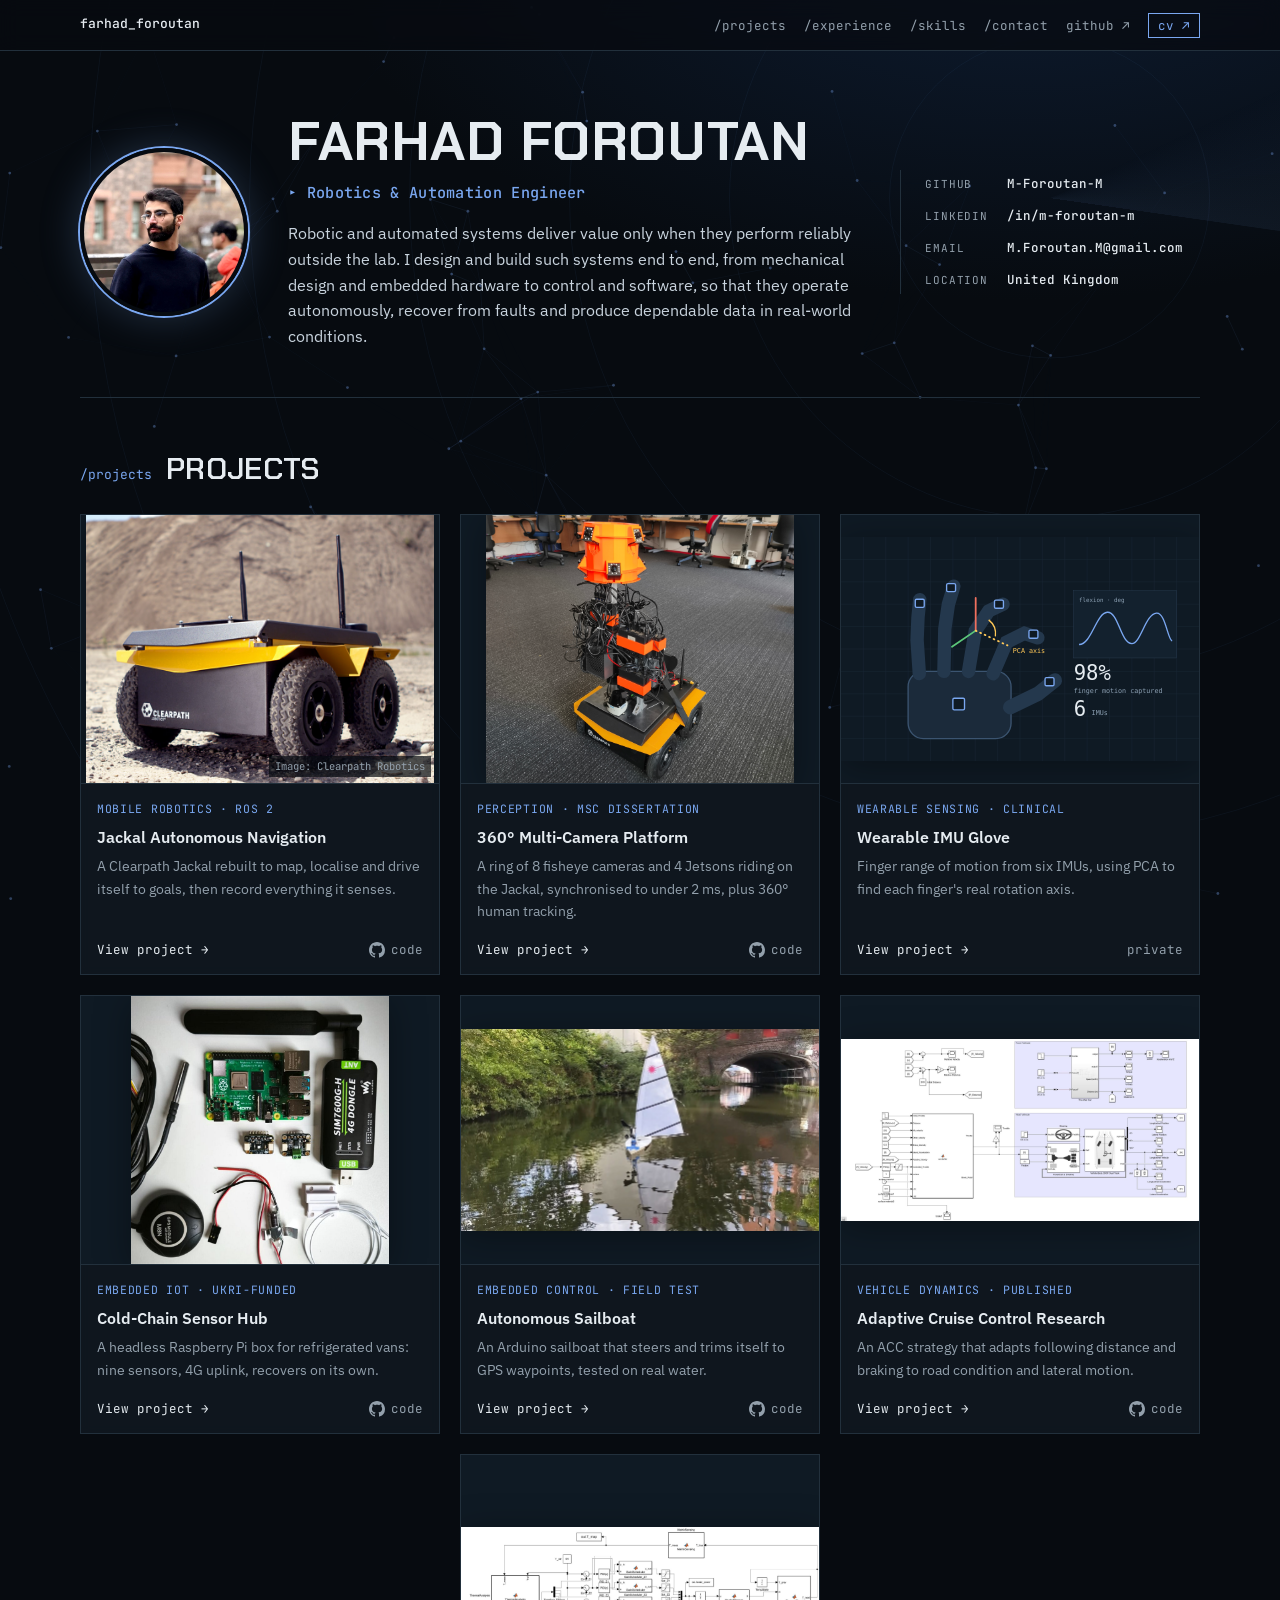
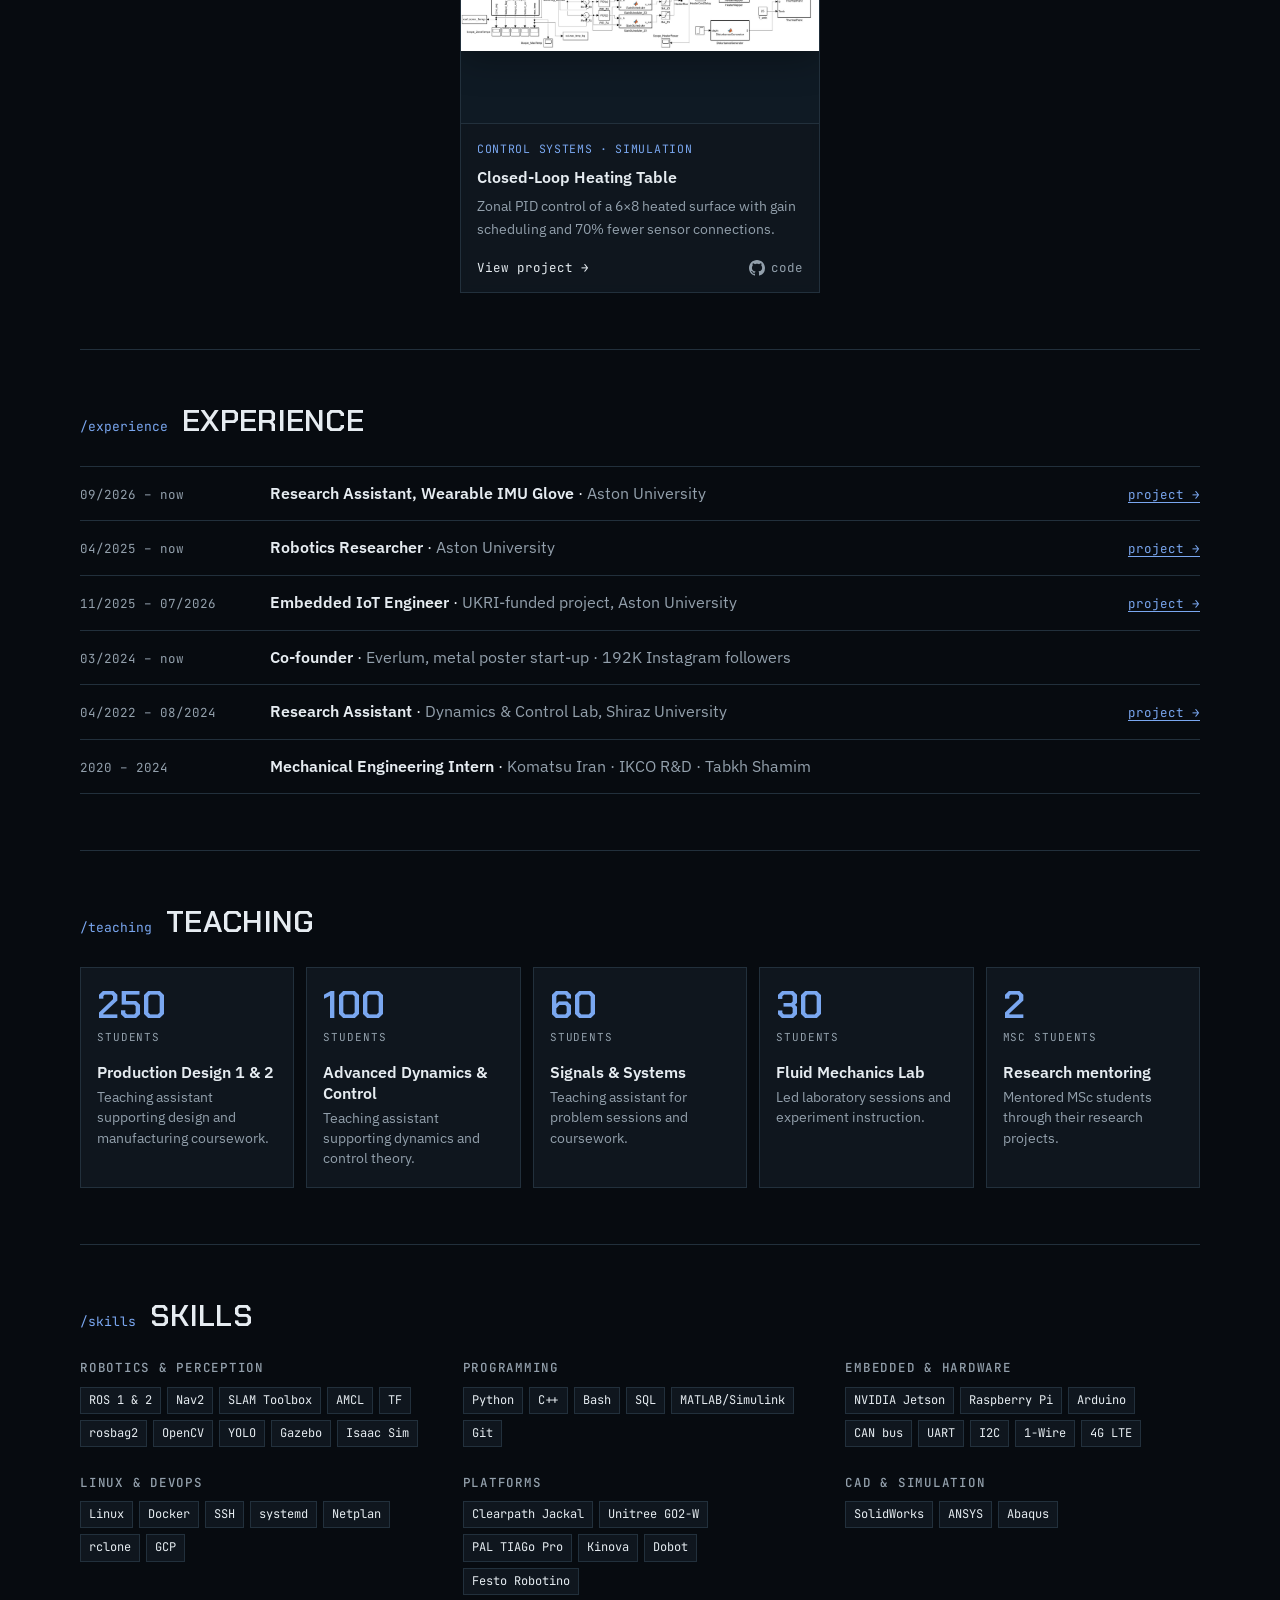
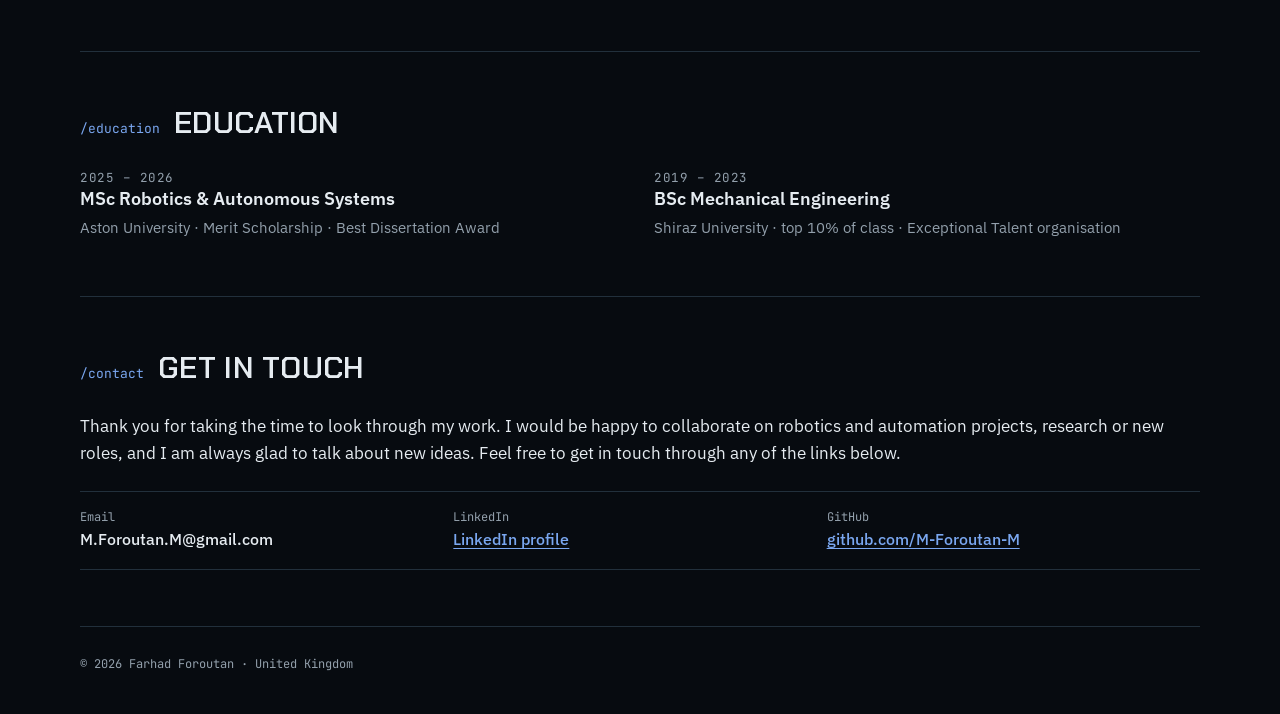
==== commit 43c79eb6: "Heating sim: swap on/off button actions Co-Authored-By: Claude Opus 5.5 <noreply@anthropic.com> Clau" ====
--- a/index.html
+++ b/index.html
@@ -7,7 +7,7 @@
 <meta name="claude:viewport-fit-sides" content="cover">
 <meta name="description" content="Farhad Foroutan, Robotics and Automation Engineer in United Kingdom: autonomous mobile robots, multi-camera perception, embedded IoT and wearable sensing.">
 <link rel="preconnect" href="https://fonts.googleapis.com"><link rel="preconnect" href="https://fonts.gstatic.com" crossorigin><link rel="stylesheet" href="https://fonts.googleapis.com/css2?family=Barlow+Condensed:wght@500;600;700&family=IBM+Plex+Sans:wght@400;500;600&family=JetBrains+Mono:wght@400;500&display=swap">
-<link rel="stylesheet" href="assets/site.css?v=8">
+<link rel="stylesheet" href="assets/site.css?v=9">
 </head>
 <body>
 <nav class="nav" aria-label="Main"><div class="wrap">
@@ -43,7 +43,7 @@
 <div class="foot"><span class="more">View project →</span><a class="gh" href="https://github.com/M-Foroutan-M/jackal_clearpath" target="_blank" rel="noopener" aria-label="Jackal Autonomous Navigation on GitHub"><svg viewBox="0 0 16 16" aria-hidden="true"><path d="M8 0C3.58 0 0 3.58 0 8c0 3.54 2.29 6.53 5.47 7.59.4.07.55-.17.55-.38 0-.19-.01-.82-.01-1.49-2.01.37-2.53-.49-2.69-.94-.09-.23-.48-.94-.82-1.13-.28-.15-.68-.52-.01-.53.63-.01 1.08.58 1.23.82.72 1.21 1.87.87 2.33.66.07-.52.28-.87.51-1.07-1.78-.2-3.64-.89-3.64-3.95 0-.87.31-1.59.82-2.15-.08-.2-.36-1.02.08-2.12 0 0 .67-.21 2.2.82.64-.18 1.32-.27 2-.27.68 0 1.36.09 2 .27 1.53-1.04 2.2-.82 2.2-.82.44 1.1.16 1.92.08 2.12.51.56.82 1.27.82 2.15 0 3.07-1.87 3.75-3.65 3.95.29.25.54.73.54 1.48 0 1.07-.01 1.93-.01 2.2 0 .21.15.46.55.38A8.013 8.013 0 0016 8c0-4.42-3.58-8-8-8z"/></svg>code</a></div>
 </div></article>
 <article class="card big">
-<div class="thumb" style="--thumb:url(assets/img/camring-thumb.jpg)"><img src="assets/img/camring-thumb.jpg?v=8" alt="" loading="lazy"></div>
+<div class="thumb" style="--thumb:url(assets/img/camring-thumb.jpg)"><img src="assets/img/camring-thumb.jpg?v=9" alt="" loading="lazy"></div>
 <div class="body">
 <div class="tag">Perception · MSc dissertation</div>
 <h3><a href="projects/multi-camera.html">360° Multi-Camera Platform</a></h3>
@@ -51,7 +51,7 @@
 <div class="foot"><span class="more">View project →</span><a class="gh" href="https://github.com/M-Foroutan-M/jackal_clearpath" target="_blank" rel="noopener" aria-label="360° Multi-Camera Platform on GitHub"><svg viewBox="0 0 16 16" aria-hidden="true"><path d="M8 0C3.58 0 0 3.58 0 8c0 3.54 2.29 6.53 5.47 7.59.4.07.55-.17.55-.38 0-.19-.01-.82-.01-1.49-2.01.37-2.53-.49-2.69-.94-.09-.23-.48-.94-.82-1.13-.28-.15-.68-.52-.01-.53.63-.01 1.08.58 1.23.82.72 1.21 1.87.87 2.33.66.07-.52.28-.87.51-1.07-1.78-.2-3.64-.89-3.64-3.95 0-.87.31-1.59.82-2.15-.08-.2-.36-1.02.08-2.12 0 0 .67-.21 2.2.82.64-.18 1.32-.27 2-.27.68 0 1.36.09 2 .27 1.53-1.04 2.2-.82 2.2-.82.44 1.1.16 1.92.08 2.12.51.56.82 1.27.82 2.15 0 3.07-1.87 3.75-3.65 3.95.29.25.54.73.54 1.48 0 1.07-.01 1.93-.01 2.2 0 .21.15.46.55.38A8.013 8.013 0 0016 8c0-4.42-3.58-8-8-8z"/></svg>code</a></div>
 </div></article>
 <article class="card ">
-<div class="thumb" style="--thumb:url(assets/img/cover-imu.svg)"><img src="assets/img/cover-imu.svg?v=8" alt="" loading="lazy"></div>
+<div class="thumb" style="--thumb:url(assets/img/cover-imu.svg)"><img src="assets/img/cover-imu.svg?v=9" alt="" loading="lazy"></div>
 <div class="body">
 <div class="tag">Wearable sensing · Clinical</div>
 <h3><a href="projects/imu-glove.html">Wearable IMU Glove</a></h3>
@@ -147,6 +147,6 @@
 </section>
 <footer>© 2026 Farhad Foroutan · United Kingdom</footer>
 </main>
-<script src="assets/bg.js?v=8"></script>
+<script src="assets/bg.js?v=9"></script>
 </body>
 </html>
